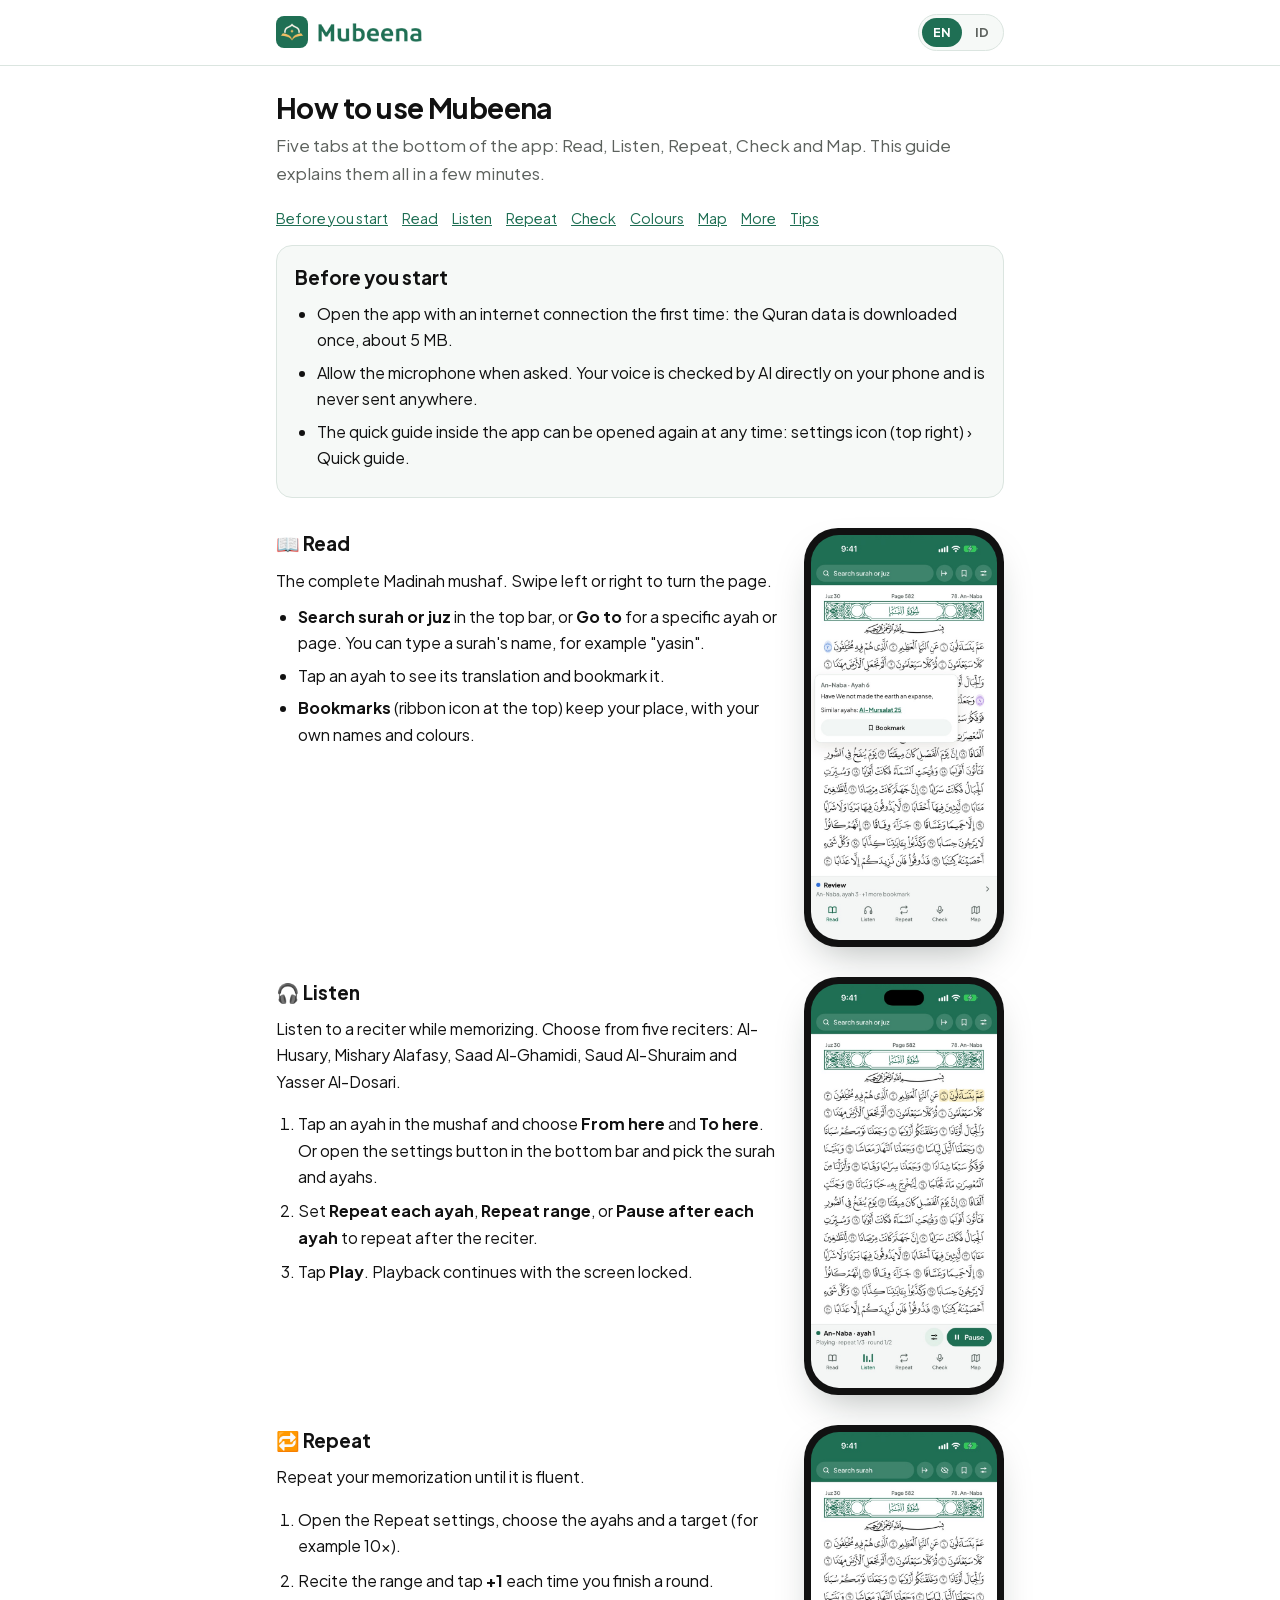
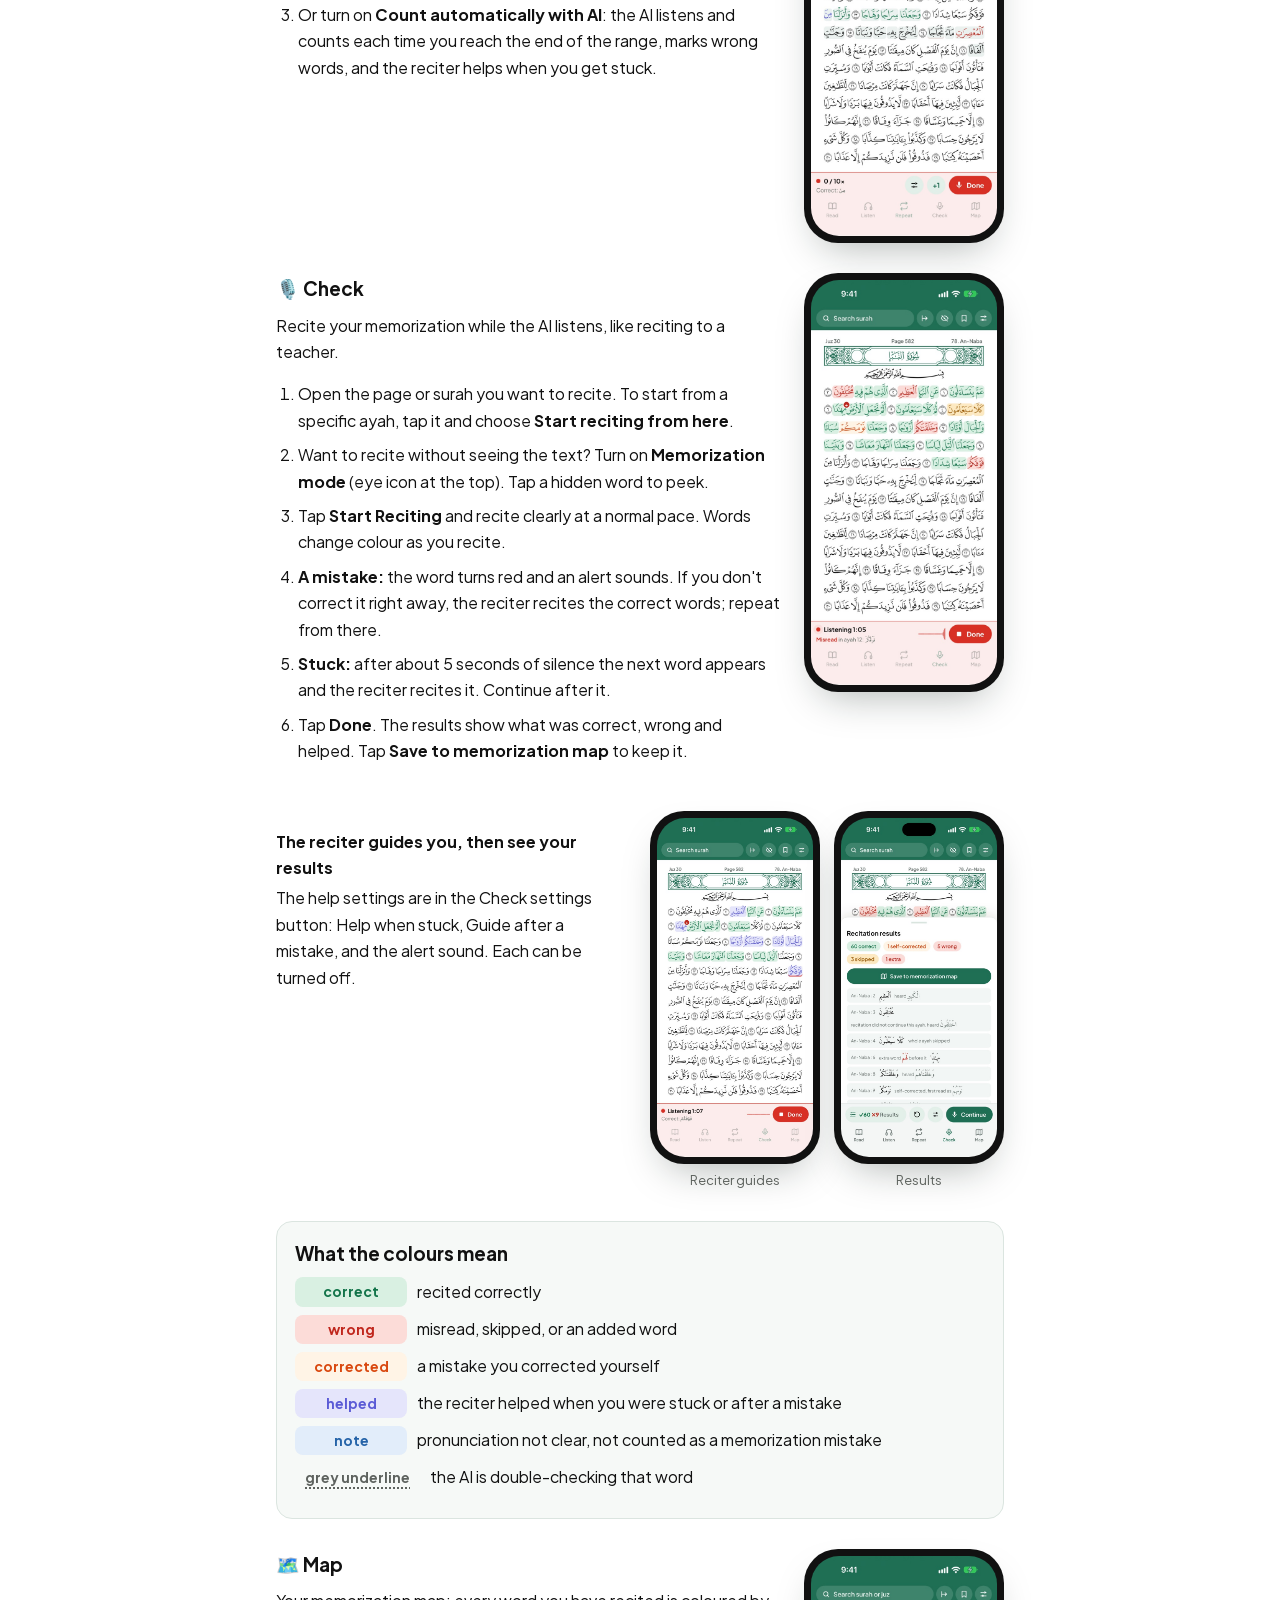
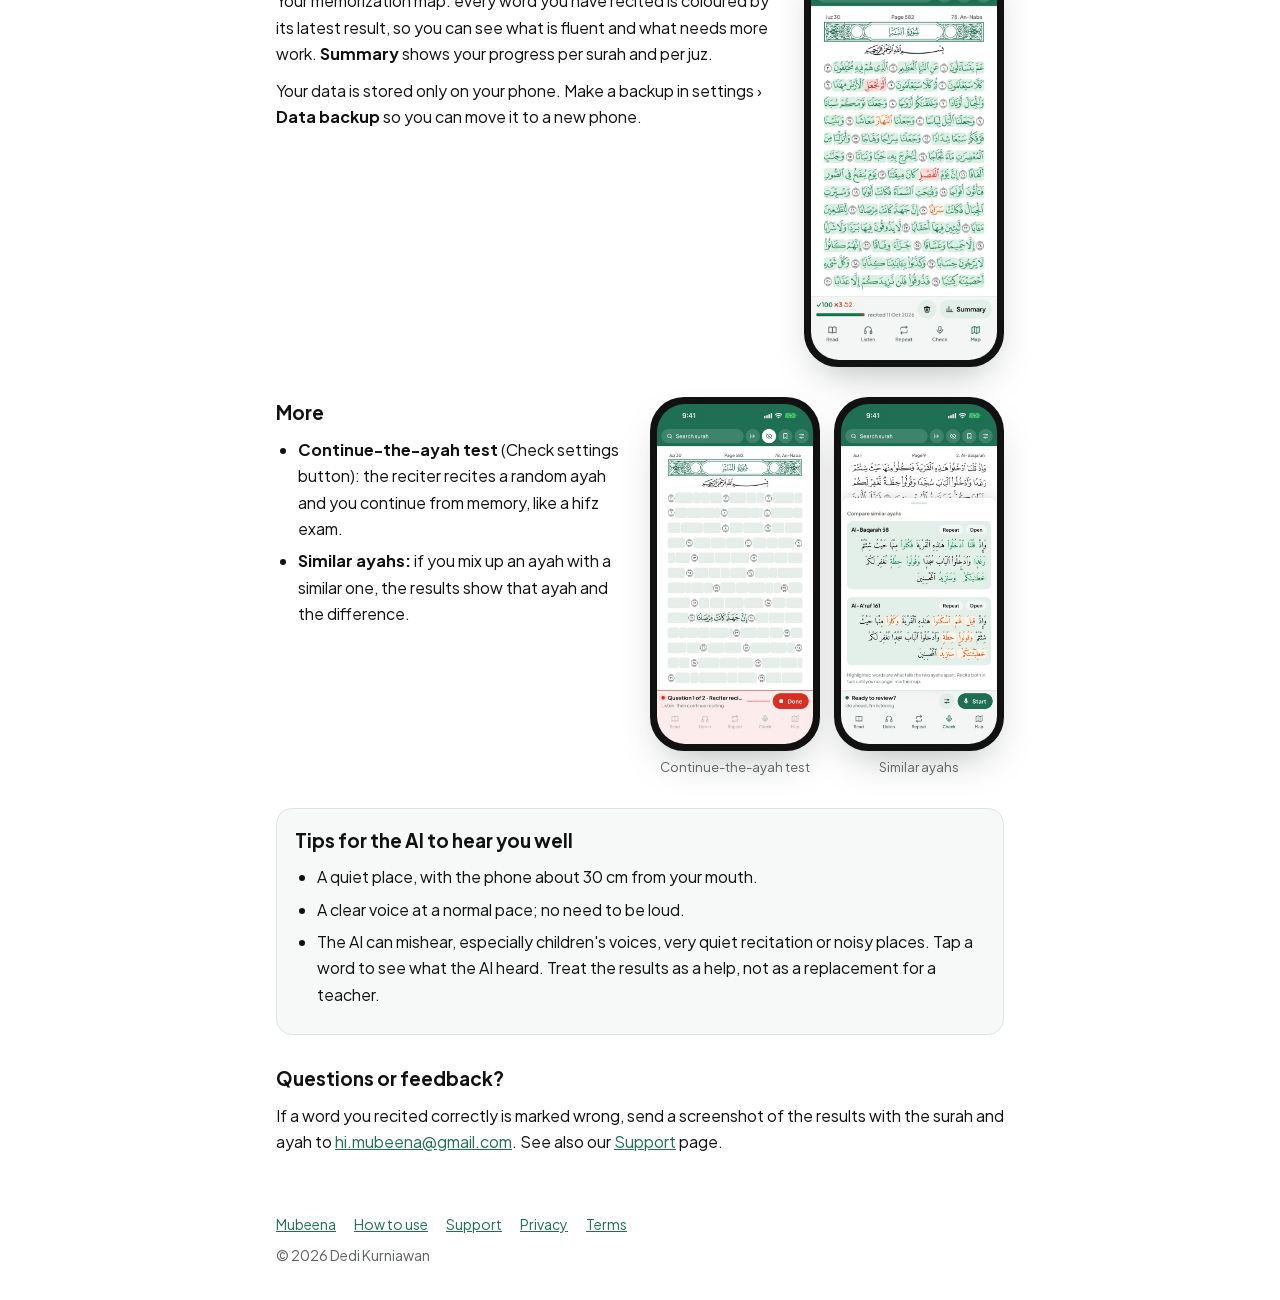
==== panduan.html @ fe64527f "Halaman panduan Cara memakai Mubeena (ID/EN)" ====
<!doctype html>
<html lang="en">
<head>
<meta charset="utf-8">
<meta name="viewport" content="width=device-width, initial-scale=1">
<title>How to use · Mubeena</title>
<meta name="judul-en" content="How to use · Mubeena">
<meta name="judul-id" content="Cara memakai · Mubeena">
<meta name="description" content="A short guide to Mubeena AI: Quran Memorization: read, listen, repeat, check your memorization with AI and see your progress.">
<link rel="icon" href="aset/icon-192.png">
<link rel="stylesheet" href="aset/gaya.css">
<script src="aset/bahasa.js"></script>
<style>
  /* Panduan memakai aplikasi (15 Okt 2026): teks + tangkapan layar aplikasi (aset/layar/<bahasa>/), warna tanda kata
     sama dengan aplikasi. */
  :root { --ok: #13744a; --ok-bg: #d9f0e2; --bad: #c0271d; --bad-bg: #fcdcd8; --fix: #d9480f; --fix-bg: #fff4e6;
    --hint: #5b5bd6; --hint-bg: #e5e5fb; --lafal: #2563a8; --lafal-bg: #e2edfa; }
  @media (prefers-color-scheme: dark) {
    :root { --ok: #6fd6a0; --ok-bg: #123524; --bad: #ff8a80; --bad-bg: #421b18; --fix: #ffa94d; --fix-bg: #3a2610;
      --hint: #a5a5ff; --hint-bg: #23234a; --lafal: #8fbcf0; --lafal-bg: #13283f; }
  }
  .isi { display: flex; flex-wrap: wrap; gap: 6px 14px; margin: 0 0 8px; padding: 0; list-style: none; font-size: 14.5px; }
  .isi li { margin: 0; }
  .bagian { display: flex; gap: 24px; align-items: flex-start; margin: 30px 0; }
  .bagian .teks { flex: 1; min-width: 0; }
  .bagian h2 { margin-top: 0; }
  .hp { flex: none; width: 200px; border-radius: 34px; padding: 7px; background: #111; box-shadow: 0 18px 40px -16px rgba(17, 32, 26, .35); }
  .hp img { display: block; width: 100%; height: auto; aspect-ratio: 598 / 1300; border-radius: 28px; background: #f2f6f4; }
  .ganda { display: flex; gap: 14px; flex: none; }
  .ganda .hp { width: 170px; }
  .ganda figure { margin: 0; }
  figcaption { font-size: 13px; color: var(--redup); text-align: center; margin-top: 6px; }
  ol.langkah { padding-left: 22px; }
  ol.langkah li { margin-bottom: 8px; }
  .warna { display: grid; gap: 8px; padding: 0; list-style: none; }
  .warna li { display: flex; align-items: center; gap: 10px; margin: 0; }
  .tanda { flex: none; min-width: 112px; text-align: center; font-weight: 700; font-size: 14px; padding: 3px 10px; border-radius: 8px; }
  .t-ok { color: var(--ok); background: var(--ok-bg); } .t-bad { color: var(--bad); background: var(--bad-bg); }
  .t-fix { color: var(--fix); background: var(--fix-bg); } .t-hint { color: var(--hint); background: var(--hint-bg); }
  .t-lafal { color: var(--lafal); background: var(--lafal-bg); }
  .t-cek { color: var(--redup); text-decoration: underline dotted 2px; text-underline-offset: 5px; }
  @media (max-width: 640px) {
    .bagian { flex-direction: column; align-items: center; }
    .bagian .teks { width: 100%; }
    .hp { width: min(230px, 64vw); }
    .ganda { width: 100%; justify-content: center; }
    .ganda .hp { width: min(160px, 42vw); }
  }
</style>
</head>
<body>
<header><div class="atas">
  <a class="merek" href="./" aria-label="Mubeena"><img class="ikon" src="aset/icon-192.png" alt=""><span class="tulisan" aria-hidden="true"></span></a>
  <div class="bhs" role="group" aria-label="Language"><button data-set="en">EN</button><button data-set="id">ID</button></div>
</div></header>

<main>
<!-- ===== Bahasa Indonesia ===== -->
<div data-lang="id">
  <h1>Cara memakai Mubeena</h1>
  <p class="lead">Lima menu di bagian bawah aplikasi: Baca, Dengar, Takrir, Setor, dan Peta. Panduan ini menjelaskan
    semuanya dalam beberapa menit.</p>
  <ul class="isi">
    <li><a href="#id-mulai">Sebelum mulai</a></li><li><a href="#id-baca">Baca</a></li><li><a href="#id-dengar">Dengar</a></li>
    <li><a href="#id-takrir">Takrir</a></li><li><a href="#id-setor">Setor</a></li><li><a href="#id-warna">Arti warna</a></li>
    <li><a href="#id-peta">Peta</a></li><li><a href="#id-lain">Fitur lain</a></li><li><a href="#id-tips">Tips</a></li>
  </ul>

  <div class="kartu" id="id-mulai">
    <h2>Sebelum mulai</h2>
    <ul>
      <li>Saat pertama dibuka, sambungkan ke internet: data Al-Qur'an diunduh sekali, sekitar 5 MB.</li>
      <li>Izinkan mikrofon saat diminta. Suara Anda diperiksa AI langsung di HP dan tidak dikirim ke mana pun.</li>
      <li>Panduan singkat di dalam aplikasi bisa dibuka lagi kapan saja: ikon pengaturan di kanan atas › Panduan singkat.</li>
    </ul>
  </div>

  <div class="bagian" id="id-baca">
    <div class="teks">
      <h2>📖 Baca</h2>
      <p>Mushaf Madinah lengkap. Geser ke kiri atau kanan untuk membalik halaman.</p>
      <ul>
        <li><b>Cari surah atau juz</b> di bilah atas, atau tombol <b>Pergi ke</b> untuk langsung ke ayat atau halaman tertentu.
          Nama surah bisa diketik, misalnya "yasin".</li>
        <li>Ketuk sebuah ayat untuk melihat terjemahannya dan menandainya.</li>
        <li><b>Penanda</b> (ikon pita di atas) menyimpan tempat terakhir Anda membaca, dengan nama dan warna sendiri.</li>
      </ul>
    </div>
    <div class="hp"><img src="aset/layar/id/baca.jpg" alt="Menu Baca" loading="lazy"></div>
  </div>

  <div class="bagian" id="id-dengar">
    <div class="teks">
      <h2>🎧 Dengar</h2>
      <p>Mendengarkan qari untuk menghafal. Pilih dari lima qari: Al-Husary, Mishary Alafasy, Saad Al-Ghamidi, Sa'ud
        Asy-Syuraim, dan Yasser Ad-Dossary.</p>
      <ol class="langkah">
        <li>Ketuk ayat di mushaf, lalu pilih <b>Dari sini</b> dan <b>Sampai sini</b>. Atau buka tombol pengaturan di baris bawah
          dan pilih surah serta ayatnya.</li>
        <li>Atur <b>Ulangi tiap ayat</b>, <b>Ulangi rentang</b>, atau <b>Berhenti sesudah tiap ayat</b> untuk menirukan qari.</li>
        <li>Tekan <b>Putar</b>. Suara tetap terdengar walau layar dikunci.</li>
      </ol>
    </div>
    <div class="hp"><img src="aset/layar/id/dengar.jpg" alt="Menu Dengar" loading="lazy"></div>
  </div>

  <div class="bagian" id="id-takrir">
    <div class="teks">
      <h2>🔁 Takrir</h2>
      <p>Mengulang-ulang hafalan sampai lancar.</p>
      <ol class="langkah">
        <li>Buka pengaturan Takrir, pilih rentang ayat dan target ulangan (misalnya 10×).</li>
        <li>Baca rentang itu, lalu tekan <b>+1</b> setiap selesai satu putaran.</li>
        <li>Atau nyalakan <b>Hitung otomatis dengan AI</b>: AI menyimak dan menambah hitungan sendiri setiap Anda sampai di akhir
          rentang, menandai kata yang salah, dan qari membantu saat Anda lupa.</li>
      </ol>
    </div>
    <div class="hp"><img src="aset/layar/id/takrir.jpg" alt="Menu Takrir" loading="lazy"></div>
  </div>

  <div class="bagian" id="id-setor">
    <div class="teks">
      <h2>🎙️ Setor</h2>
      <p>Setor hafalan, disimak AI seperti kepada seorang ustadz.</p>
      <ol class="langkah">
        <li>Buka halaman atau surah yang ingin disetor. Untuk mulai dari ayat tertentu, ketuk ayatnya lalu
          <b>Mulai baca dari sini</b>.</li>
        <li>Ingin setor tanpa melihat teks? Nyalakan <b>Mode hafalan</b> (ikon mata di atas). Ketuk kata yang tertutup untuk
          mengintip.</li>
        <li>Tekan <b>Mulai Membaca</b>, lalu baca dengan suara jelas dan tempo biasa. Warna kata berubah mengikuti bacaan Anda.</li>
        <li><b>Salah baca:</b> kata menjadi merah dan terdengar bunyi peringatan. Kalau tidak langsung dibetulkan, qari
          membacakan yang benar, lalu ulangi dari situ.</li>
        <li><b>Lupa:</b> diam sekitar 5 detik, kata berikutnya muncul dan dibacakan qari. Lanjutkan sesudahnya.</li>
        <li>Tekan <b>Selesai</b>. Lembar hasil menunjukkan yang benar, yang salah, dan yang dibantu. Tekan
          <b>Simpan ke peta hafalan</b> untuk mencatatnya.</li>
      </ol>
    </div>
    <div class="hp"><img src="aset/layar/id/setor.jpg" alt="Menu Setor" loading="lazy"></div>
  </div>

  <div class="bagian">
    <div class="teks">
      <h3>Qari menuntun, lalu lihat hasilnya</h3>
      <p>Pengaturan bantuan ada di tombol pengaturan Setor: Bantuan saat lupa, Tuntun sesudah salah, dan bunyi peringatan.
        Semuanya bisa dimatikan.</p>
    </div>
    <div class="ganda">
      <figure><div class="hp"><img src="aset/layar/id/tuntun.jpg" alt="Qari menuntun" loading="lazy"></div><figcaption>Qari menuntun</figcaption></figure>
      <figure><div class="hp"><img src="aset/layar/id/hasil.jpg" alt="Lembar hasil" loading="lazy"></div><figcaption>Lembar hasil</figcaption></figure>
    </div>
  </div>

  <div class="kartu" id="id-warna">
    <h2>Arti warna</h2>
    <ul class="warna">
      <li><span class="tanda t-ok">benar</span> dibaca dengan benar</li>
      <li><span class="tanda t-bad">salah</span> salah baca, terlewat, atau ada kata tambahan</li>
      <li><span class="tanda t-fix">dibetulkan</span> sempat salah, lalu dibetulkan sendiri</li>
      <li><span class="tanda t-hint">dibantu</span> dibantu qari saat lupa atau sesudah salah</li>
      <li><span class="tanda t-lafal">catatan</span> pelafalan kurang jelas, tidak dihitung salah hafalan</li>
      <li><span class="tanda t-cek">garis abu-abu</span> AI sedang memeriksa ulang kata itu</li>
    </ul>
  </div>

  <div class="bagian" id="id-peta">
    <div class="teks">
      <h2>🗺️ Peta</h2>
      <p>Peta hafalan: setiap kata yang pernah disetor diwarnai sesuai hasil terakhirnya, jadi Anda tahu bagian mana yang sudah
        lancar dan mana yang perlu diulang. Tombol <b>Ringkasan</b> menunjukkan kemajuan per surah dan per juz.</p>
      <p>Data hanya tersimpan di HP Anda. Buat cadangan lewat pengaturan › <b>Cadangan data</b>, supaya bisa dipindah ke HP baru.</p>
    </div>
    <div class="hp"><img src="aset/layar/id/peta.jpg" alt="Menu Peta" loading="lazy"></div>
  </div>

  <div class="bagian" id="id-lain">
    <div class="teks">
      <h2>Fitur lain</h2>
      <ul>
        <li><b>Tes sambung ayat</b> (tombol pengaturan Setor): qari membacakan satu ayat acak, Anda melanjutkan dari hafalan,
          seperti ujian tahfiz.</li>
        <li><b>Ayat mirip:</b> kalau bacaan Anda tertukar dengan ayat lain yang mirip, lembar hasil menunjukkan ayat itu dan
          perbedaannya.</li>
      </ul>
    </div>
    <div class="ganda">
      <figure><div class="hp"><img src="aset/layar/id/tes.jpg" alt="Tes sambung ayat" loading="lazy"></div><figcaption>Tes sambung ayat</figcaption></figure>
      <figure><div class="hp"><img src="aset/layar/id/mirip.jpg" alt="Ayat mirip" loading="lazy"></div><figcaption>Ayat mirip</figcaption></figure>
    </div>
  </div>

  <div class="kartu" id="id-tips">
    <h2>Tips agar AI mendengar dengan baik</h2>
    <ul>
      <li>Tempat yang tenang, HP sekitar 30 cm dari mulut.</li>
      <li>Suara jelas dengan tempo biasa, tidak perlu keras.</li>
      <li>AI bisa keliru, terutama pada suara anak-anak, bacaan yang sangat pelan, atau tempat yang ramai. Ketuk kata untuk
        melihat apa yang terdengar AI. Anggaplah hasilnya sebagai bantuan, bukan pengganti guru.</li>
    </ul>
  </div>

  <h2>Ada pertanyaan atau masukan?</h2>
  <p>Kalau ada bacaan benar yang ditandai salah, kirimkan tangkapan layar lembar hasil beserta nama surah dan ayatnya ke
    <a href="mailto:hi.mubeena@gmail.com">hi.mubeena@gmail.com</a>. Lihat juga halaman <a href="support.html">Bantuan</a>.</p>
</div>

<!-- ===== English ===== -->
<div data-lang="en">
  <h1>How to use Mubeena</h1>
  <p class="lead">Five tabs at the bottom of the app: Read, Listen, Repeat, Check and Map. This guide explains them all in a
    few minutes.</p>
  <ul class="isi">
    <li><a href="#en-mulai">Before you start</a></li><li><a href="#en-baca">Read</a></li><li><a href="#en-dengar">Listen</a></li>
    <li><a href="#en-takrir">Repeat</a></li><li><a href="#en-setor">Check</a></li><li><a href="#en-warna">Colours</a></li>
    <li><a href="#en-peta">Map</a></li><li><a href="#en-lain">More</a></li><li><a href="#en-tips">Tips</a></li>
  </ul>

  <div class="kartu" id="en-mulai">
    <h2>Before you start</h2>
    <ul>
      <li>Open the app with an internet connection the first time: the Quran data is downloaded once, about 5 MB.</li>
      <li>Allow the microphone when asked. Your voice is checked by AI directly on your phone and is never sent anywhere.</li>
      <li>The quick guide inside the app can be opened again at any time: settings icon (top right) › Quick guide.</li>
    </ul>
  </div>

  <div class="bagian" id="en-baca">
    <div class="teks">
      <h2>📖 Read</h2>
      <p>The complete Madinah mushaf. Swipe left or right to turn the page.</p>
      <ul>
        <li><b>Search surah or juz</b> in the top bar, or <b>Go to</b> for a specific ayah or page. You can type a surah's name,
          for example "yasin".</li>
        <li>Tap an ayah to see its translation and bookmark it.</li>
        <li><b>Bookmarks</b> (ribbon icon at the top) keep your place, with your own names and colours.</li>
      </ul>
    </div>
    <div class="hp"><img src="aset/layar/en/baca.jpg" alt="Read tab" loading="lazy"></div>
  </div>

  <div class="bagian" id="en-dengar">
    <div class="teks">
      <h2>🎧 Listen</h2>
      <p>Listen to a reciter while memorizing. Choose from five reciters: Al-Husary, Mishary Alafasy, Saad Al-Ghamidi, Saud
        Al-Shuraim and Yasser Al-Dosari.</p>
      <ol class="langkah">
        <li>Tap an ayah in the mushaf and choose <b>From here</b> and <b>To here</b>. Or open the settings button in the bottom
          bar and pick the surah and ayahs.</li>
        <li>Set <b>Repeat each ayah</b>, <b>Repeat range</b>, or <b>Pause after each ayah</b> to repeat after the reciter.</li>
        <li>Tap <b>Play</b>. Playback continues with the screen locked.</li>
      </ol>
    </div>
    <div class="hp"><img src="aset/layar/en/dengar.jpg" alt="Listen tab" loading="lazy"></div>
  </div>

  <div class="bagian" id="en-takrir">
    <div class="teks">
      <h2>🔁 Repeat</h2>
      <p>Repeat your memorization until it is fluent.</p>
      <ol class="langkah">
        <li>Open the Repeat settings, choose the ayahs and a target (for example 10×).</li>
        <li>Recite the range and tap <b>+1</b> each time you finish a round.</li>
        <li>Or turn on <b>Count automatically with AI</b>: the AI listens and counts each time you reach the end of the range,
          marks wrong words, and the reciter helps when you get stuck.</li>
      </ol>
    </div>
    <div class="hp"><img src="aset/layar/en/takrir.jpg" alt="Repeat tab" loading="lazy"></div>
  </div>

  <div class="bagian" id="en-setor">
    <div class="teks">
      <h2>🎙️ Check</h2>
      <p>Recite your memorization while the AI listens, like reciting to a teacher.</p>
      <ol class="langkah">
        <li>Open the page or surah you want to recite. To start from a specific ayah, tap it and choose
          <b>Start reciting from here</b>.</li>
        <li>Want to recite without seeing the text? Turn on <b>Memorization mode</b> (eye icon at the top). Tap a hidden word
          to peek.</li>
        <li>Tap <b>Start Reciting</b> and recite clearly at a normal pace. Words change colour as you recite.</li>
        <li><b>A mistake:</b> the word turns red and an alert sounds. If you don't correct it right away, the reciter recites the
          correct words; repeat from there.</li>
        <li><b>Stuck:</b> after about 5 seconds of silence the next word appears and the reciter recites it. Continue after it.</li>
        <li>Tap <b>Done</b>. The results show what was correct, wrong and helped. Tap <b>Save to memorization map</b> to keep it.</li>
      </ol>
    </div>
    <div class="hp"><img src="aset/layar/en/setor.jpg" alt="Check tab" loading="lazy"></div>
  </div>

  <div class="bagian">
    <div class="teks">
      <h3>The reciter guides you, then see your results</h3>
      <p>The help settings are in the Check settings button: Help when stuck, Guide after a mistake, and the alert sound. Each
        can be turned off.</p>
    </div>
    <div class="ganda">
      <figure><div class="hp"><img src="aset/layar/en/tuntun.jpg" alt="Reciter guiding" loading="lazy"></div><figcaption>Reciter guides</figcaption></figure>
      <figure><div class="hp"><img src="aset/layar/en/hasil.jpg" alt="Results" loading="lazy"></div><figcaption>Results</figcaption></figure>
    </div>
  </div>

  <div class="kartu" id="en-warna">
    <h2>What the colours mean</h2>
    <ul class="warna">
      <li><span class="tanda t-ok">correct</span> recited correctly</li>
      <li><span class="tanda t-bad">wrong</span> misread, skipped, or an added word</li>
      <li><span class="tanda t-fix">corrected</span> a mistake you corrected yourself</li>
      <li><span class="tanda t-hint">helped</span> the reciter helped when you were stuck or after a mistake</li>
      <li><span class="tanda t-lafal">note</span> pronunciation not clear, not counted as a memorization mistake</li>
      <li><span class="tanda t-cek">grey underline</span> the AI is double-checking that word</li>
    </ul>
  </div>

  <div class="bagian" id="en-peta">
    <div class="teks">
      <h2>🗺️ Map</h2>
      <p>Your memorization map: every word you have recited is coloured by its latest result, so you can see what is fluent
        and what needs more work. <b>Summary</b> shows your progress per surah and per juz.</p>
      <p>Your data is stored only on your phone. Make a backup in settings › <b>Data backup</b> so you can move it to a new phone.</p>
    </div>
    <div class="hp"><img src="aset/layar/en/peta.jpg" alt="Map tab" loading="lazy"></div>
  </div>

  <div class="bagian" id="en-lain">
    <div class="teks">
      <h2>More</h2>
      <ul>
        <li><b>Continue-the-ayah test</b> (Check settings button): the reciter recites a random ayah and you continue from
          memory, like a hifz exam.</li>
        <li><b>Similar ayahs:</b> if you mix up an ayah with a similar one, the results show that ayah and the difference.</li>
      </ul>
    </div>
    <div class="ganda">
      <figure><div class="hp"><img src="aset/layar/en/tes.jpg" alt="Continue-the-ayah test" loading="lazy"></div><figcaption>Continue-the-ayah test</figcaption></figure>
      <figure><div class="hp"><img src="aset/layar/en/mirip.jpg" alt="Similar ayahs" loading="lazy"></div><figcaption>Similar ayahs</figcaption></figure>
    </div>
  </div>

  <div class="kartu" id="en-tips">
    <h2>Tips for the AI to hear you well</h2>
    <ul>
      <li>A quiet place, with the phone about 30 cm from your mouth.</li>
      <li>A clear voice at a normal pace; no need to be loud.</li>
      <li>The AI can mishear, especially children's voices, very quiet recitation or noisy places. Tap a word to see what the
        AI heard. Treat the results as a help, not as a replacement for a teacher.</li>
    </ul>
  </div>

  <h2>Questions or feedback?</h2>
  <p>If a word you recited correctly is marked wrong, send a screenshot of the results with the surah and ayah to
    <a href="mailto:hi.mubeena@gmail.com">hi.mubeena@gmail.com</a>. See also our <a href="support.html">Support</a> page.</p>
</div>
</main>

<footer>
  <nav><a href="./">Mubeena</a><a href="panduan.html"><span data-lang="en">How to use</span><span data-lang="id">Cara memakai</span></a><a href="support.html"><span data-lang="en">Support</span><span data-lang="id">Bantuan</span></a><a href="privacy.html"><span data-lang="en">Privacy</span><span data-lang="id">Privasi</span></a><a href="terms.html"><span data-lang="en">Terms</span><span data-lang="id">Ketentuan</span></a></nav>
  © 2026 Dedi Kurniawan
</footer>
</body>
</html>
---- aset/gaya.css ----
/* Halaman web Mubeena (GitHub Pages): beranda, kebijakan privasi, dukungan. Warna sama dengan aplikasi. */
@font-face { font-family: 'Plus Jakarta Sans'; font-weight: 400 800; font-display: swap; src: url(jakarta-latin.woff2) format('woff2'); }
:root { --hijau: #1f6f54; --bg: #ffffff; --kartu: #f6f9f7; --tinta: #111111; --redup: #5d625e; --garis: #dbe5e0; --aksen: #1f6f54;
  --krem: #fffaee; color-scheme: light; }
@media (prefers-color-scheme: dark) {
  :root { --bg: #070b09; --kartu: #121815; --tinta: #eef2ef; --redup: #9aa39d; --garis: #26302b; --aksen: #6fd6a0; color-scheme: dark; }
}
* { box-sizing: border-box; }
html { -webkit-text-size-adjust: 100%; }
body { margin: 0; background: var(--bg); color: var(--tinta); font: 16px/1.65 'Plus Jakarta Sans', system-ui, -apple-system, 'Segoe UI', sans-serif; }
a { color: var(--aksen); }
/* Bilah atas terang, sama dengan beranda (desain 12 Okt 2026). */
header { background: var(--bg); border-bottom: 1px solid var(--garis); }
.atas { max-width: 760px; margin: 0 auto; padding: 14px 16px; display: flex; align-items: center; gap: 12px; }
.atas a.merek { display: flex; align-items: center; gap: 10px; text-decoration: none; }
.atas img.ikon { width: 32px; height: 32px; border-radius: 8px; }
/* Tulisan "Mubeena" (gambar merek berwarna krem) diwarnai hijau lewat mask. */
.atas .tulisan { display: block; width: 104px; height: 19px; background: var(--aksen);
  -webkit-mask: url(mubeena-tulisan.png) left center / contain no-repeat; mask: url(mubeena-tulisan.png) left center / contain no-repeat; }
.bhs { margin-left: auto; display: flex; gap: 2px; background: var(--kartu); border: 1px solid var(--garis); border-radius: 999px; padding: 3px; }
.bhs button { border: 0; background: none; color: var(--redup); font: inherit; font-size: 12.5px; font-weight: 700; padding: 4px 11px;
  border-radius: 999px; cursor: pointer; }
.bhs button[aria-pressed="true"] { background: var(--hijau); color: #fff; }
main { max-width: 760px; margin: 0 auto; padding: 24px 16px 48px; }
h1 { font-size: 28px; line-height: 1.25; margin: 0 0 6px; letter-spacing: -0.02em; }
h2 { font-size: 19px; margin: 28px 0 8px; }
h3 { font-size: 16px; margin: 18px 0 4px; }
p, ul { margin: 0 0 10px; } ul { padding-left: 22px; } li { margin-bottom: 6px; }
.lead { color: var(--redup); font-size: 17px; margin-bottom: 20px; }
.kecil { color: var(--redup); font-size: 14px; }
.kartu { background: var(--kartu); border: 1px solid var(--garis); border-radius: 16px; padding: 16px 18px; margin: 14px 0; }
.kartu h2:first-child, .kartu h3:first-child { margin-top: 0; }
.fitur { display: grid; gap: 10px; padding: 0; list-style: none; }
.fitur li { background: var(--kartu); border: 1px solid var(--garis); border-radius: 14px; padding: 12px 14px; margin: 0; }
.fitur b { color: var(--aksen); }
.tombol { display: inline-block; background: var(--hijau); color: #fff; text-decoration: none; font-weight: 700;
  padding: 11px 18px; border-radius: 12px; }
footer { max-width: 760px; margin: 0 auto; padding: 0 16px 32px; color: var(--redup); font-size: 14px; }
footer nav { display: flex; flex-wrap: wrap; gap: 6px 18px; margin-bottom: 8px; }
[data-lang] { display: none; }
html[lang="en"] [data-lang="en"], html[lang="id"] [data-lang="id"] { display: revert; }
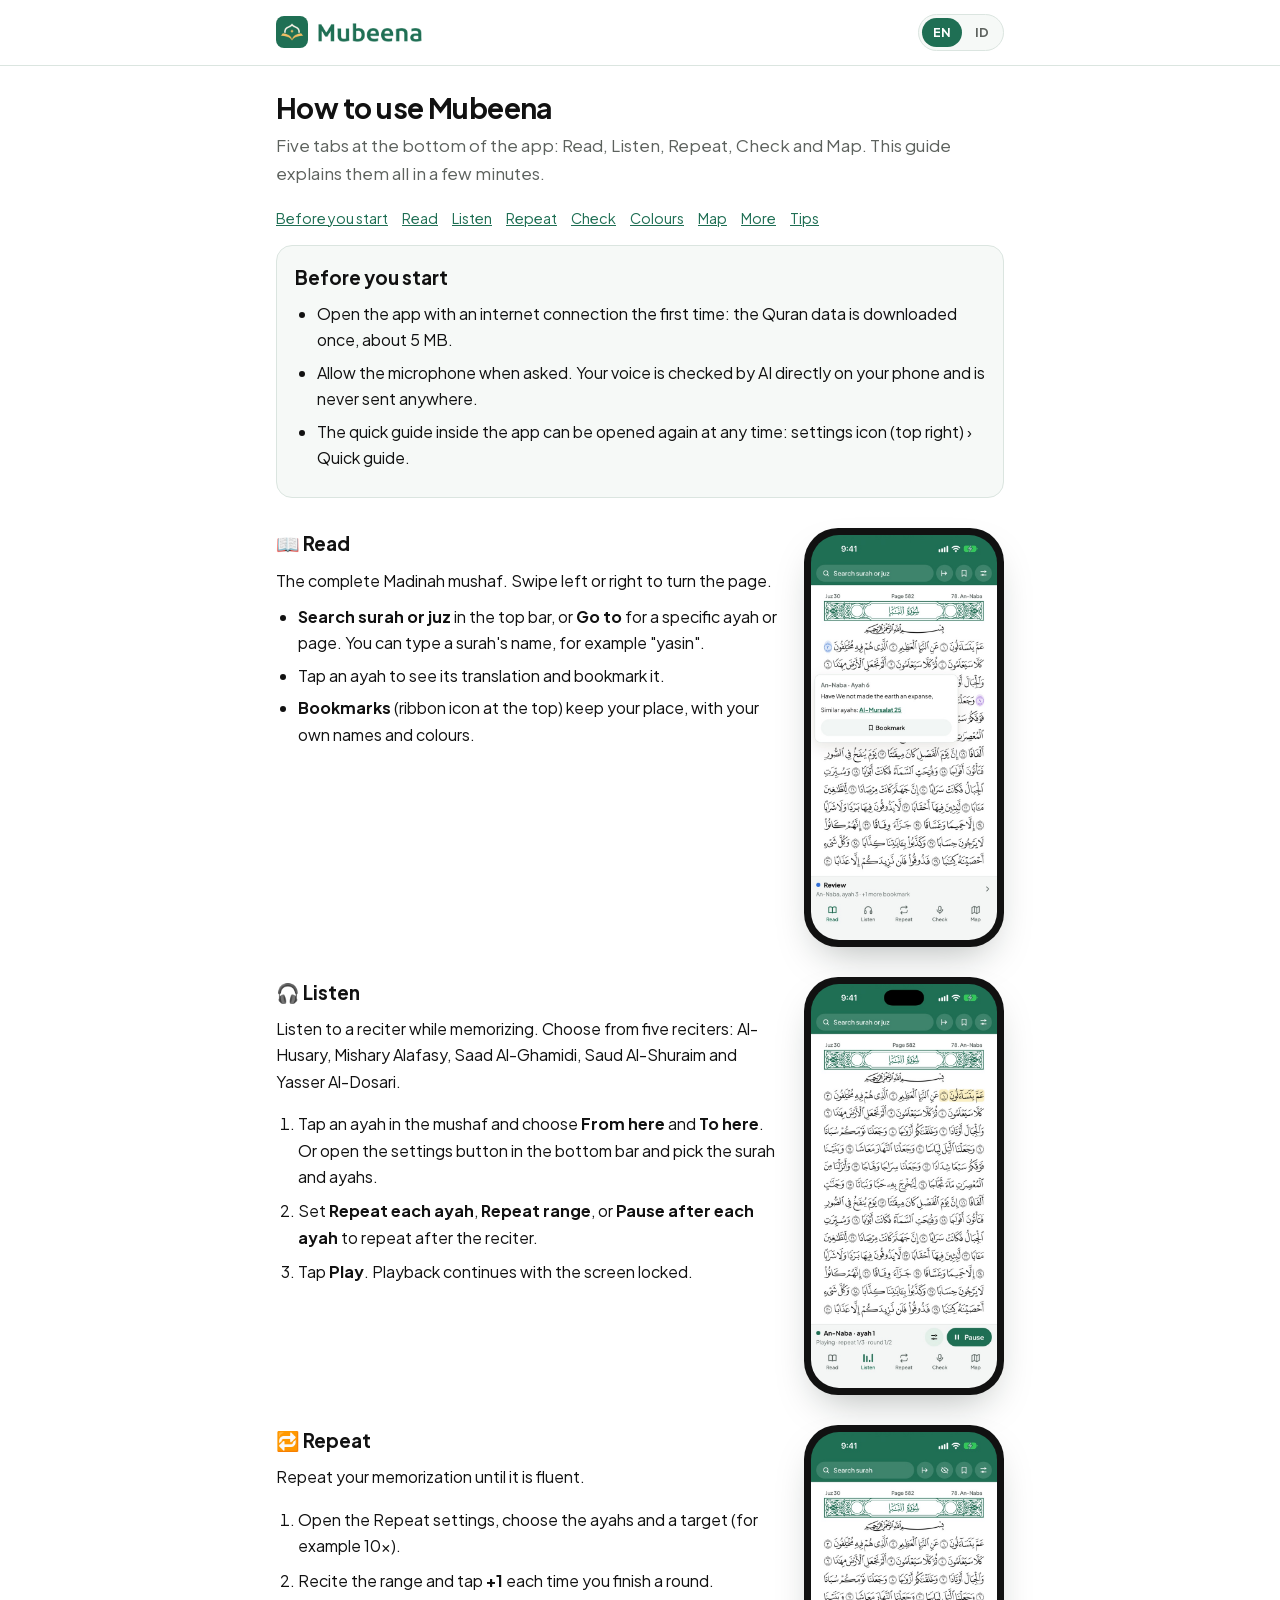
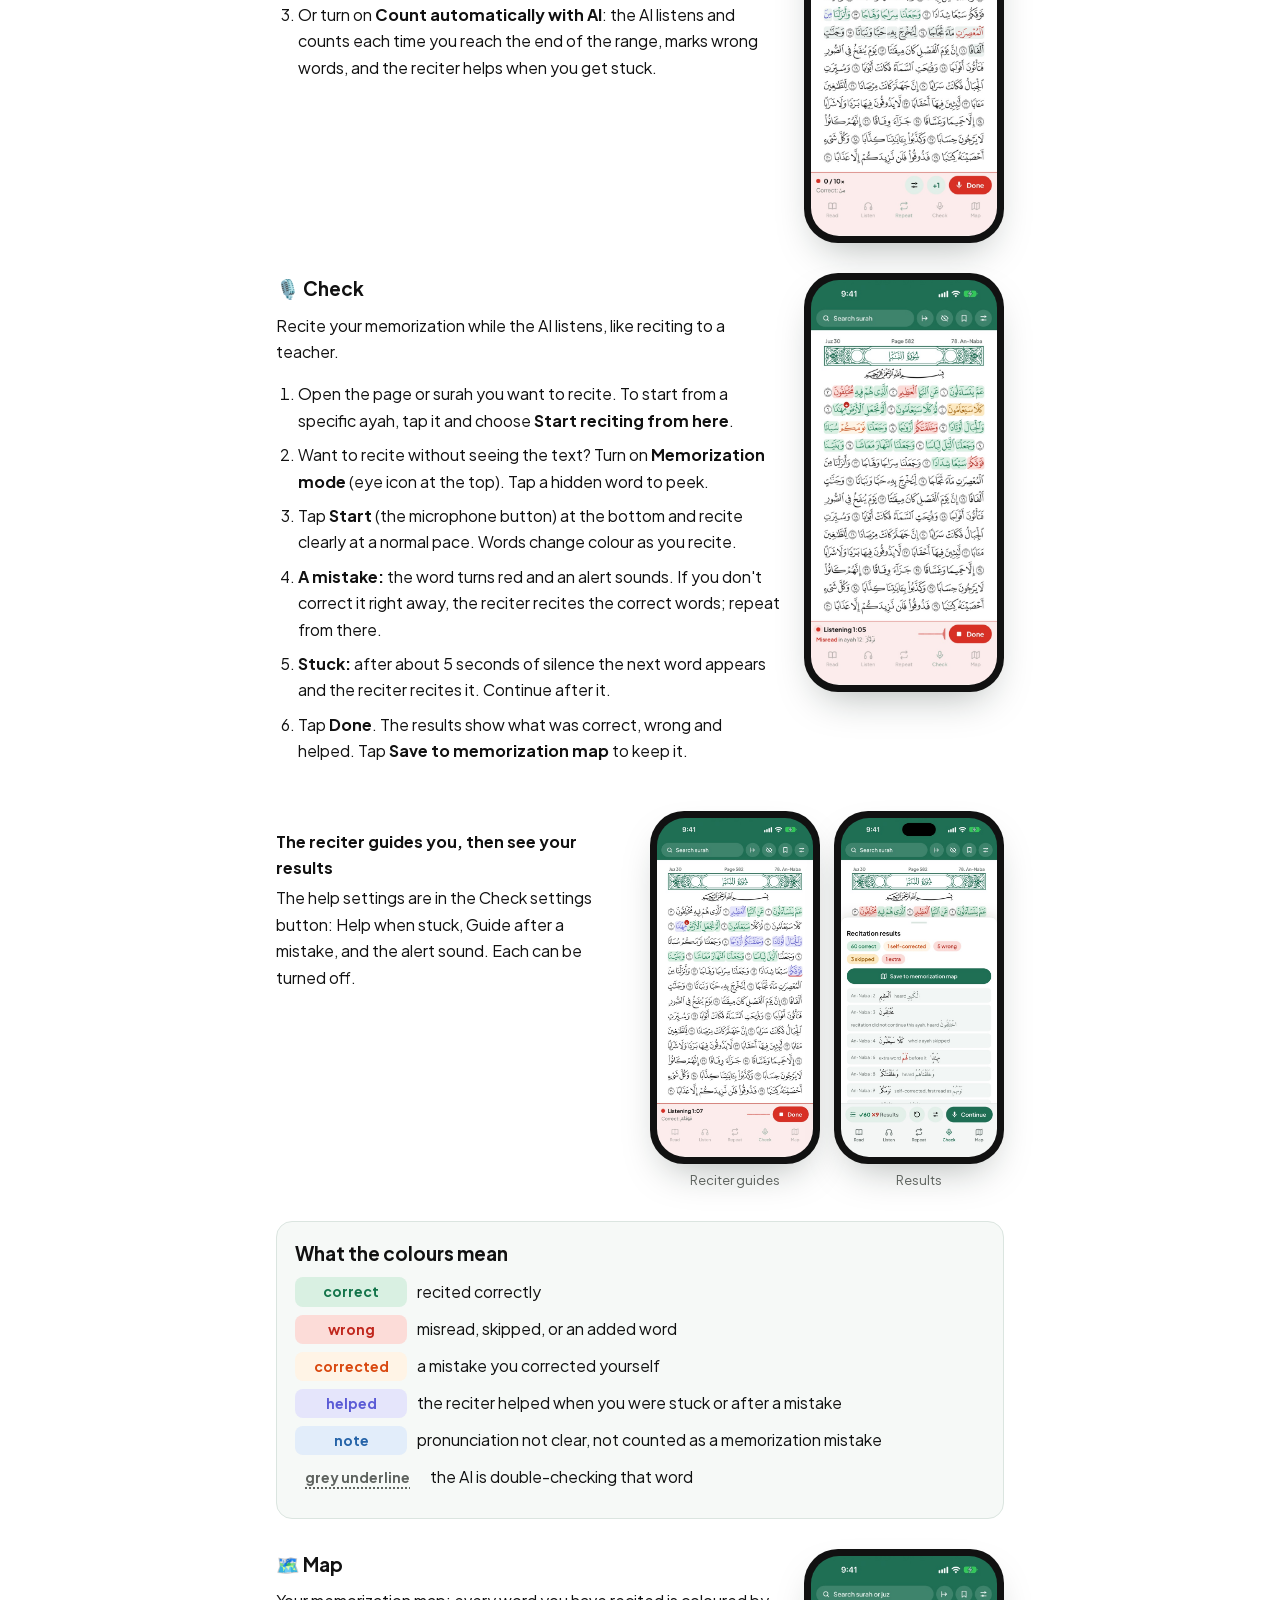
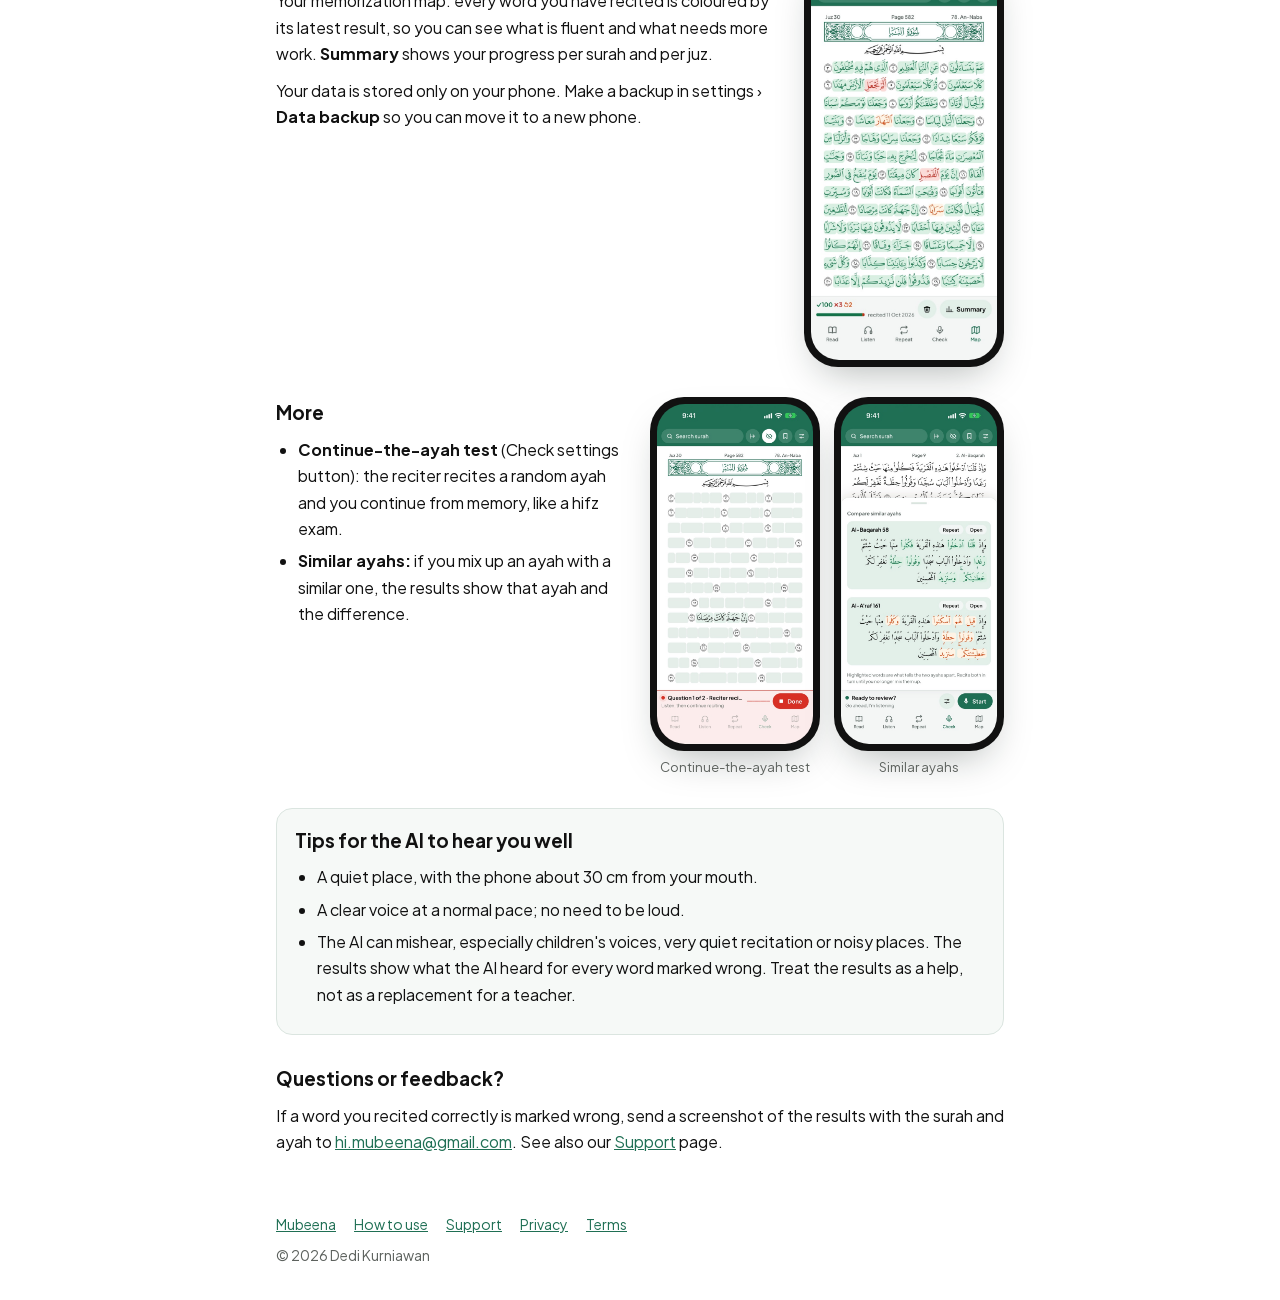
==== commit 04279c47: "Panduan: nama tombol Mulai, catatan apa yang terdengar AI" ====
--- a/panduan.html
+++ b/panduan.html
@@ -127,7 +127,7 @@
           <b>Mulai baca dari sini</b>.</li>
         <li>Ingin setor tanpa melihat teks? Nyalakan <b>Mode hafalan</b> (ikon mata di atas). Ketuk kata yang tertutup untuk
           mengintip.</li>
-        <li>Tekan <b>Mulai Membaca</b>, lalu baca dengan suara jelas dan tempo biasa. Warna kata berubah mengikuti bacaan Anda.</li>
+        <li>Tekan tombol <b>Mulai</b> (ikon mikrofon) di bawah, lalu baca dengan suara jelas dan tempo biasa. Warna kata berubah mengikuti bacaan Anda.</li>
         <li><b>Salah baca:</b> kata menjadi merah dan terdengar bunyi peringatan. Kalau tidak langsung dibetulkan, qari
           membacakan yang benar, lalu ulangi dari situ.</li>
         <li><b>Lupa:</b> diam sekitar 5 detik, kata berikutnya muncul dan dibacakan qari. Lanjutkan sesudahnya.</li>
@@ -193,8 +193,8 @@
     <ul>
       <li>Tempat yang tenang, HP sekitar 30 cm dari mulut.</li>
       <li>Suara jelas dengan tempo biasa, tidak perlu keras.</li>
-      <li>AI bisa keliru, terutama pada suara anak-anak, bacaan yang sangat pelan, atau tempat yang ramai. Ketuk kata untuk
-        melihat apa yang terdengar AI. Anggaplah hasilnya sebagai bantuan, bukan pengganti guru.</li>
+      <li>AI bisa keliru, terutama pada suara anak-anak, bacaan yang sangat pelan, atau tempat yang ramai. Lembar hasil
+        menunjukkan apa yang terdengar AI pada setiap kata yang salah. Anggaplah hasilnya sebagai bantuan, bukan pengganti guru.</li>
     </ul>
   </div>
 
@@ -275,7 +275,7 @@
           <b>Start reciting from here</b>.</li>
         <li>Want to recite without seeing the text? Turn on <b>Memorization mode</b> (eye icon at the top). Tap a hidden word
           to peek.</li>
-        <li>Tap <b>Start Reciting</b> and recite clearly at a normal pace. Words change colour as you recite.</li>
+        <li>Tap <b>Start</b> (the microphone button) at the bottom and recite clearly at a normal pace. Words change colour as you recite.</li>
         <li><b>A mistake:</b> the word turns red and an alert sounds. If you don't correct it right away, the reciter recites the
           correct words; repeat from there.</li>
         <li><b>Stuck:</b> after about 5 seconds of silence the next word appears and the reciter recites it. Continue after it.</li>
@@ -339,8 +339,8 @@
     <ul>
       <li>A quiet place, with the phone about 30 cm from your mouth.</li>
       <li>A clear voice at a normal pace; no need to be loud.</li>
-      <li>The AI can mishear, especially children's voices, very quiet recitation or noisy places. Tap a word to see what the
-        AI heard. Treat the results as a help, not as a replacement for a teacher.</li>
+      <li>The AI can mishear, especially children's voices, very quiet recitation or noisy places. The results show what the
+        AI heard for every word marked wrong. Treat the results as a help, not as a replacement for a teacher.</li>
     </ul>
   </div>
 
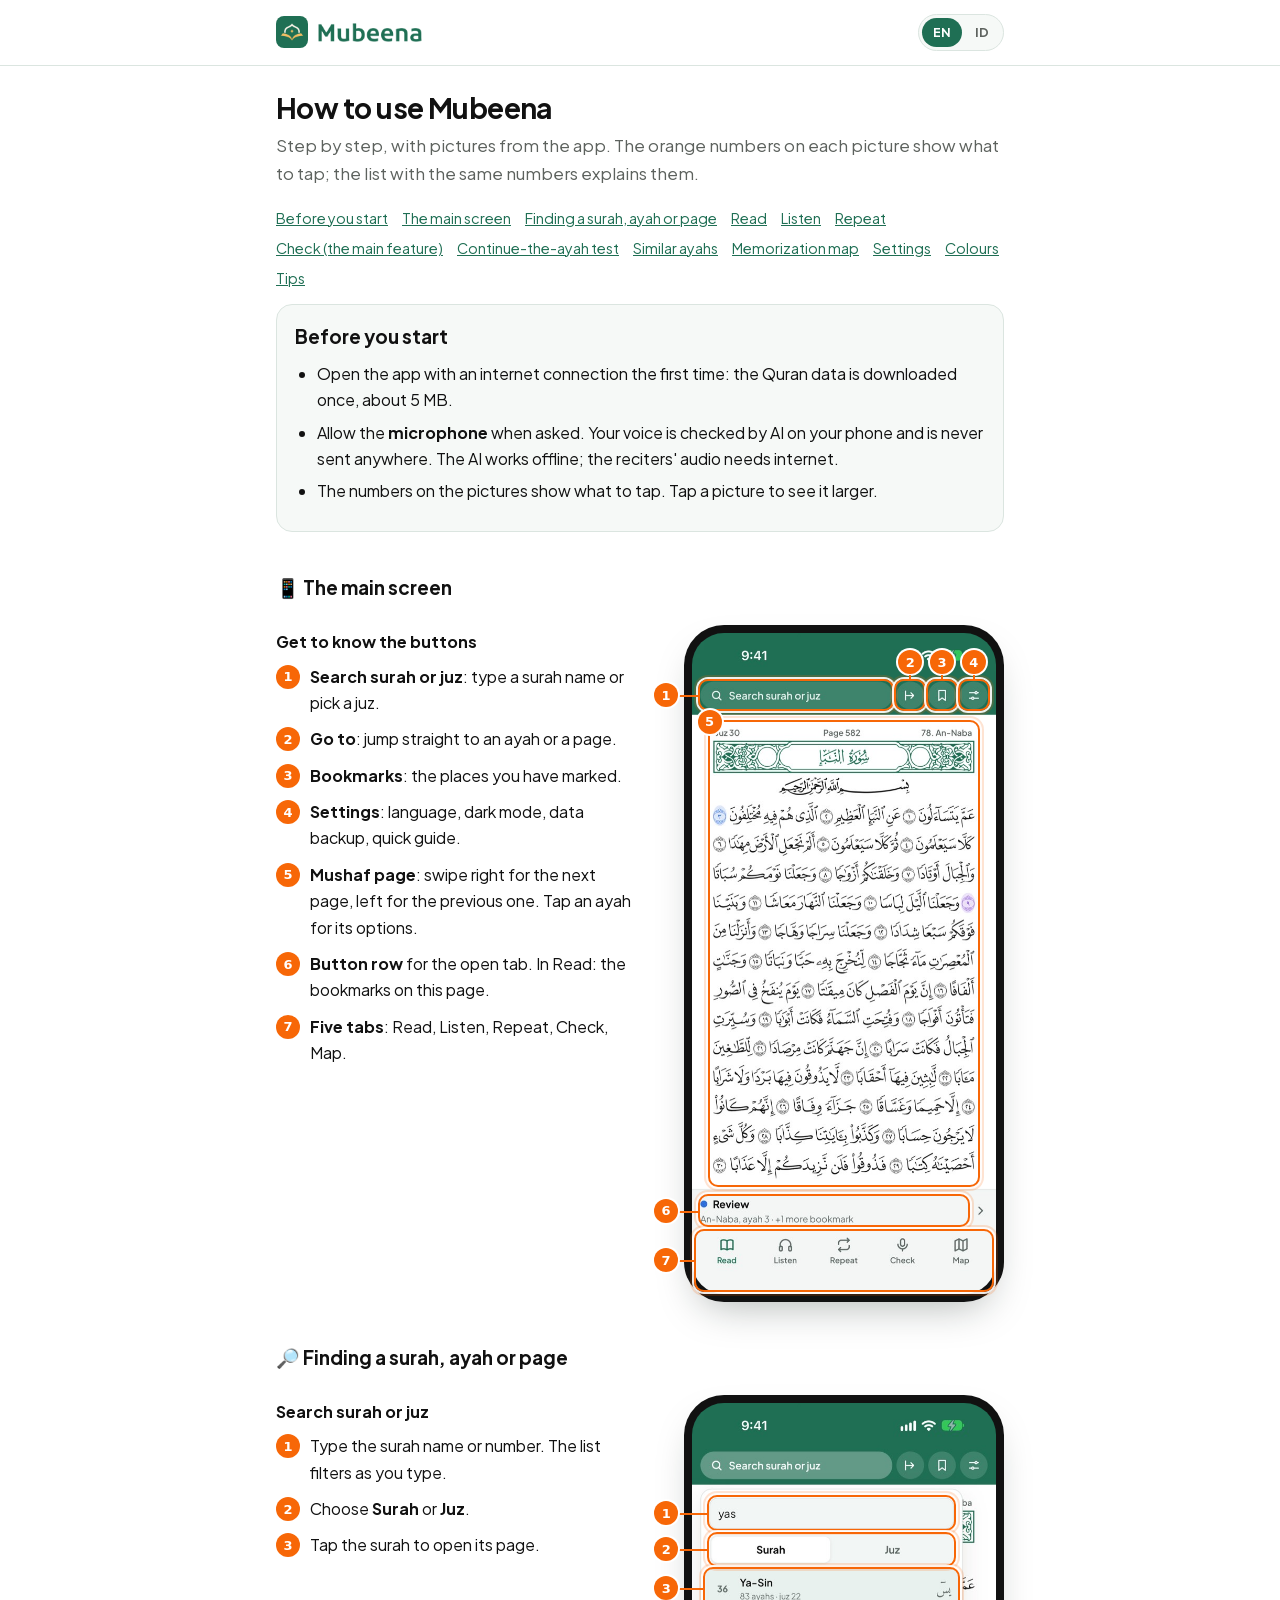
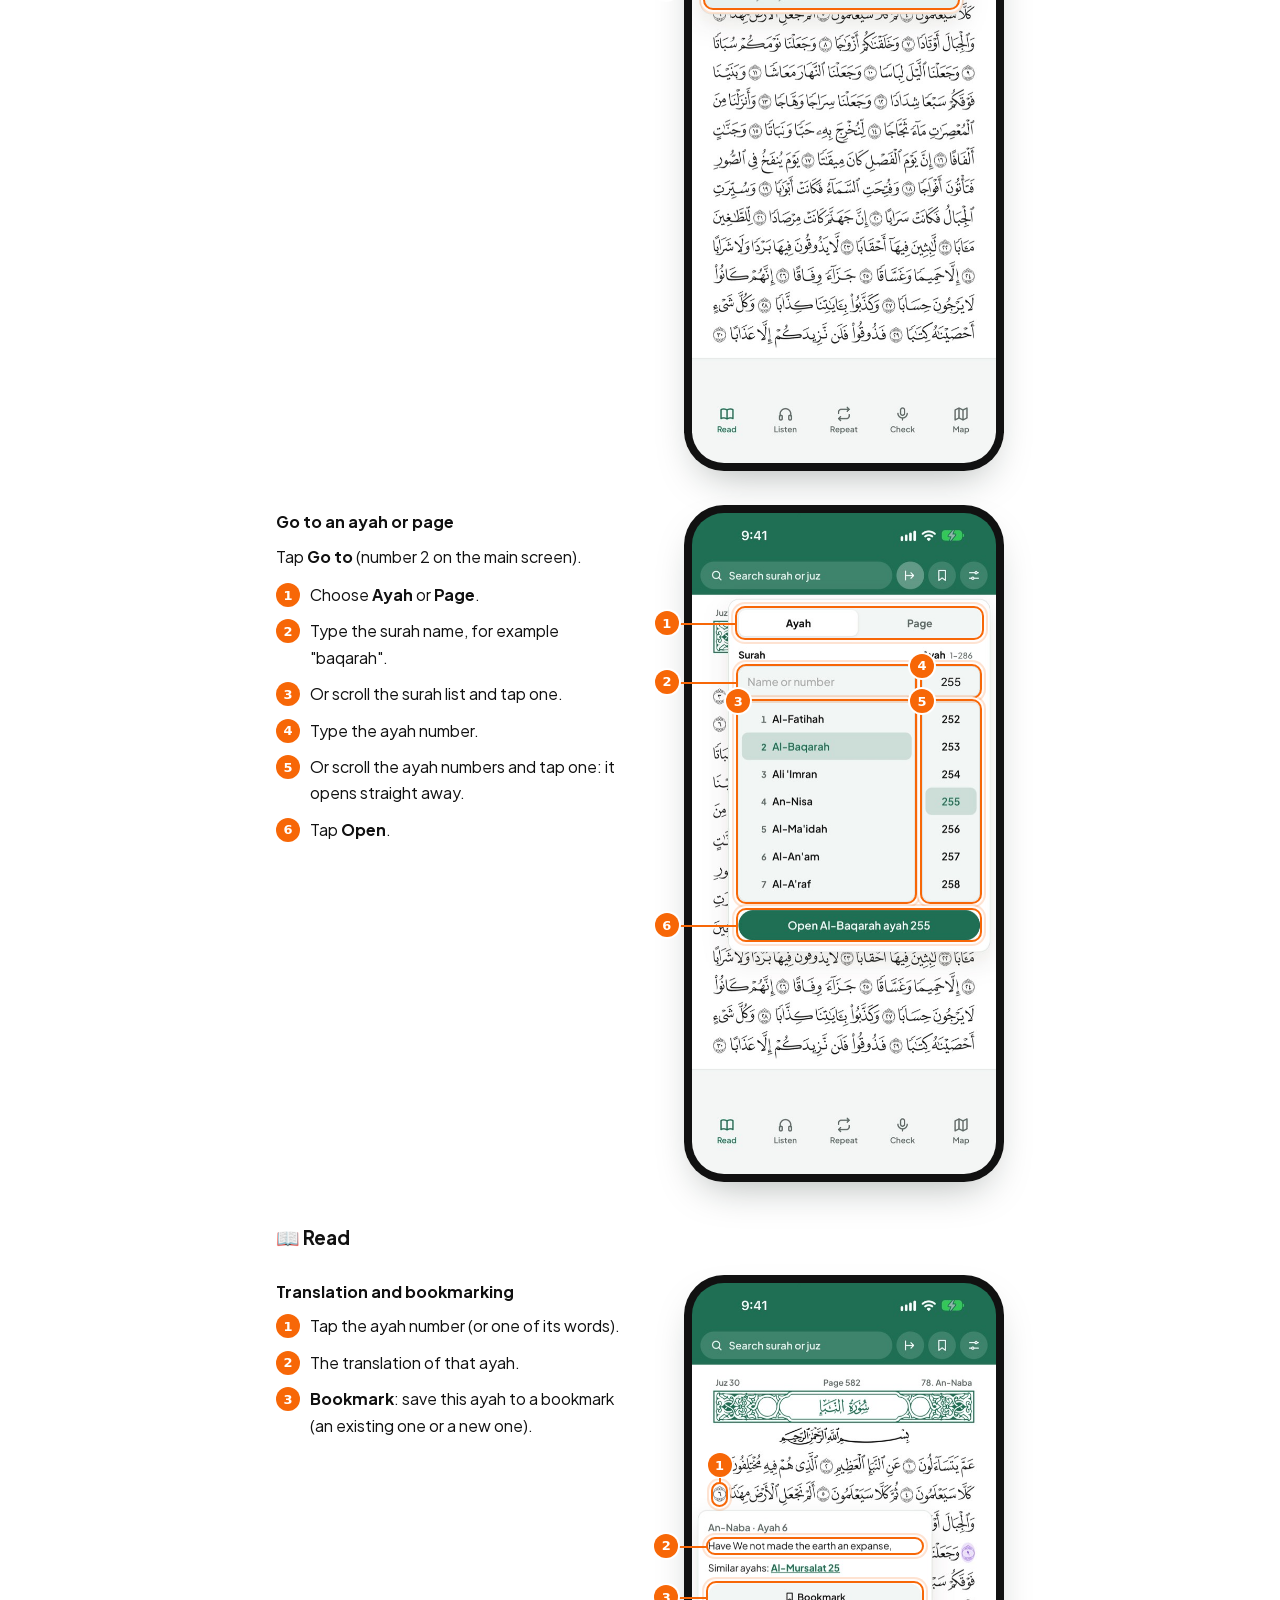
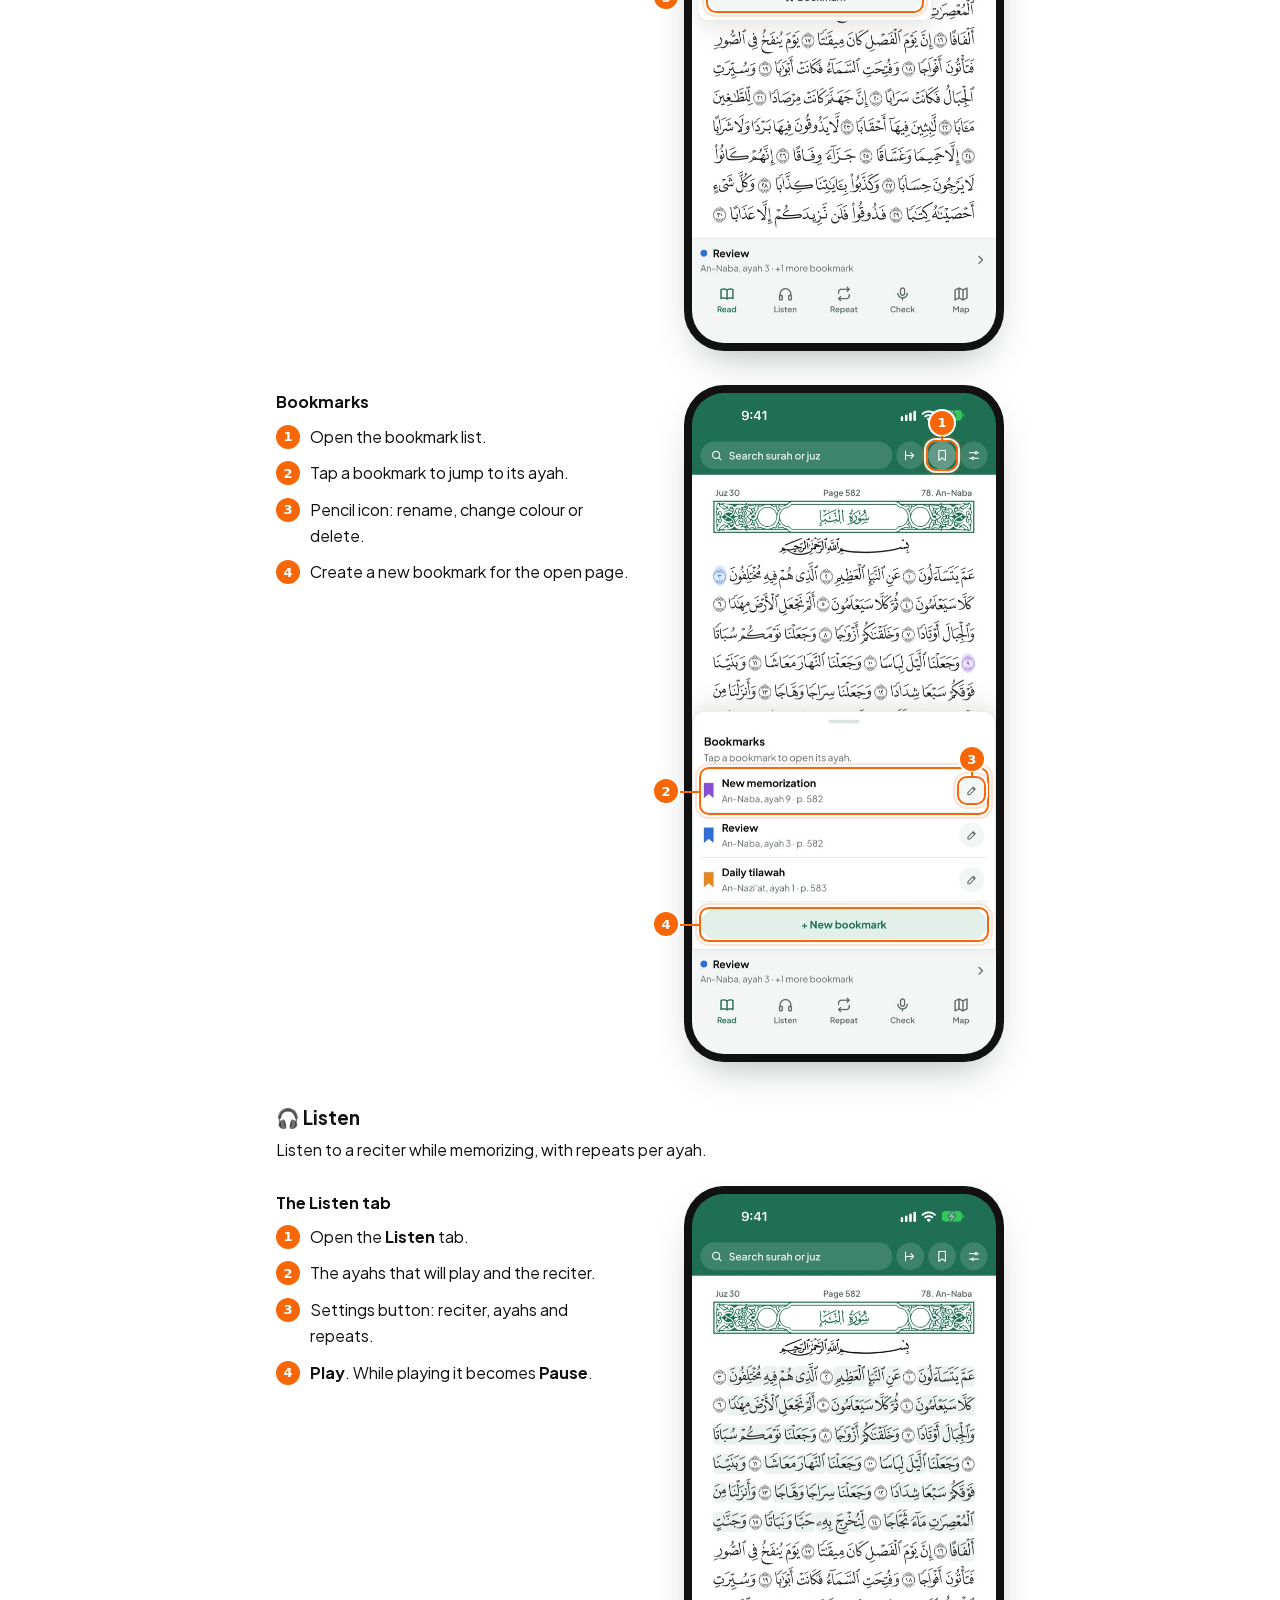
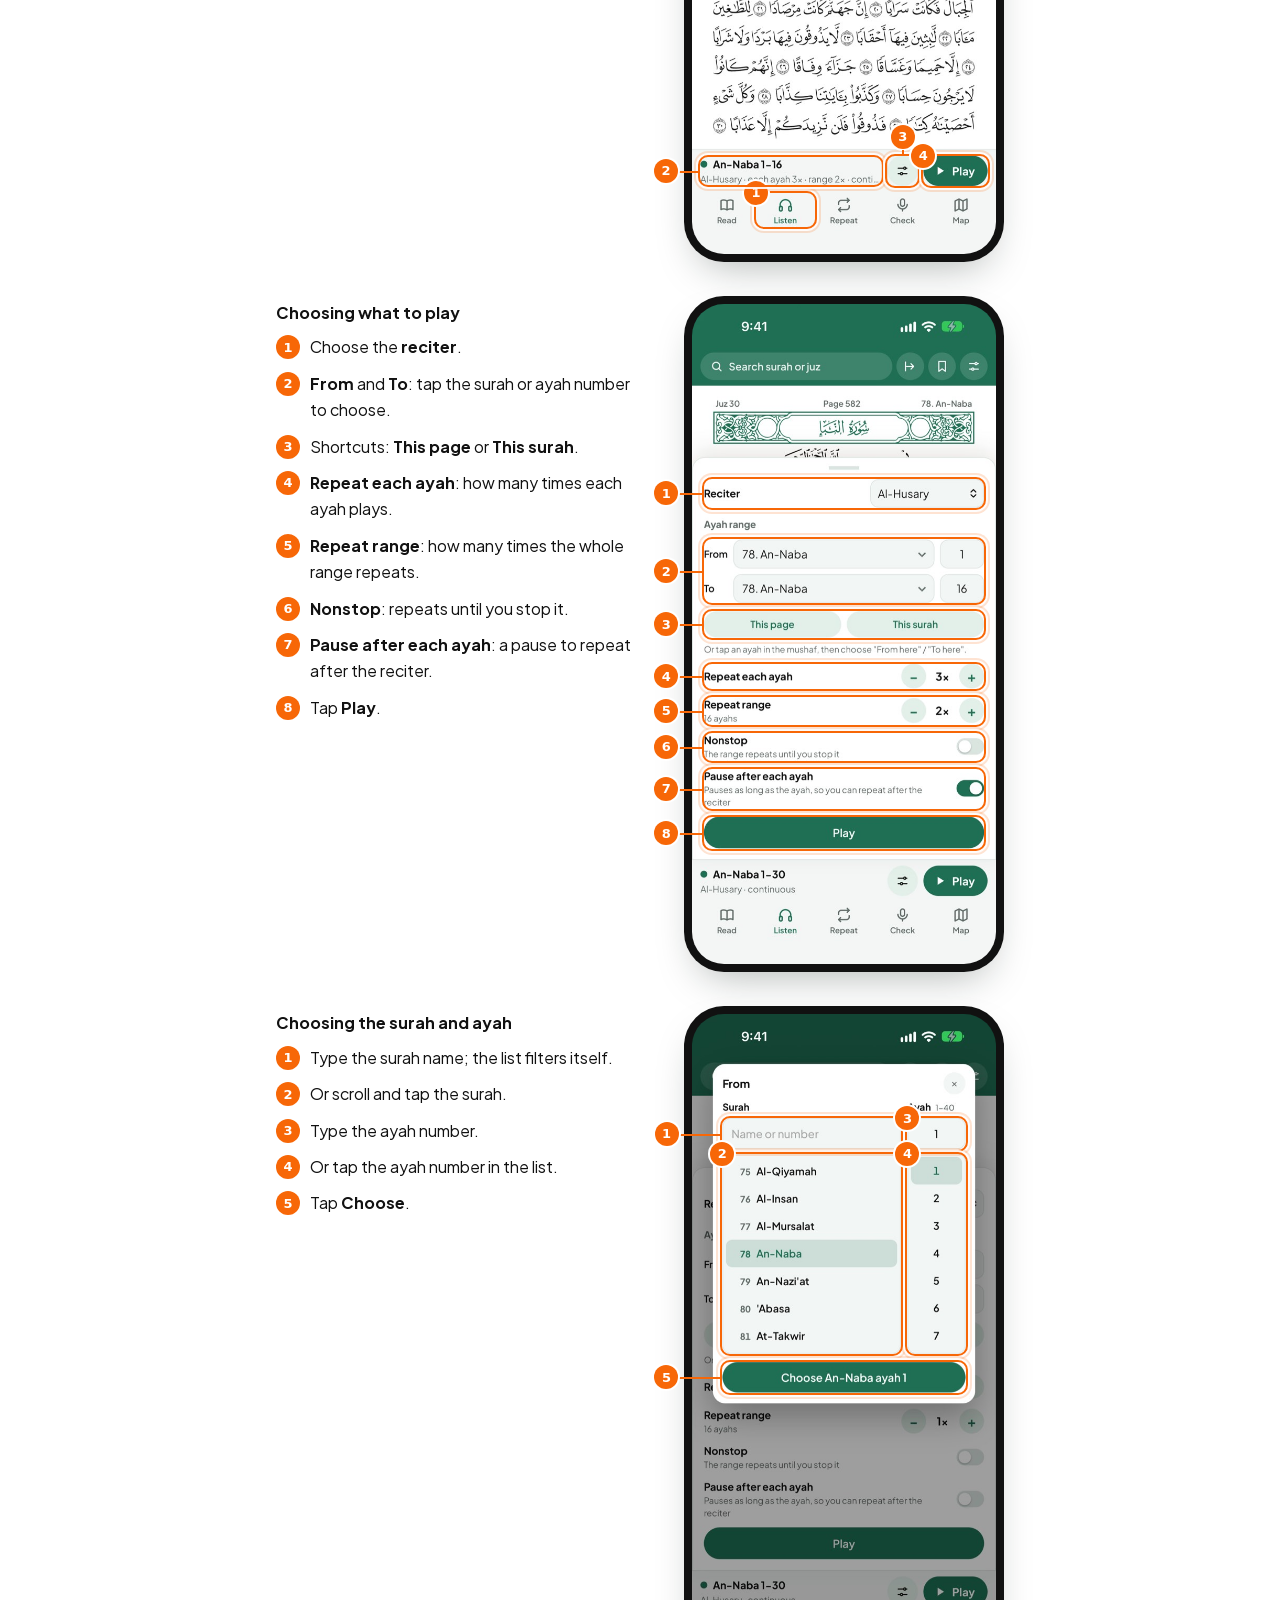
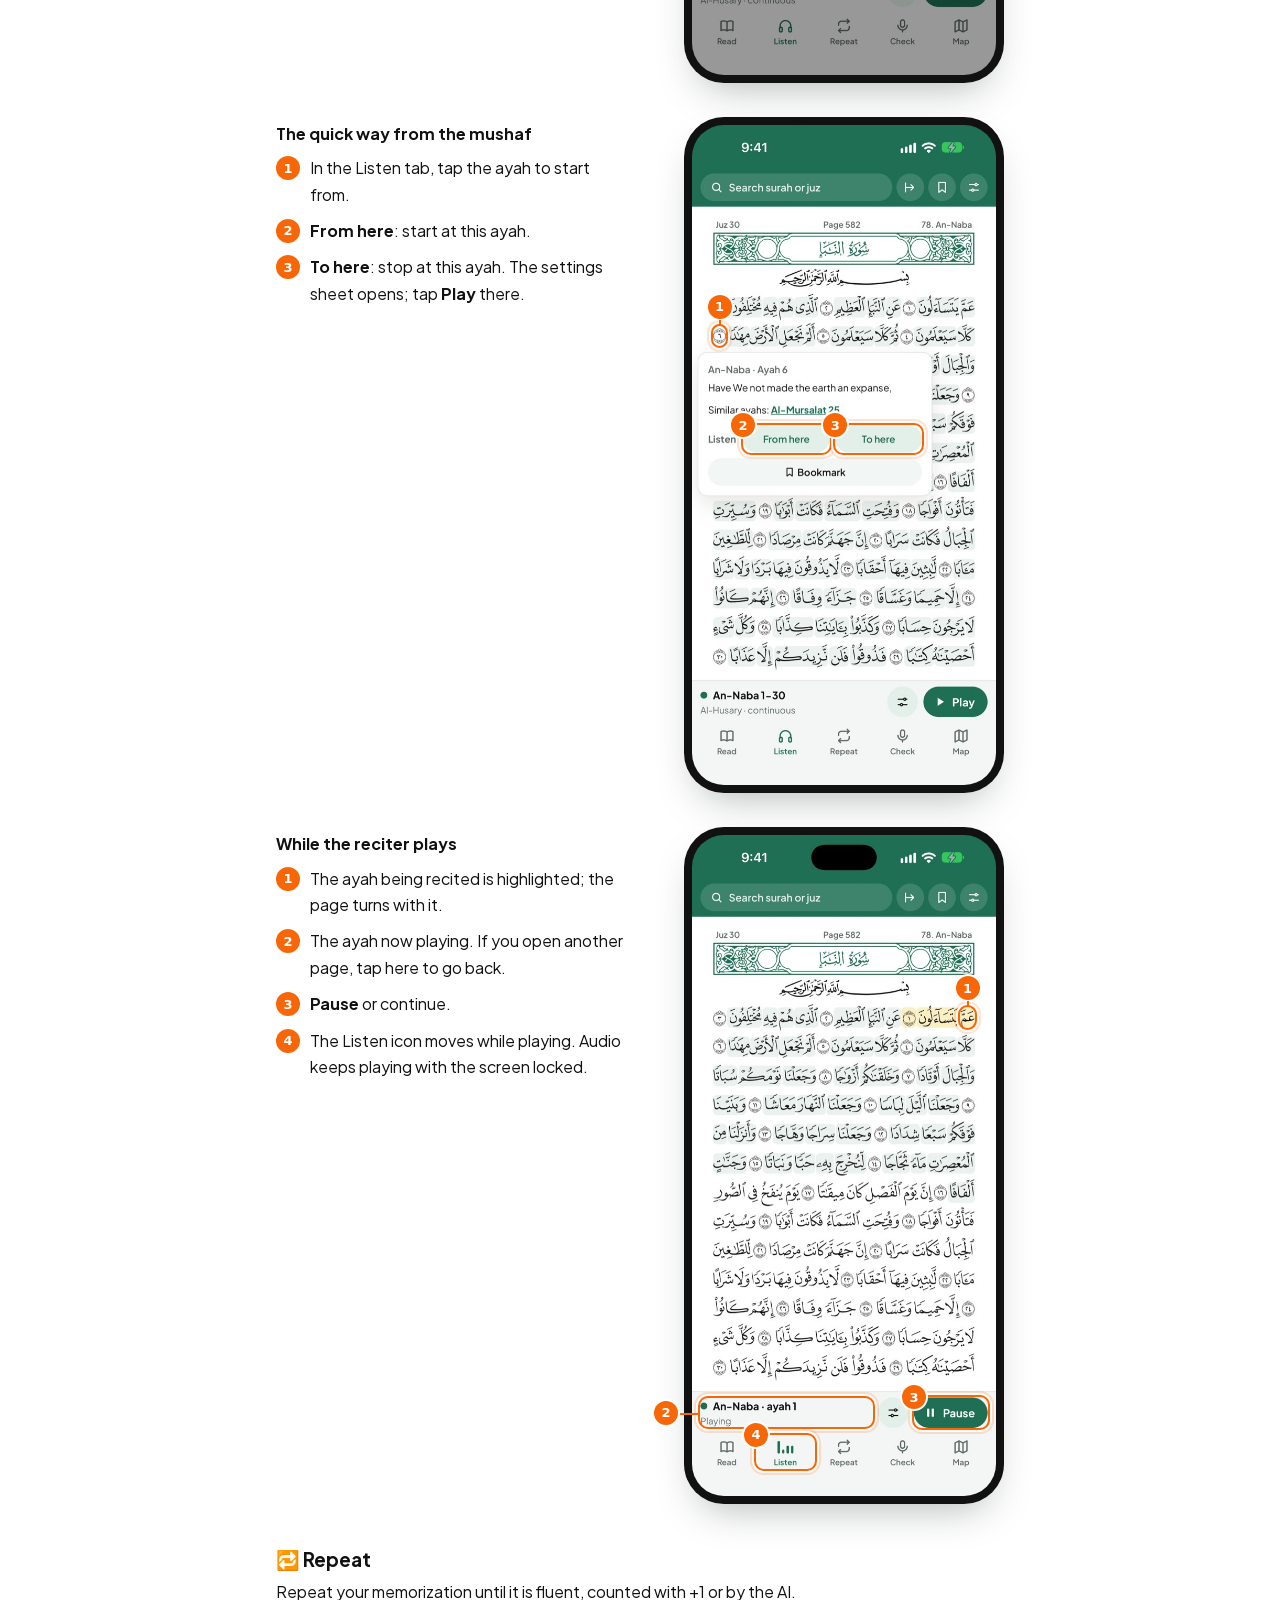
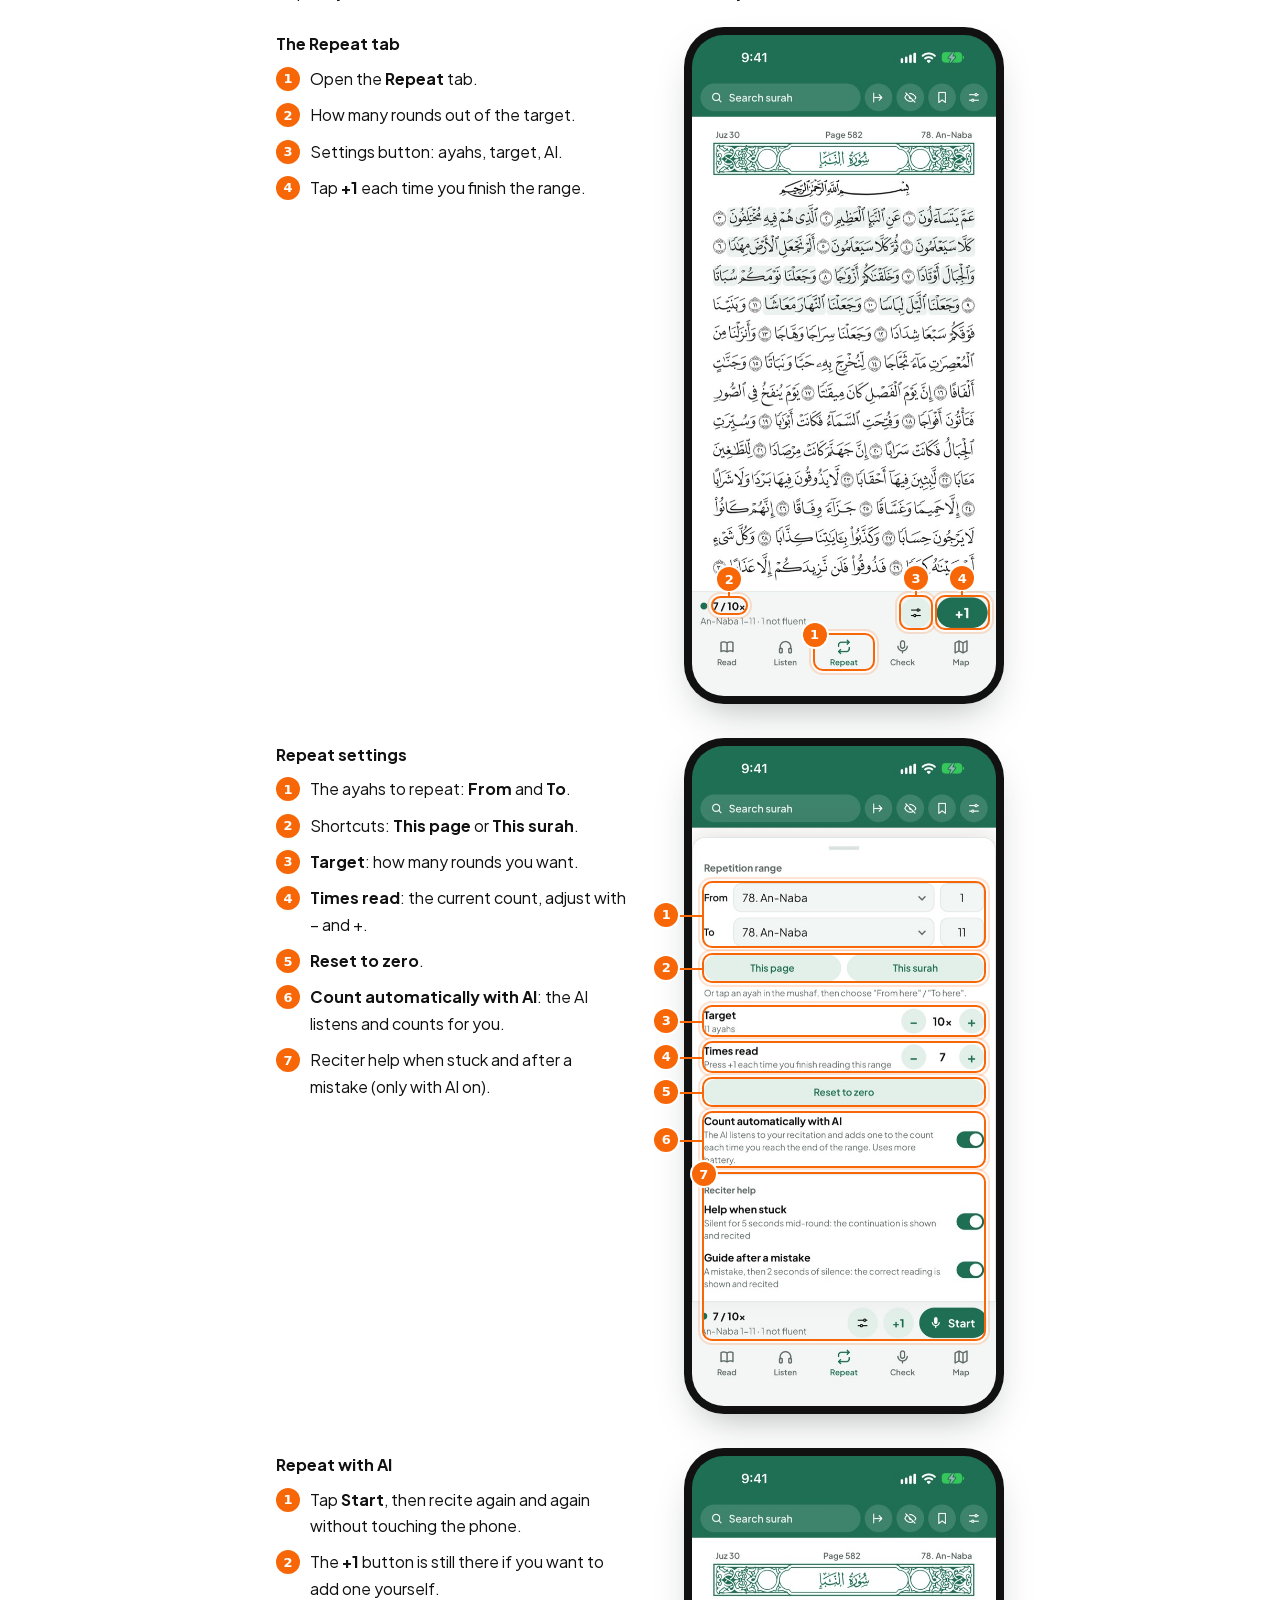
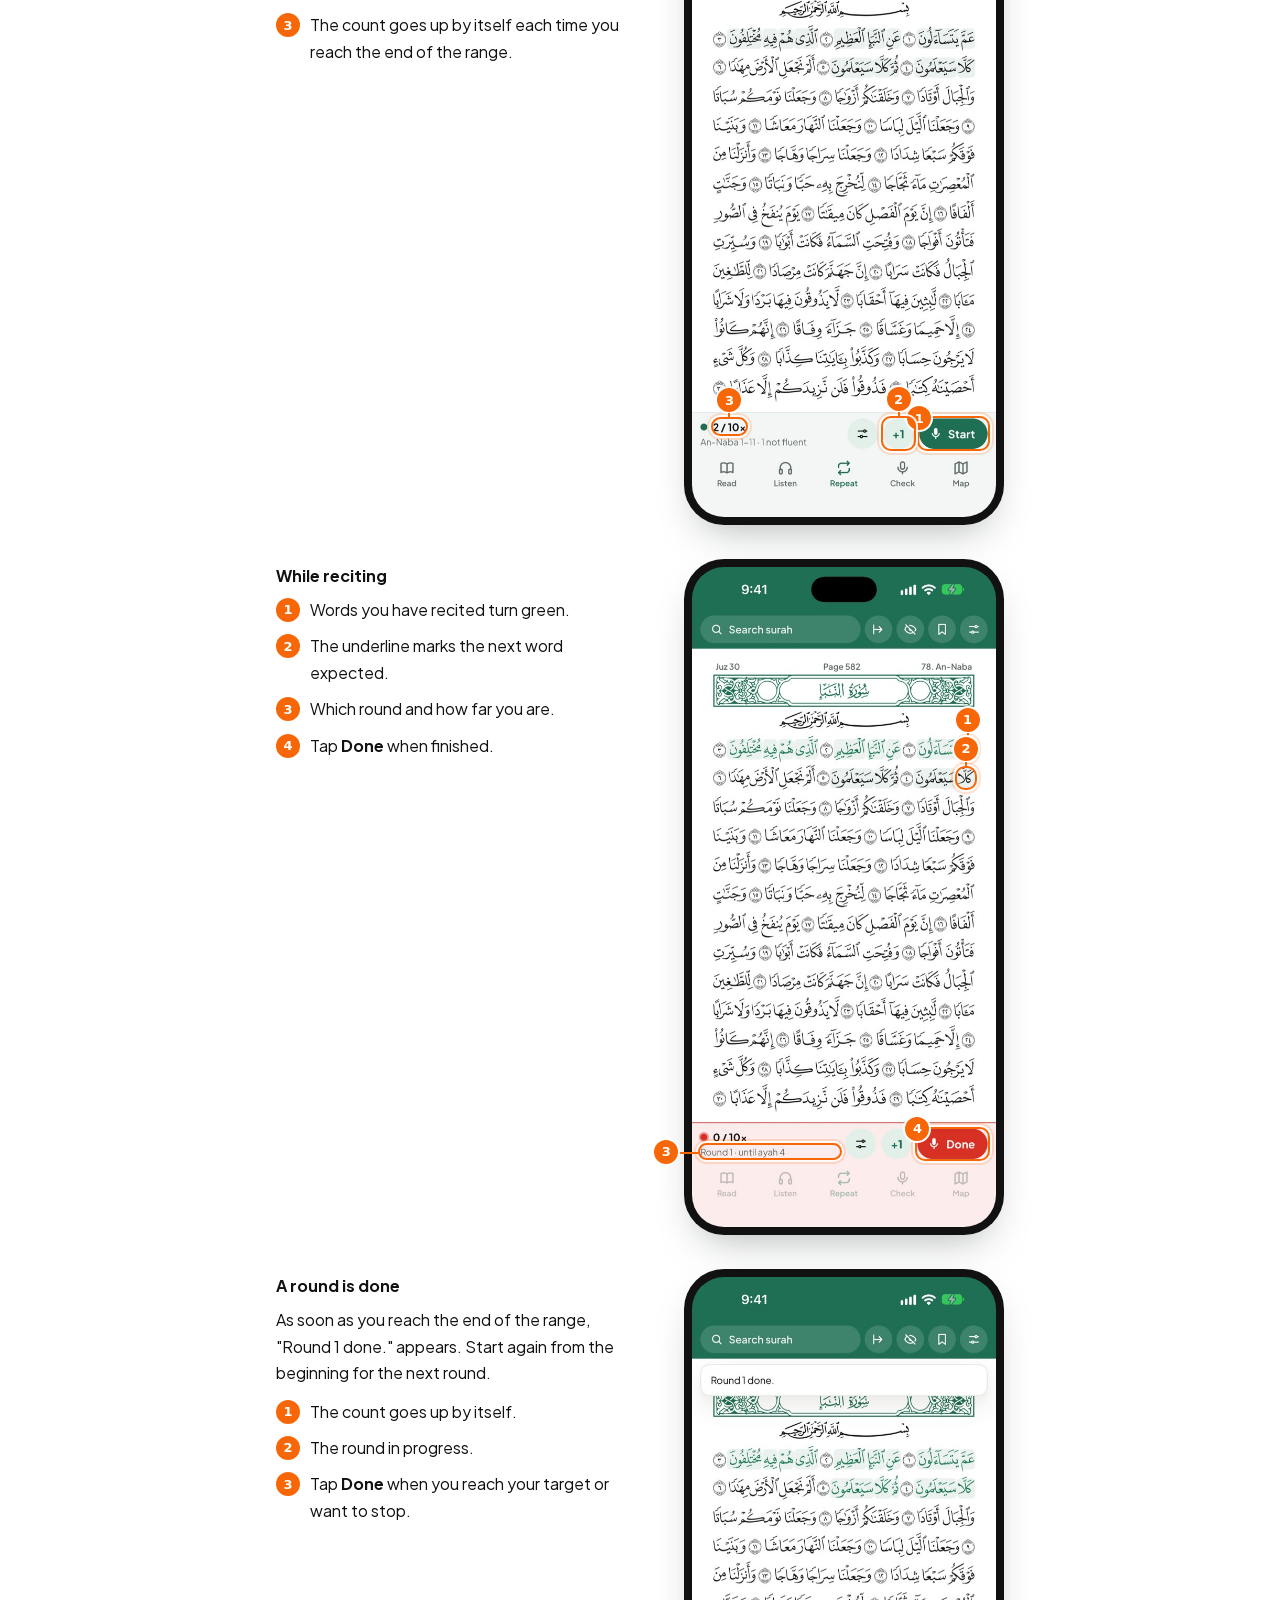
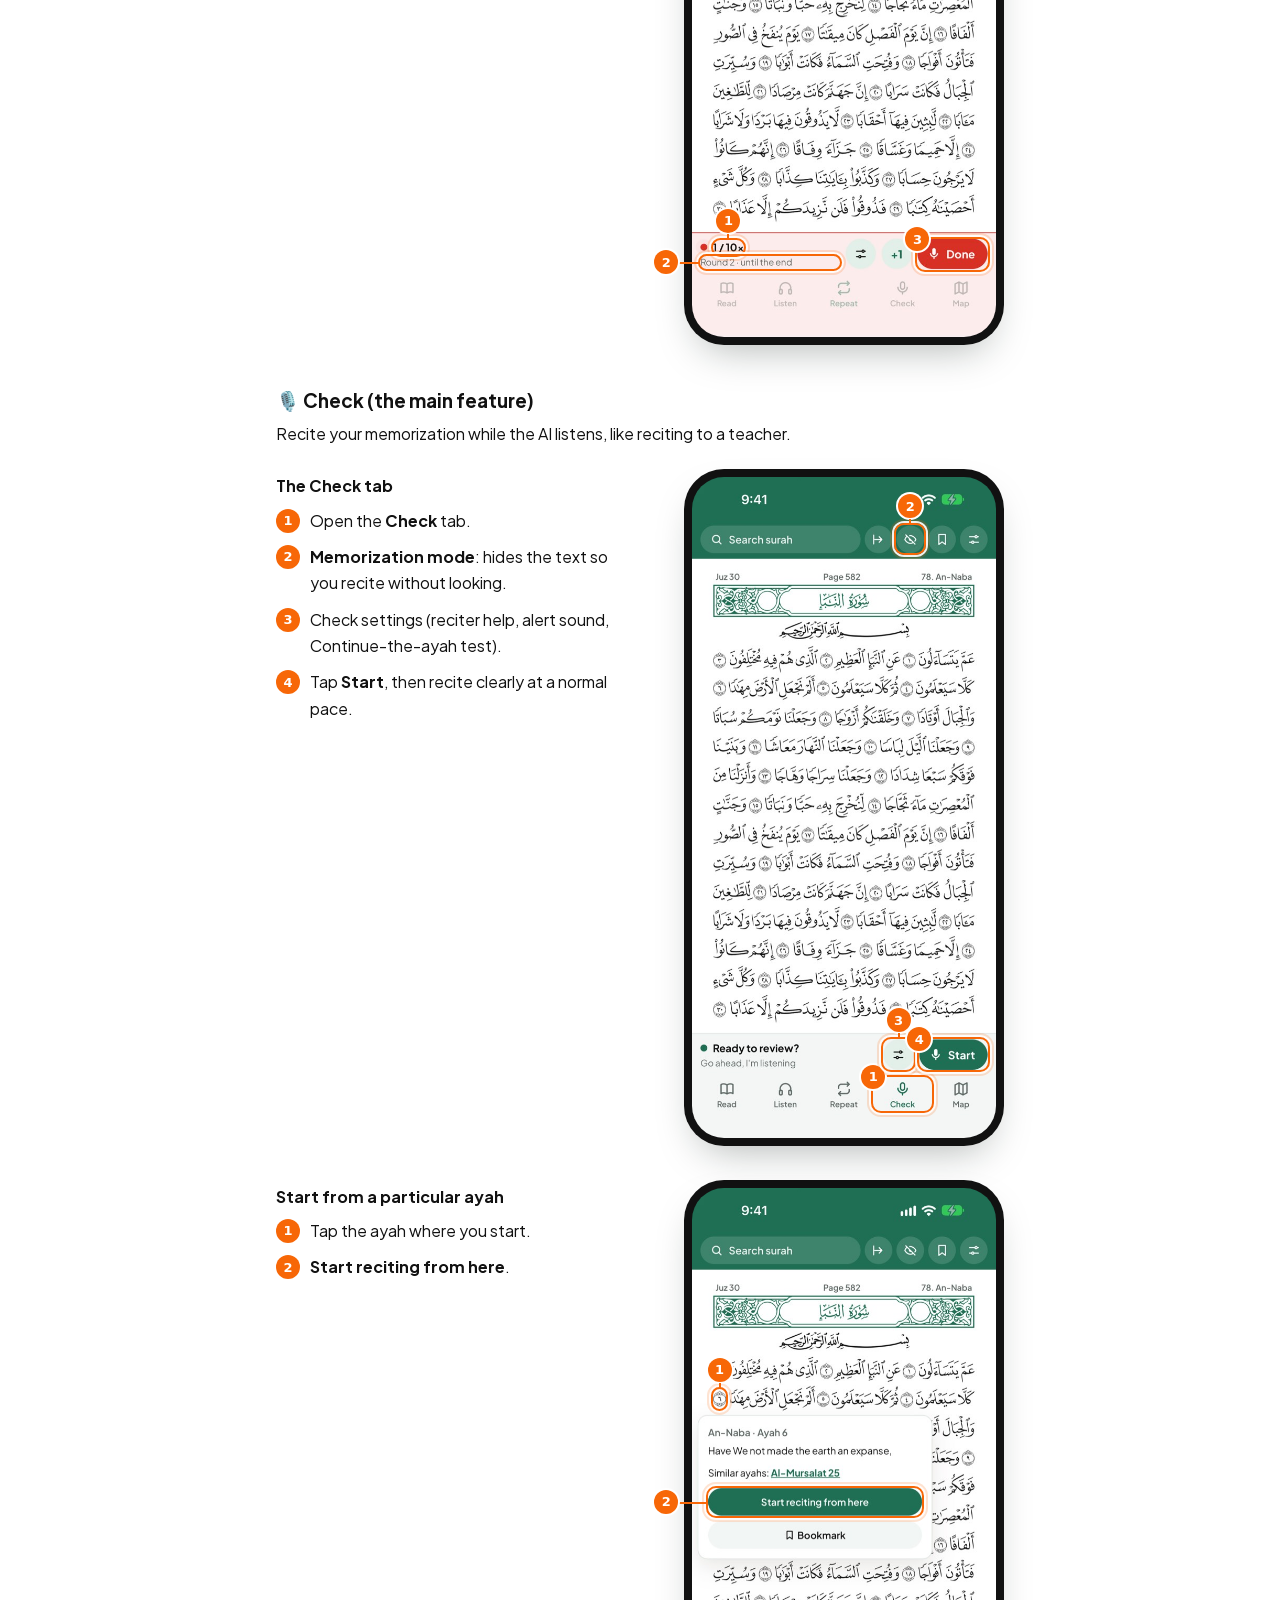
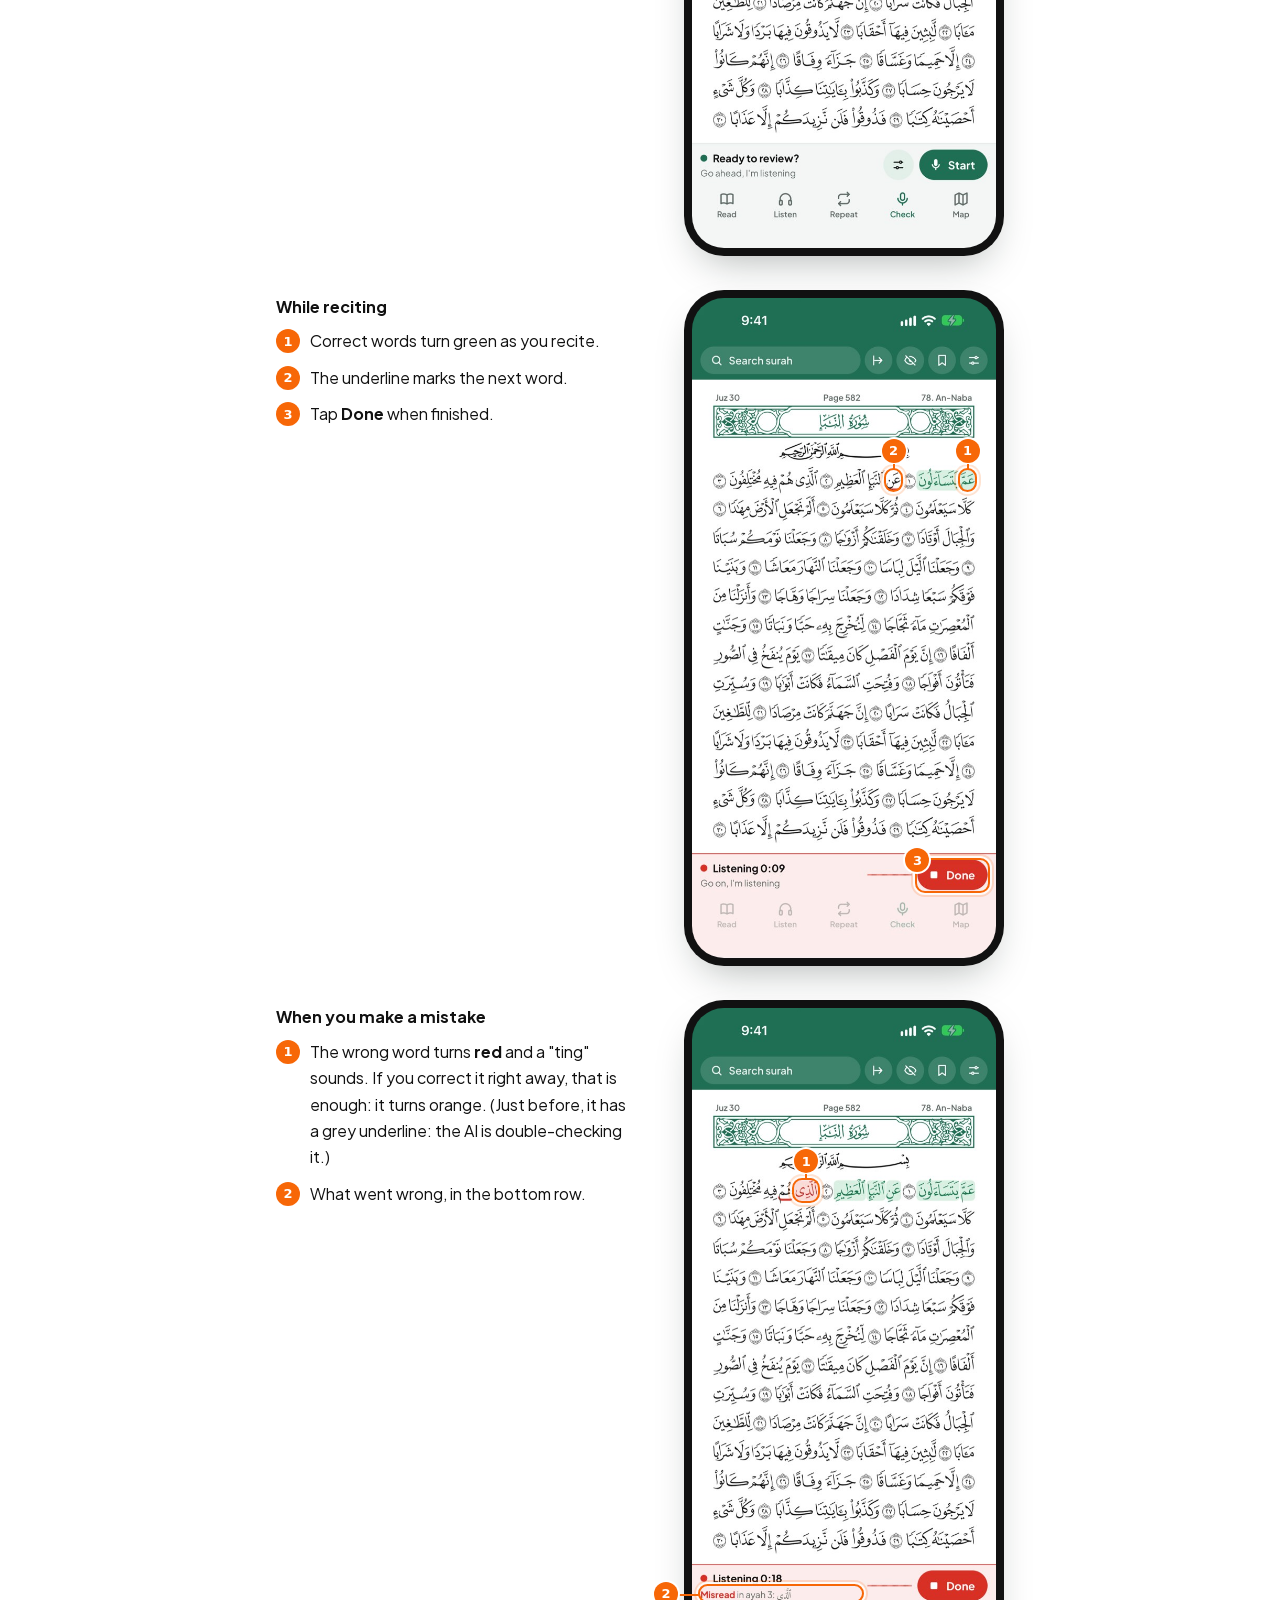
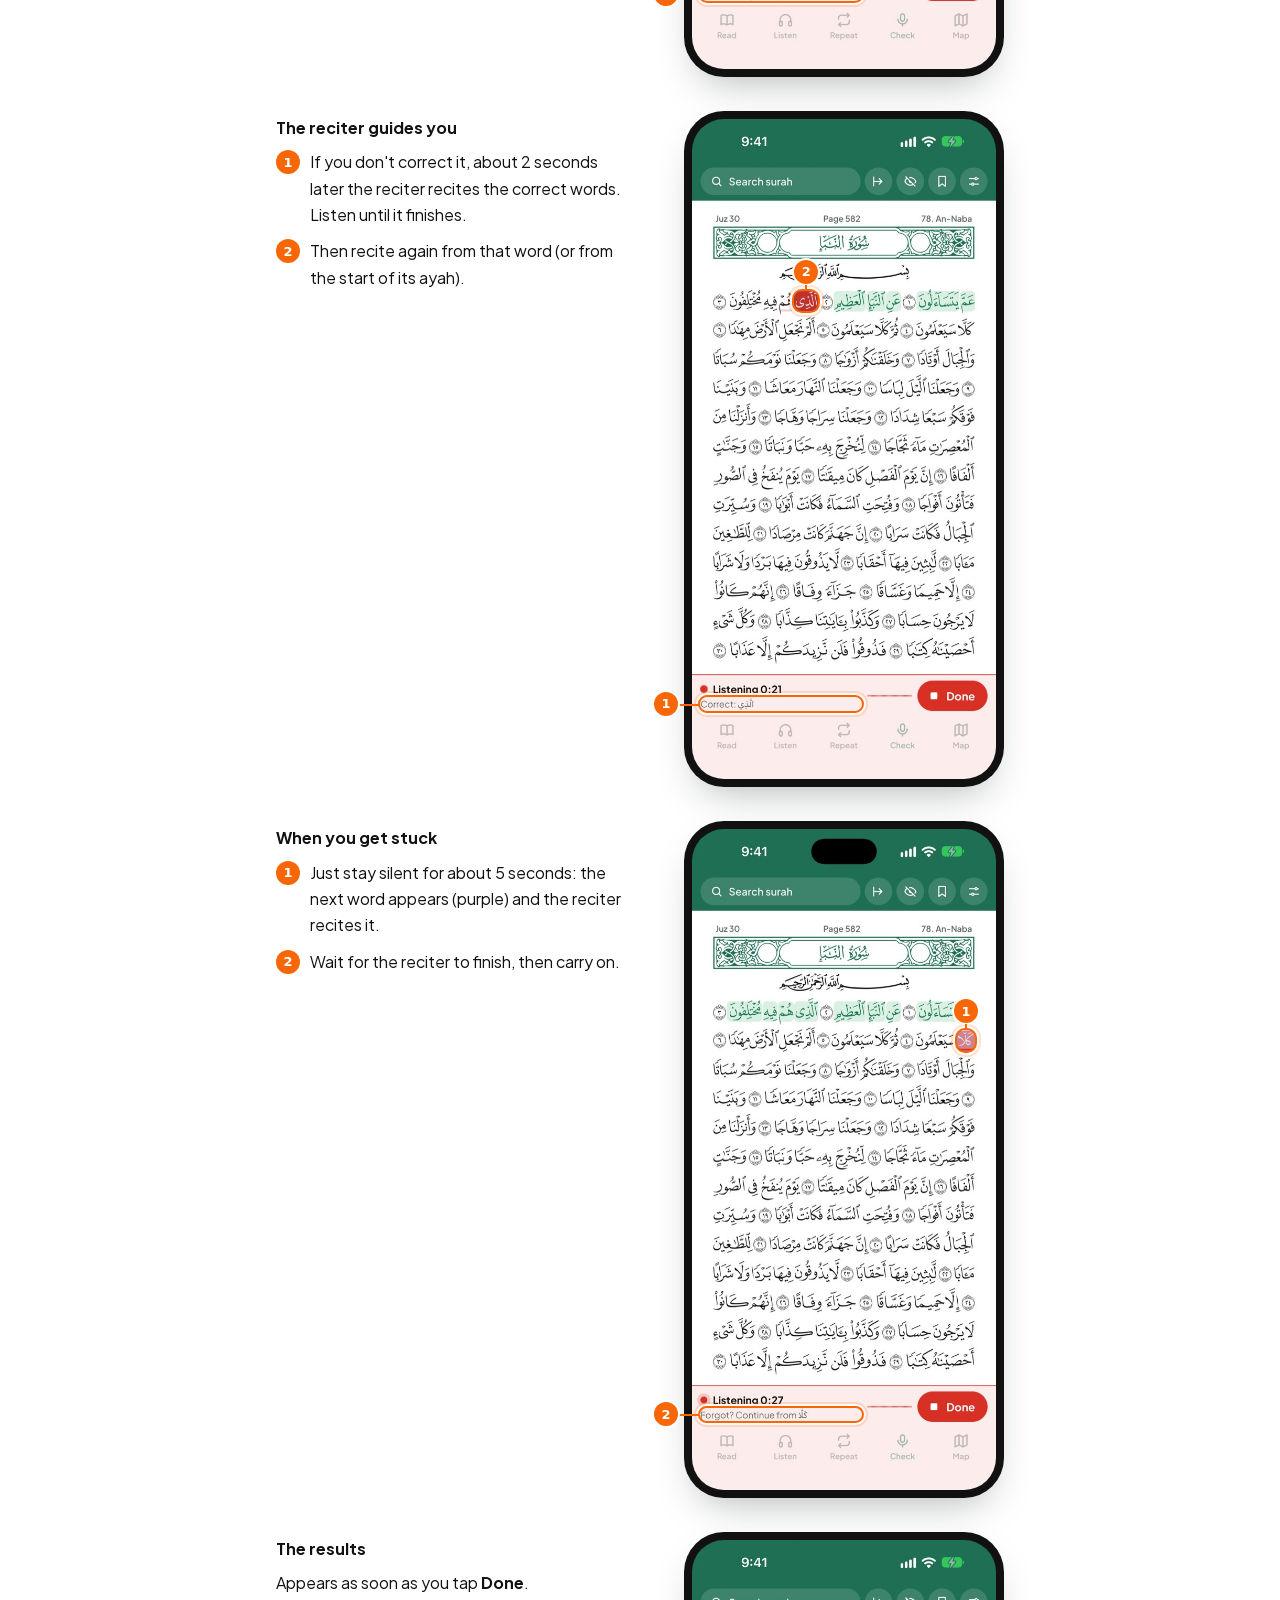
==== commit be4661fd: "Panduan langkah demi langkah dengan gambar" ====
--- a/panduan.html
+++ b/panduan.html
@@ -6,32 +6,49 @@
 <title>How to use · Mubeena</title>
 <meta name="judul-en" content="How to use · Mubeena">
 <meta name="judul-id" content="Cara memakai · Mubeena">
-<meta name="description" content="A short guide to Mubeena AI: Quran Memorization: read, listen, repeat, check your memorization with AI and see your progress.">
+<meta name="description" content="Step-by-step guide to Mubeena AI: Quran Memorization, with pictures from the app showing what to tap.">
 <link rel="icon" href="aset/icon-192.png">
 <link rel="stylesheet" href="aset/gaya.css">
 <script src="aset/bahasa.js"></script>
 <style>
-  /* Panduan memakai aplikasi (15 Okt 2026): teks + tangkapan layar aplikasi (aset/layar/<bahasa>/), warna tanda kata
-     sama dengan aplikasi. */
+  /* Panduan langkah demi langkah (15 Okt 2026). Dibuat oleh ios/alat/panduan_buat.mjs: jangan diubah dengan tangan,
+     ubah isinya di sana lalu jalankan lagi. Gambar: aset/panduan/<bahasa>/; kotak + angka oranye = tombol yang diketuk. */
   :root { --ok: #13744a; --ok-bg: #d9f0e2; --bad: #c0271d; --bad-bg: #fcdcd8; --fix: #d9480f; --fix-bg: #fff4e6;
-    --hint: #5b5bd6; --hint-bg: #e5e5fb; --lafal: #2563a8; --lafal-bg: #e2edfa; }
+    --hint: #5b5bd6; --hint-bg: #e5e5fb; --lafal: #2563a8; --lafal-bg: #e2edfa; --tk: #f76707; }
   @media (prefers-color-scheme: dark) {
     :root { --ok: #6fd6a0; --ok-bg: #123524; --bad: #ff8a80; --bad-bg: #421b18; --fix: #ffa94d; --fix-bg: #3a2610;
-      --hint: #a5a5ff; --hint-bg: #23234a; --lafal: #8fbcf0; --lafal-bg: #13283f; }
+      --hint: #a5a5ff; --hint-bg: #23234a; --lafal: #8fbcf0; --lafal-bg: #13283f; --tk: #ff922b; }
   }
   .isi { display: flex; flex-wrap: wrap; gap: 6px 14px; margin: 0 0 8px; padding: 0; list-style: none; font-size: 14.5px; }
   .isi li { margin: 0; }
-  .bagian { display: flex; gap: 24px; align-items: flex-start; margin: 30px 0; }
-  .bagian .teks { flex: 1; min-width: 0; }
-  .bagian h2 { margin-top: 0; }
-  .hp { flex: none; width: 200px; border-radius: 34px; padding: 7px; background: #111; box-shadow: 0 18px 40px -16px rgba(17, 32, 26, .35); }
-  .hp img { display: block; width: 100%; height: auto; aspect-ratio: 598 / 1300; border-radius: 28px; background: #f2f6f4; }
-  .ganda { display: flex; gap: 14px; flex: none; }
-  .ganda .hp { width: 170px; }
-  .ganda figure { margin: 0; }
-  figcaption { font-size: 13px; color: var(--redup); text-align: center; margin-top: 6px; }
-  ol.langkah { padding-left: 22px; }
-  ol.langkah li { margin-bottom: 8px; }
+  .bagian { margin: 40px 0 10px; scroll-margin-top: 12px; }
+  .bagian > h2 { margin-bottom: 4px; }
+  /* Layar lebar: judul + daftar bernomor di kiri, gambar di kanan. HP: judul, gambar, lalu daftar. */
+  .langkah { display: grid; grid-template-columns: minmax(0, 1fr) 320px; grid-template-areas: "kepala hp" "nomor hp";
+    grid-template-rows: auto 1fr; column-gap: 52px; margin: 22px 0 34px; }
+  .langkah .kepala { grid-area: kepala; }
+  .langkah .hp { grid-area: hp; }
+  .langkah ol.nomor { grid-area: nomor; align-self: start; }
+  .langkah h3 { margin: 4px 0 8px; }
+  .langkah .kepala p { margin: 0 0 12px; }
+  .hp { width: 320px; margin: 0; border-radius: 40px; padding: 8px; background: #111; box-shadow: 0 18px 40px -16px rgba(17, 32, 26, .35); }
+  .layar { position: relative; display: block; }
+  .layar img { display: block; width: 100%; height: auto; border-radius: 32px; background: #f2f6f4; }
+  .tk { position: absolute; border: 2.5px solid var(--tk); border-radius: 10px; box-shadow: 0 0 0 2px rgba(255, 255, 255, .9), 0 0 0 4px rgba(247, 103, 7, .18); pointer-events: none; }
+  .tk b, .nomor .no { display: inline-grid; place-items: center; width: 24px; height: 24px; border-radius: 50%; background: var(--tk); color: #fff;
+    font: 800 13px/1 system-ui, sans-serif; box-shadow: 0 0 0 2px #fff; }
+  .tk b { position: absolute; left: -12px; top: -12px; }
+  .tk.kiri b { left: 3px; }
+  .tk.atas b { top: 3px; }
+  .tk.kecil b { left: 50%; top: -31px; transform: translateX(-50%); }
+  .tk.kecil b::after { content: ''; position: absolute; left: 11px; top: 25px; width: 2px; height: 5px; background: var(--tk); }
+  .tk.kecil.bawah b { top: auto; bottom: -31px; }
+  .tk.kecil.bawah b::after { top: -6px; }
+  .tk.luar b { left: calc(-1 * var(--kl) - 40px); top: 50%; transform: translateY(-50%); }
+  .tk.luar::before { content: ''; position: absolute; right: 100%; top: 50%; width: calc(var(--kl) + 16px); border-top: 2px solid var(--tk); }
+  ol.nomor { list-style: none; padding: 0; margin: 0; display: grid; gap: 10px; }
+  ol.nomor li { display: flex; gap: 10px; align-items: flex-start; margin: 0; }
+  ol.nomor .no { flex: none; margin-top: 1px; }
   .warna { display: grid; gap: 8px; padding: 0; list-style: none; }
   .warna li { display: flex; align-items: center; gap: 10px; margin: 0; }
   .tanda { flex: none; min-width: 112px; text-align: center; font-weight: 700; font-size: 14px; padding: 3px 10px; border-radius: 8px; }
@@ -39,12 +56,9 @@
   .t-fix { color: var(--fix); background: var(--fix-bg); } .t-hint { color: var(--hint); background: var(--hint-bg); }
   .t-lafal { color: var(--lafal); background: var(--lafal-bg); }
   .t-cek { color: var(--redup); text-decoration: underline dotted 2px; text-underline-offset: 5px; }
-  @media (max-width: 640px) {
-    .bagian { flex-direction: column; align-items: center; }
-    .bagian .teks { width: 100%; }
-    .hp { width: min(230px, 64vw); }
-    .ganda { width: 100%; justify-content: center; }
-    .ganda .hp { width: min(160px, 42vw); }
+  @media (max-width: 700px) {
+    .langkah { grid-template-columns: minmax(0, 1fr); grid-template-areas: "kepala" "hp" "nomor"; grid-template-rows: none; row-gap: 14px; }
+    .langkah .hp { justify-self: center; width: min(280px, 72vw); }
   }
 </style>
 </head>
@@ -58,97 +72,379 @@
 <!-- ===== Bahasa Indonesia ===== -->
 <div data-lang="id">
   <h1>Cara memakai Mubeena</h1>
-  <p class="lead">Lima menu di bagian bawah aplikasi: Baca, Dengar, Takrir, Setor, dan Peta. Panduan ini menjelaskan
-    semuanya dalam beberapa menit.</p>
-  <ul class="isi">
-    <li><a href="#id-mulai">Sebelum mulai</a></li><li><a href="#id-baca">Baca</a></li><li><a href="#id-dengar">Dengar</a></li>
-    <li><a href="#id-takrir">Takrir</a></li><li><a href="#id-setor">Setor</a></li><li><a href="#id-warna">Arti warna</a></li>
-    <li><a href="#id-peta">Peta</a></li><li><a href="#id-lain">Fitur lain</a></li><li><a href="#id-tips">Tips</a></li>
-  </ul>
+  <p class="lead">Langkah demi langkah dengan gambar dari aplikasi. Angka oranye di gambar = tombol yang diketuk; penjelasannya ada di daftar bernomor yang sama.</p>
+  <ul class="isi"><li><a href="#id-mulai">Sebelum mulai</a></li><li><a href="#id-layar">Layar utama</a></li><li><a href="#id-cari">Mencari surah, ayat, atau halaman</a></li><li><a href="#id-baca">Baca</a></li><li><a href="#id-dengar">Dengar</a></li><li><a href="#id-takrir">Takrir (mengulang)</a></li><li><a href="#id-setor">Setor (fitur utama)</a></li><li><a href="#id-tes">Tes sambung ayat</a></li><li><a href="#id-mirip">Ayat mirip</a></li><li><a href="#id-peta">Peta hafalan</a></li><li><a href="#id-atur">Pengaturan</a></li><li><a href="#id-warna">Arti warna</a></li><li><a href="#id-tips">Tips</a></li></ul>
 
   <div class="kartu" id="id-mulai">
     <h2>Sebelum mulai</h2>
     <ul>
       <li>Saat pertama dibuka, sambungkan ke internet: data Al-Qur'an diunduh sekali, sekitar 5 MB.</li>
-      <li>Izinkan mikrofon saat diminta. Suara Anda diperiksa AI langsung di HP dan tidak dikirim ke mana pun.</li>
-      <li>Panduan singkat di dalam aplikasi bisa dibuka lagi kapan saja: ikon pengaturan di kanan atas › Panduan singkat.</li>
+      <li>Izinkan <b>mikrofon</b> saat diminta. Suara Anda diperiksa AI langsung di HP dan tidak dikirim ke mana pun. AI-nya bekerja tanpa internet; suara qari perlu internet.</li>
+      <li>Angka di gambar menunjukkan tombol yang diketuk. Ketuk gambar untuk melihatnya lebih besar.</li>
     </ul>
   </div>
 
-  <div class="bagian" id="id-baca">
-    <div class="teks">
-      <h2>📖 Baca</h2>
-      <p>Mushaf Madinah lengkap. Geser ke kiri atau kanan untuk membalik halaman.</p>
-      <ul>
-        <li><b>Cari surah atau juz</b> di bilah atas, atau tombol <b>Pergi ke</b> untuk langsung ke ayat atau halaman tertentu.
-          Nama surah bisa diketik, misalnya "yasin".</li>
-        <li>Ketuk sebuah ayat untuk melihat terjemahannya dan menandainya.</li>
-        <li><b>Penanda</b> (ikon pita di atas) menyimpan tempat terakhir Anda membaca, dengan nama dan warna sendiri.</li>
-      </ul>
-    </div>
-    <div class="hp"><img src="aset/layar/id/baca.jpg" alt="Menu Baca" loading="lazy"></div>
-  </div>
-
-  <div class="bagian" id="id-dengar">
-    <div class="teks">
-      <h2>🎧 Dengar</h2>
-      <p>Mendengarkan qari untuk menghafal. Pilih dari lima qari: Al-Husary, Mishary Alafasy, Saad Al-Ghamidi, Sa'ud
-        Asy-Syuraim, dan Yasser Ad-Dossary.</p>
-      <ol class="langkah">
-        <li>Ketuk ayat di mushaf, lalu pilih <b>Dari sini</b> dan <b>Sampai sini</b>. Atau buka tombol pengaturan di baris bawah
-          dan pilih surah serta ayatnya.</li>
-        <li>Atur <b>Ulangi tiap ayat</b>, <b>Ulangi rentang</b>, atau <b>Berhenti sesudah tiap ayat</b> untuk menirukan qari.</li>
-        <li>Tekan <b>Putar</b>. Suara tetap terdengar walau layar dikunci.</li>
-      </ol>
-    </div>
-    <div class="hp"><img src="aset/layar/id/dengar.jpg" alt="Menu Dengar" loading="lazy"></div>
-  </div>
-
-  <div class="bagian" id="id-takrir">
-    <div class="teks">
-      <h2>🔁 Takrir</h2>
-      <p>Mengulang-ulang hafalan sampai lancar.</p>
-      <ol class="langkah">
-        <li>Buka pengaturan Takrir, pilih rentang ayat dan target ulangan (misalnya 10×).</li>
-        <li>Baca rentang itu, lalu tekan <b>+1</b> setiap selesai satu putaran.</li>
-        <li>Atau nyalakan <b>Hitung otomatis dengan AI</b>: AI menyimak dan menambah hitungan sendiri setiap Anda sampai di akhir
-          rentang, menandai kata yang salah, dan qari membantu saat Anda lupa.</li>
-      </ol>
-    </div>
-    <div class="hp"><img src="aset/layar/id/takrir.jpg" alt="Menu Takrir" loading="lazy"></div>
-  </div>
-
-  <div class="bagian" id="id-setor">
-    <div class="teks">
-      <h2>🎙️ Setor</h2>
-      <p>Setor hafalan, disimak AI seperti kepada seorang ustadz.</p>
-      <ol class="langkah">
-        <li>Buka halaman atau surah yang ingin disetor. Untuk mulai dari ayat tertentu, ketuk ayatnya lalu
-          <b>Mulai baca dari sini</b>.</li>
-        <li>Ingin setor tanpa melihat teks? Nyalakan <b>Mode hafalan</b> (ikon mata di atas). Ketuk kata yang tertutup untuk
-          mengintip.</li>
-        <li>Tekan tombol <b>Mulai</b> (ikon mikrofon) di bawah, lalu baca dengan suara jelas dan tempo biasa. Warna kata berubah mengikuti bacaan Anda.</li>
-        <li><b>Salah baca:</b> kata menjadi merah dan terdengar bunyi peringatan. Kalau tidak langsung dibetulkan, qari
-          membacakan yang benar, lalu ulangi dari situ.</li>
-        <li><b>Lupa:</b> diam sekitar 5 detik, kata berikutnya muncul dan dibacakan qari. Lanjutkan sesudahnya.</li>
-        <li>Tekan <b>Selesai</b>. Lembar hasil menunjukkan yang benar, yang salah, dan yang dibantu. Tekan
-          <b>Simpan ke peta hafalan</b> untuk mencatatnya.</li>
-      </ol>
-    </div>
-    <div class="hp"><img src="aset/layar/id/setor.jpg" alt="Menu Setor" loading="lazy"></div>
-  </div>
-
-  <div class="bagian">
-    <div class="teks">
-      <h3>Qari menuntun, lalu lihat hasilnya</h3>
-      <p>Pengaturan bantuan ada di tombol pengaturan Setor: Bantuan saat lupa, Tuntun sesudah salah, dan bunyi peringatan.
-        Semuanya bisa dimatikan.</p>
-    </div>
-    <div class="ganda">
-      <figure><div class="hp"><img src="aset/layar/id/tuntun.jpg" alt="Qari menuntun" loading="lazy"></div><figcaption>Qari menuntun</figcaption></figure>
-      <figure><div class="hp"><img src="aset/layar/id/hasil.jpg" alt="Lembar hasil" loading="lazy"></div><figcaption>Lembar hasil</figcaption></figure>
-    </div>
-  </div>
+  <section class="bagian" id="id-layar">
+    <h2>📱 Layar utama</h2>
+    <div class="langkah">
+      <div class="kepala"><h3>Kenali tombol-tombolnya</h3></div>
+      <figure class="hp"><a class="layar" href="aset/panduan/id/utama.jpg" target="_blank" rel="noopener"><img src="aset/panduan/id/utama.jpg" alt="Kenali tombol-tombolnya" loading="lazy" width="580" height="1260"><span class="tk luar" style="left:2.05%;top:7.01%;width:64.54%;height:4.81%;--kl:3.17%"><b>1</b></span><span class="tk kecil" style="left:66.59%;top:7.01%;width:10.45%;height:4.81%"><b>2</b></span><span class="tk kecil" style="left:77.05%;top:7.01%;width:10.45%;height:4.81%"><b>3</b></span><span class="tk kecil" style="left:87.5%;top:7.01%;width:10.45%;height:4.81%"><b>4</b></span><span class="tk" style="left:5.12%;top:13.08%;width:89.77%;height:70.79%"><b>5</b></span><span class="tk luar" style="left:2.05%;top:84.94%;width:89.54%;height:4.98%;--kl:2.29%"><b>6</b></span><span class="tk luar" style="left:0.5%;top:90.25%;width:99%;height:9.45%;--kl:0.51%"><b>7</b></span></a></figure>
+      <ol class="nomor">
+        <li><b class="no">1</b><span><b>Cari surah atau juz</b>: ketik nama surah atau pilih juz.</span></li>
+        <li><b class="no">2</b><span><b>Pergi ke</b>: langsung ke ayat atau halaman tertentu.</span></li>
+        <li><b class="no">3</b><span><b>Penanda</b>: daftar tempat yang Anda tandai.</span></li>
+        <li><b class="no">4</b><span><b>Pengaturan</b>: bahasa, mode malam, cadangan data, panduan singkat.</span></li>
+        <li><b class="no">5</b><span><b>Halaman mushaf</b>: geser ke kanan untuk halaman berikutnya, ke kiri untuk halaman sebelumnya. Ketuk sebuah ayat untuk pilihan ayat itu.</span></li>
+        <li><b class="no">6</b><span><b>Baris tombol</b> untuk menu yang sedang dibuka. Di Baca: penanda yang ada di halaman ini.</span></li>
+        <li><b class="no">7</b><span><b>Lima menu</b>: Baca, Dengar, Takrir, Setor, Peta.</span></li>
+      </ol>
+    </div>
+  </section>
+
+  <section class="bagian" id="id-cari">
+    <h2>🔎 Mencari surah, ayat, atau halaman</h2>
+    <div class="langkah">
+      <div class="kepala"><h3>Cari surah atau juz</h3></div>
+      <figure class="hp"><a class="layar" href="aset/panduan/id/cari.jpg" target="_blank" rel="noopener"><img src="aset/panduan/id/cari.jpg" alt="Cari surah atau juz" loading="lazy" width="580" height="1260"><span class="tk luar" style="left:5%;top:14.02%;width:81.81%;height:5.36%;--kl:6.11%"><b>1</b></span><span class="tk luar" style="left:5%;top:19.58%;width:81.81%;height:5.21%;--kl:6.11%"><b>2</b></span><span class="tk luar" style="left:3.64%;top:24.79%;width:84.54%;height:6.61%;--kl:4.3%"><b>3</b></span></a></figure>
+      <ol class="nomor">
+        <li><b class="no">1</b><span>Ketik nama surah atau nomornya. Daftarnya langsung menyaring.</span></li>
+        <li><b class="no">2</b><span>Pilih <b>Surah</b> atau <b>Juz</b>.</span></li>
+        <li><b class="no">3</b><span>Ketuk surahnya untuk membuka halamannya.</span></li>
+      </ol>
+    </div>
+    <div class="langkah">
+      <div class="kepala"><h3>Pergi ke ayat atau halaman</h3><p>Tekan tombol <b>Pergi ke</b> (nomor 2 di layar utama).</p></div>
+      <figure class="hp"><a class="layar" href="aset/panduan/id/pergi.jpg" target="_blank" rel="noopener"><img src="aset/panduan/id/pergi.jpg" alt="Pergi ke ayat atau halaman" loading="lazy" width="580" height="1260"><span class="tk luar" style="left:14.09%;top:14.02%;width:81.81%;height:5.21%;--kl:17.22%"><b>1</b></span><span class="tk luar" style="left:14.55%;top:22.81%;width:59.54%;height:5.36%;--kl:24.43%"><b>2</b></span><span class="tk" style="left:14.55%;top:28.17%;width:59.54%;height:30.96%"><b>3</b></span><span class="tk" style="left:75%;top:22.81%;width:20.45%;height:5.36%"><b>4</b></span><span class="tk" style="left:75%;top:28.17%;width:20.45%;height:30.96%"><b>5</b></span><span class="tk luar" style="left:14.55%;top:59.76%;width:80.91%;height:5.23%;--kl:17.98%"><b>6</b></span></a></figure>
+      <ol class="nomor">
+        <li><b class="no">1</b><span>Pilih <b>Ayat</b> atau <b>Halaman</b>.</span></li>
+        <li><b class="no">2</b><span>Ketik nama surah, misalnya "baqarah".</span></li>
+        <li><b class="no">3</b><span>Atau geser daftar surah dan ketuk salah satunya.</span></li>
+        <li><b class="no">4</b><span>Ketik nomor ayat.</span></li>
+        <li><b class="no">5</b><span>Atau geser daftar nomor ayat dan ketuk nomornya: ayat itu langsung terbuka.</span></li>
+        <li><b class="no">6</b><span>Tekan <b>Buka</b>.</span></li>
+      </ol>
+    </div>
+  </section>
+
+  <section class="bagian" id="id-baca">
+    <h2>📖 Baca</h2>
+    <div class="langkah">
+      <div class="kepala"><h3>Terjemahan dan menandai ayat</h3></div>
+      <figure class="hp"><a class="layar" href="aset/panduan/id/baca-ayat.jpg" target="_blank" rel="noopener"><img src="aset/panduan/id/baca-ayat.jpg" alt="Terjemahan dan menandai ayat" loading="lazy" width="580" height="1260"><span class="tk kecil" style="left:6.17%;top:30.15%;width:5.81%;height:3.72%"><b>1</b></span><span class="tk luar" style="left:4.55%;top:38.4%;width:71.81%;height:4.88%;--kl:6.33%"><b>2</b></span><span class="tk luar" style="left:4.55%;top:47.28%;width:71.81%;height:4.81%;--kl:6.33%"><b>3</b></span></a></figure>
+      <ol class="nomor">
+        <li><b class="no">1</b><span>Ketuk nomor ayat (atau salah satu katanya).</span></li>
+        <li><b class="no">2</b><span>Terjemahan ayat itu.</span></li>
+        <li><b class="no">3</b><span><b>Tandai</b>: simpan ayat ini ke penanda (pilih penanda yang ada atau buat baru).</span></li>
+      </ol>
+    </div>
+    <div class="langkah">
+      <div class="kepala"><h3>Penanda</h3></div>
+      <figure class="hp"><a class="layar" href="aset/panduan/id/penanda.jpg" target="_blank" rel="noopener"><img src="aset/panduan/id/penanda.jpg" alt="Penanda" loading="lazy" width="580" height="1260"><span class="tk kecil" style="left:77.05%;top:7.01%;width:10.45%;height:4.81%"><b>1</b></span><span class="tk luar" style="left:2.27%;top:56.52%;width:95.45%;height:7.38%;--kl:2.38%"><b>2</b></span><span class="tk kecil" style="left:87.27%;top:57.96%;width:9.54%;height:4.4%"><b>3</b></span><span class="tk luar" style="left:2.27%;top:77.8%;width:95.45%;height:5.23%;--kl:2.38%"><b>4</b></span></a></figure>
+      <ol class="nomor">
+        <li><b class="no">1</b><span>Buka daftar penanda.</span></li>
+        <li><b class="no">2</b><span>Ketuk penanda untuk langsung ke ayatnya.</span></li>
+        <li><b class="no">3</b><span>Ikon pensil: ganti nama, ganti warna, atau hapus.</span></li>
+        <li><b class="no">4</b><span>Buat penanda baru untuk halaman yang sedang dibuka.</span></li>
+      </ol>
+    </div>
+  </section>
+
+  <section class="bagian" id="id-dengar">
+    <h2>🎧 Dengar</h2>
+    <p>Mendengarkan qari untuk menghafal, bisa diulang-ulang per ayat.</p>
+    <div class="langkah">
+      <div class="kepala"><h3>Menu Dengar</h3></div>
+      <figure class="hp"><a class="layar" href="aset/panduan/id/dengar.jpg" target="_blank" rel="noopener"><img src="aset/panduan/id/dengar.jpg" alt="Menu Dengar" loading="lazy" width="580" height="1260"><span class="tk" style="left:20.41%;top:90.46%;width:20.63%;height:5.83%"><b>1</b></span><span class="tk luar" style="left:2.05%;top:84.94%;width:59.16%;height:4.98%;--kl:3.46%"><b>2</b></span><span class="tk kecil" style="left:61.66%;top:84.81%;width:11.36%;height:5.23%"><b>3</b></span><span class="tk" style="left:73.48%;top:84.81%;width:24.47%;height:5.23%"><b>4</b></span></a></figure>
+      <ol class="nomor">
+        <li><b class="no">1</b><span>Buka menu <b>Dengar</b>.</span></li>
+        <li><b class="no">2</b><span>Ayat yang akan diputar dan qarinya.</span></li>
+        <li><b class="no">3</b><span>Tombol pengaturan: qari, ayat, dan pengulangan.</span></li>
+        <li><b class="no">4</b><span><b>Putar</b>. Saat diputar tombolnya menjadi <b>Jeda</b>.</span></li>
+      </ol>
+    </div>
+    <div class="langkah">
+      <div class="kepala"><h3>Mengatur yang diputar</h3></div>
+      <figure class="hp"><a class="layar" href="aset/panduan/id/dengar-atur.jpg" target="_blank" rel="noopener"><img src="aset/panduan/id/dengar-atur.jpg" alt="Mengatur yang diputar" loading="lazy" width="580" height="1260"><span class="tk luar" style="left:3.18%;top:28.11%;width:93.63%;height:4.92%;--kl:3.39%"><b>1</b></span><span class="tk luar" style="left:3.18%;top:37.24%;width:93.63%;height:10.25%;--kl:3.39%"><b>2</b></span><span class="tk luar" style="left:3.18%;top:48.12%;width:93.63%;height:4.6%;--kl:3.39%"><b>3</b></span><span class="tk luar" style="left:3.18%;top:56.09%;width:93.63%;height:4.4%;--kl:3.39%"><b>4</b></span><span class="tk luar" style="left:3.18%;top:61.11%;width:93.63%;height:4.8%;--kl:3.39%"><b>5</b></span><span class="tk luar" style="left:3.18%;top:66.53%;width:93.63%;height:4.8%;--kl:3.39%"><b>6</b></span><span class="tk luar" style="left:3.18%;top:71.96%;width:93.63%;height:4.8%;--kl:3.39%"><b>7</b></span><span class="tk luar" style="left:3.18%;top:77.39%;width:93.63%;height:5.44%;--kl:3.39%"><b>8</b></span></a></figure>
+      <ol class="nomor">
+        <li><b class="no">1</b><span>Pilih <b>qari</b>.</span></li>
+        <li><b class="no">2</b><span><b>Dari</b> dan <b>Sampai</b>: ketuk nama surah atau nomor ayat untuk memilihnya.</span></li>
+        <li><b class="no">3</b><span>Pilihan cepat: <b>Halaman ini</b> atau <b>Surah ini</b>.</span></li>
+        <li><b class="no">4</b><span><b>Ulangi tiap ayat</b>: berapa kali setiap ayat dibaca.</span></li>
+        <li><b class="no">5</b><span><b>Ulangi rentang</b>: berapa kali seluruh rentang diulang.</span></li>
+        <li><b class="no">6</b><span><b>Terus-menerus</b>: diulang tanpa henti sampai Anda hentikan.</span></li>
+        <li><b class="no">7</b><span><b>Berhenti sesudah tiap ayat</b>: ada jeda untuk menirukan qari.</span></li>
+        <li><b class="no">8</b><span>Tekan <b>Putar</b>.</span></li>
+      </ol>
+    </div>
+    <div class="langkah">
+      <div class="kepala"><h3>Memilih surah dan ayat</h3></div>
+      <figure class="hp"><a class="layar" href="aset/panduan/id/pilih.jpg" target="_blank" rel="noopener"><img src="aset/panduan/id/pilih.jpg" alt="Memilih surah dan ayat" loading="lazy" width="580" height="1260"><span class="tk luar" style="left:9.32%;top:15.41%;width:60%;height:5.36%;--kl:15.53%"><b>1</b></span><span class="tk" style="left:9.32%;top:20.77%;width:60%;height:30.96%"><b>2</b></span><span class="tk" style="left:70.23%;top:15.41%;width:20.45%;height:5.36%"><b>3</b></span><span class="tk" style="left:70.23%;top:20.77%;width:20.45%;height:30.96%"><b>4</b></span><span class="tk luar" style="left:9.32%;top:52.36%;width:81.36%;height:5.23%;--kl:11.45%"><b>5</b></span></a></figure>
+      <ol class="nomor">
+        <li><b class="no">1</b><span>Ketik nama surah; daftarnya menyaring sendiri.</span></li>
+        <li><b class="no">2</b><span>Atau geser dan ketuk surahnya.</span></li>
+        <li><b class="no">3</b><span>Ketik nomor ayat.</span></li>
+        <li><b class="no">4</b><span>Atau ketuk nomor ayat di daftar.</span></li>
+        <li><b class="no">5</b><span>Tekan <b>Pilih</b>.</span></li>
+      </ol>
+    </div>
+    <div class="langkah">
+      <div class="kepala"><h3>Cara cepat dari mushaf</h3></div>
+      <figure class="hp"><a class="layar" href="aset/panduan/id/dengar-ayat.jpg" target="_blank" rel="noopener"><img src="aset/panduan/id/dengar-ayat.jpg" alt="Cara cepat dari mushaf" loading="lazy" width="580" height="1260"><span class="tk kecil" style="left:6.17%;top:30.15%;width:5.81%;height:3.72%"><b>1</b></span><span class="tk" style="left:18.12%;top:47.28%;width:28.9%;height:4.81%"><b>2</b></span><span class="tk" style="left:47.47%;top:47.28%;width:28.9%;height:4.81%"><b>3</b></span></a></figure>
+      <ol class="nomor">
+        <li><b class="no">1</b><span>Di menu Dengar, ketuk nomor ayat tempat mulai.</span></li>
+        <li><b class="no">2</b><span><b>Dari sini</b>: mulai dari ayat ini.</span></li>
+        <li><b class="no">3</b><span><b>Sampai sini</b>: berhenti di ayat ini. Lembar pengaturan terbuka; tekan <b>Putar</b> di sana.</span></li>
+      </ol>
+    </div>
+    <div class="langkah">
+      <div class="kepala"><h3>Saat qari membaca</h3></div>
+      <figure class="hp"><a class="layar" href="aset/panduan/id/dengar-putar.jpg" target="_blank" rel="noopener"><img src="aset/panduan/id/dengar-putar.jpg" alt="Saat qari membaca" loading="lazy" width="580" height="1260"><span class="tk kecil" style="left:87.51%;top:25.74%;width:6.32%;height:3.72%"><b>1</b></span><span class="tk luar" style="left:2.05%;top:84.94%;width:60.43%;height:4.98%;--kl:3.39%"><b>2</b></span><span class="tk" style="left:74.75%;top:84.81%;width:23.2%;height:5.23%"><b>3</b></span><span class="tk" style="left:20.41%;top:90.46%;width:20.63%;height:5.83%"><b>4</b></span></a></figure>
+      <ol class="nomor">
+        <li><b class="no">1</b><span>Ayat yang sedang dibaca diberi warna; halaman ikut berganti.</span></li>
+        <li><b class="no">2</b><span>Ayat yang sedang diputar. Kalau Anda membuka halaman lain, ketuk di sini untuk kembali.</span></li>
+        <li><b class="no">3</b><span><b>Jeda</b> atau lanjutkan.</span></li>
+        <li><b class="no">4</b><span>Ikon Dengar bergerak selama qari membaca. Suara tetap jalan walau layar dikunci.</span></li>
+      </ol>
+    </div>
+  </section>
+
+  <section class="bagian" id="id-takrir">
+    <h2>🔁 Takrir (mengulang)</h2>
+    <p>Mengulang-ulang hafalan sampai lancar, dihitung dengan tombol +1 atau oleh AI.</p>
+    <div class="langkah">
+      <div class="kepala"><h3>Menu Takrir</h3></div>
+      <figure class="hp"><a class="layar" href="aset/panduan/id/takrir.jpg" target="_blank" rel="noopener"><img src="aset/panduan/id/takrir.jpg" alt="Menu Takrir" loading="lazy" width="580" height="1260"><span class="tk" style="left:39.68%;top:90.46%;width:20.63%;height:5.83%"><b>1</b></span><span class="tk kecil" style="left:6.14%;top:84.94%;width:12.24%;height:2.91%"><b>2</b></span><span class="tk kecil" style="left:68%;top:84.81%;width:11.36%;height:5.23%"><b>3</b></span><span class="tk kecil" style="left:79.81%;top:84.81%;width:18.14%;height:5.23%"><b>4</b></span></a></figure>
+      <ol class="nomor">
+        <li><b class="no">1</b><span>Buka menu <b>Takrir</b>.</span></li>
+        <li><b class="no">2</b><span>Sudah berapa kali dari target.</span></li>
+        <li><b class="no">3</b><span>Tombol pengaturan: ayat, target, AI.</span></li>
+        <li><b class="no">4</b><span>Tekan <b>+1</b> setiap selesai membaca rentangnya.</span></li>
+      </ol>
+    </div>
+    <div class="langkah">
+      <div class="kepala"><h3>Pengaturan Takrir</h3></div>
+      <figure class="hp"><a class="layar" href="aset/panduan/id/takrir-atur.jpg" target="_blank" rel="noopener"><img src="aset/panduan/id/takrir-atur.jpg" alt="Pengaturan Takrir" loading="lazy" width="580" height="1260"><span class="tk luar" style="left:3.18%;top:20.43%;width:93.63%;height:10.25%;--kl:3.39%"><b>1</b></span><span class="tk luar" style="left:3.18%;top:31.31%;width:93.63%;height:4.6%;--kl:3.39%"><b>2</b></span><span class="tk luar" style="left:3.18%;top:39.27%;width:93.63%;height:4.8%;--kl:3.39%"><b>3</b></span><span class="tk luar" style="left:3.18%;top:44.7%;width:93.63%;height:4.8%;--kl:3.39%"><b>4</b></span><span class="tk luar" style="left:3.18%;top:50.13%;width:93.63%;height:4.6%;--kl:3.39%"><b>5</b></span><span class="tk luar" style="left:3.18%;top:55.36%;width:93.63%;height:6.7%;--kl:3.39%"><b>6</b></span><span class="tk" style="left:3.18%;top:62.68%;width:93.63%;height:25.51%"><b>7</b></span></a></figure>
+      <ol class="nomor">
+        <li><b class="no">1</b><span>Ayat yang diulang: <b>Dari</b> dan <b>Sampai</b>.</span></li>
+        <li><b class="no">2</b><span>Pilihan cepat: <b>Halaman ini</b> atau <b>Surah ini</b>.</span></li>
+        <li><b class="no">3</b><span><b>Target</b>: berapa kali ingin diulang.</span></li>
+        <li><b class="no">4</b><span><b>Sudah dibaca</b>: hitungan sekarang, bisa dibetulkan dengan − dan +.</span></li>
+        <li><b class="no">5</b><span><b>Mulai dari nol</b>.</span></li>
+        <li><b class="no">6</b><span><b>Hitung otomatis dengan AI</b>: AI menyimak dan menghitung sendiri.</span></li>
+        <li><b class="no">7</b><span>Bantuan qari saat lupa dan sesudah salah (hanya bila AI menyala).</span></li>
+      </ol>
+    </div>
+    <div class="langkah">
+      <div class="kepala"><h3>Takrir dengan AI</h3></div>
+      <figure class="hp"><a class="layar" href="aset/panduan/id/takrir-ai.jpg" target="_blank" rel="noopener"><img src="aset/panduan/id/takrir-ai.jpg" alt="Takrir dengan AI" loading="lazy" width="580" height="1260"><span class="tk" style="left:73.61%;top:84.81%;width:24.34%;height:5.23%"><b>1</b></span><span class="tk kecil" style="left:61.79%;top:84.81%;width:11.36%;height:5.23%"><b>2</b></span><span class="tk kecil" style="left:6.14%;top:84.94%;width:12.37%;height:2.91%"><b>3</b></span></a></figure>
+      <ol class="nomor">
+        <li><b class="no">1</b><span>Tekan <b>Mulai</b>, lalu baca berulang-ulang tanpa menyentuh HP.</span></li>
+        <li><b class="no">2</b><span>Tombol <b>+1</b> tetap ada kalau ingin menambah sendiri.</span></li>
+        <li><b class="no">3</b><span>Hitungan naik sendiri setiap Anda sampai di akhir rentang.</span></li>
+      </ol>
+    </div>
+    <div class="langkah">
+      <div class="kepala"><h3>Saat membaca</h3></div>
+      <figure class="hp"><a class="layar" href="aset/panduan/id/takrir-baca.jpg" target="_blank" rel="noopener"><img src="aset/panduan/id/takrir-baca.jpg" alt="Saat membaca" loading="lazy" width="580" height="1260"><span class="tk kecil" style="left:87.51%;top:25.74%;width:6.32%;height:3.72%"><b>1</b></span><span class="tk kecil" style="left:86.53%;top:30.15%;width:7.29%;height:3.72%"><b>2</b></span><span class="tk kiri" style="left:2.05%;top:87.32%;width:44.2%;height:2.6%"><b>3</b></span><span class="tk" style="left:70.34%;top:84.81%;width:27.61%;height:5.23%"><b>4</b></span></a></figure>
+      <ol class="nomor">
+        <li><b class="no">1</b><span>Kata yang sudah Anda baca berwarna hijau.</span></li>
+        <li><b class="no">2</b><span>Garis di bawah kata = kata berikutnya yang ditunggu.</span></li>
+        <li><b class="no">3</b><span>Putaran ke berapa dan sampai ayat mana.</span></li>
+        <li><b class="no">4</b><span>Tekan <b>Selesai</b> kalau sudah.</span></li>
+      </ol>
+    </div>
+    <div class="langkah">
+      <div class="kepala"><h3>Satu putaran selesai</h3><p>Begitu Anda sampai di akhir rentang, muncul tulisan "Putaran ke-1 selesai." Langsung baca lagi dari awal untuk putaran berikutnya.</p></div>
+      <figure class="hp"><a class="layar" href="aset/panduan/id/takrir-hitung.jpg" target="_blank" rel="noopener"><img src="aset/panduan/id/takrir-hitung.jpg" alt="Satu putaran selesai" loading="lazy" width="580" height="1260"><span class="tk kecil" style="left:6.14%;top:84.94%;width:11.7%;height:2.91%"><b>1</b></span><span class="tk kiri" style="left:2.05%;top:87.32%;width:44.2%;height:2.6%"><b>2</b></span><span class="tk" style="left:70.34%;top:84.81%;width:27.61%;height:5.23%"><b>3</b></span></a></figure>
+      <ol class="nomor">
+        <li><b class="no">1</b><span>Hitungannya bertambah sendiri.</span></li>
+        <li><b class="no">2</b><span>Putaran yang sedang berjalan.</span></li>
+        <li><b class="no">3</b><span>Tekan <b>Selesai</b> kalau target sudah tercapai atau ingin berhenti.</span></li>
+      </ol>
+    </div>
+  </section>
+
+  <section class="bagian" id="id-setor">
+    <h2>🎙️ Setor (fitur utama)</h2>
+    <p>Setor hafalan, disimak AI seperti kepada seorang ustadz.</p>
+    <div class="langkah">
+      <div class="kepala"><h3>Menu Setor</h3></div>
+      <figure class="hp"><a class="layar" href="aset/panduan/id/setor.jpg" target="_blank" rel="noopener"><img src="aset/panduan/id/setor.jpg" alt="Menu Setor" loading="lazy" width="580" height="1260"><span class="tk" style="left:58.95%;top:90.46%;width:20.63%;height:5.83%"><b>1</b></span><span class="tk kecil" style="left:66.59%;top:7.01%;width:10.45%;height:4.81%"><b>2</b></span><span class="tk kecil" style="left:61.79%;top:84.81%;width:11.36%;height:5.23%"><b>3</b></span><span class="tk" style="left:73.61%;top:84.81%;width:24.34%;height:5.23%"><b>4</b></span></a></figure>
+      <ol class="nomor">
+        <li><b class="no">1</b><span>Buka menu <b>Setor</b>.</span></li>
+        <li><b class="no">2</b><span><b>Mode hafalan</b>: teks ditutup, untuk setor tanpa melihat.</span></li>
+        <li><b class="no">3</b><span>Pengaturan setoran (bantuan qari, bunyi, Tes sambung ayat).</span></li>
+        <li><b class="no">4</b><span>Tekan <b>Mulai</b>, lalu baca dengan suara jelas dan tempo biasa.</span></li>
+      </ol>
+    </div>
+    <div class="langkah">
+      <div class="kepala"><h3>Mulai dari ayat tertentu</h3></div>
+      <figure class="hp"><a class="layar" href="aset/panduan/id/setor-ayat.jpg" target="_blank" rel="noopener"><img src="aset/panduan/id/setor-ayat.jpg" alt="Mulai dari ayat tertentu" loading="lazy" width="580" height="1260"><span class="tk kecil" style="left:6.17%;top:30.15%;width:5.81%;height:3.72%"><b>1</b></span><span class="tk luar" style="left:4.55%;top:47.28%;width:71.81%;height:4.81%;--kl:6.33%"><b>2</b></span></a></figure>
+      <ol class="nomor">
+        <li><b class="no">1</b><span>Ketuk ayat tempat Anda mulai.</span></li>
+        <li><b class="no">2</b><span><b>Mulai baca dari sini</b>.</span></li>
+      </ol>
+    </div>
+    <div class="langkah">
+      <div class="kepala"><h3>Saat membaca</h3></div>
+      <figure class="hp"><a class="layar" href="aset/panduan/id/setor-baca.jpg" target="_blank" rel="noopener"><img src="aset/panduan/id/setor-baca.jpg" alt="Saat membaca" loading="lazy" width="580" height="1260"><span class="tk kecil" style="left:87.51%;top:25.74%;width:6.32%;height:3.72%"><b>1</b></span><span class="tk kecil" style="left:63.19%;top:25.74%;width:6.25%;height:3.72%"><b>2</b></span><span class="tk" style="left:70.34%;top:84.81%;width:27.61%;height:5.23%"><b>3</b></span></a></figure>
+      <ol class="nomor">
+        <li><b class="no">1</b><span>Kata yang benar menjadi hijau, mengikuti bacaan Anda.</span></li>
+        <li><b class="no">2</b><span>Garis di bawah kata = kata berikutnya.</span></li>
+        <li><b class="no">3</b><span>Tekan <b>Selesai</b> kalau sudah.</span></li>
+      </ol>
+    </div>
+    <div class="langkah">
+      <div class="kepala"><h3>Kalau salah baca</h3></div>
+      <figure class="hp"><a class="layar" href="aset/panduan/id/setor-salah.jpg" target="_blank" rel="noopener"><img src="aset/panduan/id/setor-salah.jpg" alt="Kalau salah baca" loading="lazy" width="580" height="1260"><span class="tk kecil" style="left:32.91%;top:25.74%;width:9.33%;height:3.72%"><b>1</b></span><span class="tk luar" style="left:2.05%;top:87.21%;width:51.47%;height:2.81%;--kl:3.98%"><b>2</b></span></a></figure>
+      <ol class="nomor">
+        <li><b class="no">1</b><span>Kata yang salah menjadi <b>merah</b> dan terdengar bunyi "ting". Kalau langsung Anda betulkan, cukup: kata itu menjadi oranye. (Sesaat sebelumnya kata itu bergaris abu-abu: AI sedang memeriksa ulang.)</span></li>
+        <li><b class="no">2</b><span>Keterangan kesalahannya di baris bawah.</span></li>
+      </ol>
+    </div>
+    <div class="langkah">
+      <div class="kepala"><h3>Qari menuntun</h3></div>
+      <figure class="hp"><a class="layar" href="aset/panduan/id/setor-tuntun.jpg" target="_blank" rel="noopener"><img src="aset/panduan/id/setor-tuntun.jpg" alt="Qari menuntun" loading="lazy" width="580" height="1260"><span class="tk luar" style="left:2.05%;top:87.32%;width:51.47%;height:2.6%;--kl:3.98%"><b>1</b></span><span class="tk kecil" style="left:32.91%;top:25.74%;width:9.33%;height:3.72%"><b>2</b></span></a></figure>
+      <ol class="nomor">
+        <li><b class="no">1</b><span>Kalau tidak dibetulkan, sekitar 2 detik kemudian qari membacakan yang benar. Dengarkan sampai selesai.</span></li>
+        <li><b class="no">2</b><span>Lalu ulangi dari kata itu (atau dari awal ayatnya).</span></li>
+      </ol>
+    </div>
+    <div class="langkah">
+      <div class="kepala"><h3>Kalau lupa</h3></div>
+      <figure class="hp"><a class="layar" href="aset/panduan/id/setor-lupa.jpg" target="_blank" rel="noopener"><img src="aset/panduan/id/setor-lupa.jpg" alt="Kalau lupa" loading="lazy" width="580" height="1260"><span class="tk kecil" style="left:86.53%;top:30.15%;width:7.29%;height:3.72%"><b>1</b></span><span class="tk luar" style="left:2.05%;top:87.32%;width:51.47%;height:2.6%;--kl:3.98%"><b>2</b></span></a></figure>
+      <ol class="nomor">
+        <li><b class="no">1</b><span>Diam saja sekitar 5 detik: kata berikutnya muncul (ungu) dan dibacakan qari.</span></li>
+        <li><b class="no">2</b><span>Tunggu qari selesai, lalu lanjutkan bacaan Anda.</span></li>
+      </ol>
+    </div>
+    <div class="langkah">
+      <div class="kepala"><h3>Lembar hasil</h3><p>Muncul begitu Anda menekan <b>Selesai</b>.</p></div>
+      <figure class="hp"><a class="layar" href="aset/panduan/id/setor-hasil.jpg" target="_blank" rel="noopener"><img src="aset/panduan/id/setor-hasil.jpg" alt="Lembar hasil" loading="lazy" width="580" height="1260"><span class="tk luar" style="left:2.96%;top:61.9%;width:94.09%;height:3.59%;--kl:3.14%"><b>1</b></span><span class="tk luar" style="left:2.96%;top:66.11%;width:94.09%;height:5.23%;--kl:3.14%"><b>2</b></span><span class="tk luar" style="left:2.96%;top:71.97%;width:94.09%;height:7.48%;--kl:3.14%"><b>3</b></span><span class="tk" style="left:5.68%;top:76.32%;width:44.95%;height:2.61%"><b>4</b></span></a></figure>
+      <ol class="nomor">
+        <li><b class="no">1</b><span>Jumlah kata benar, salah, dan yang dibantu qari.</span></li>
+        <li><b class="no">2</b><span><b>Simpan ke peta hafalan</b> untuk mencatat hasil ini.</span></li>
+        <li><b class="no">3</b><span>Daftar kesalahan beserta apa yang terdengar oleh AI. Ketuk satu baris untuk melihat katanya di halaman.</span></li>
+        <li><b class="no">4</b><span>"Dituntun qari": kesalahan yang dibacakan qari, dan apakah sudah Anda ulang dengan benar.</span></li>
+      </ol>
+    </div>
+    <div class="langkah">
+      <div class="kepala"><h3>Mode hafalan</h3></div>
+      <figure class="hp"><a class="layar" href="aset/panduan/id/hafalan.jpg" target="_blank" rel="noopener"><img src="aset/panduan/id/hafalan.jpg" alt="Mode hafalan" loading="lazy" width="580" height="1260"><span class="tk kecil" style="left:66.59%;top:7.01%;width:10.45%;height:4.81%"><b>1</b></span><span class="tk kecil" style="left:86.53%;top:30.15%;width:7.29%;height:3.72%"><b>2</b></span><span class="tk kecil" style="left:63.19%;top:25.74%;width:6.25%;height:3.72%"><b>3</b></span></a></figure>
+      <ol class="nomor">
+        <li><b class="no">1</b><span>Nyalakan atau matikan <b>Mode hafalan</b>.</span></li>
+        <li><b class="no">2</b><span>Teks tertutup; kata-kata terbuka sendiri saat Anda membacanya.</span></li>
+        <li><b class="no">3</b><span>Ketuk kata yang tertutup untuk mengintip.</span></li>
+      </ol>
+    </div>
+    <div class="langkah">
+      <div class="kepala"><h3>Pengaturan setoran</h3></div>
+      <figure class="hp"><a class="layar" href="aset/panduan/id/setor-atur.jpg" target="_blank" rel="noopener"><img src="aset/panduan/id/setor-atur.jpg" alt="Pengaturan setoran" loading="lazy" width="580" height="1260"><span class="tk luar" style="left:3.18%;top:40.11%;width:93.63%;height:4.43%;--kl:3.39%"><b>1</b></span><span class="tk luar" style="left:3.18%;top:50%;width:93.63%;height:6.7%;--kl:3.39%"><b>2</b></span><span class="tk luar" style="left:3.18%;top:61.49%;width:93.63%;height:6.7%;--kl:3.39%"><b>3</b></span><span class="tk luar" style="left:3.18%;top:68.81%;width:93.63%;height:6.7%;--kl:3.39%"><b>4</b></span><span class="tk luar" style="left:3.18%;top:76.13%;width:93.63%;height:6.7%;--kl:3.39%"><b>5</b></span></a></figure>
+      <ol class="nomor">
+        <li><b class="no">1</b><span><b>Tes sambung ayat</b> (lihat di bawah).</span></li>
+        <li><b class="no">2</b><span><b>Bunyi peringatan salah baca</b>.</span></li>
+        <li><b class="no">3</b><span><b>Bantuan saat lupa</b>: qari membantu sesudah 5 detik diam.</span></li>
+        <li><b class="no">4</b><span><b>Tuntun sesudah salah</b>: qari membacakan yang benar.</span></li>
+        <li><b class="no">5</b><span><b>Dibacakan qari</b>: suara Mishary Alafasy (butuh internet); tanpa ini hanya bunyi isyarat.</span></li>
+      </ol>
+    </div>
+  </section>
+
+  <section class="bagian" id="id-tes">
+    <h2>🧩 Tes sambung ayat</h2>
+    <p>Seperti ujian tahfiz: qari membacakan satu ayat acak, Anda melanjutkan dari hafalan.</p>
+    <div class="langkah">
+      <div class="kepala"><h3>Menyiapkan tes</h3><p>Buka dari pengaturan Setor › <b>Tes sambung ayat</b>.</p></div>
+      <figure class="hp"><a class="layar" href="aset/panduan/id/tes-atur.jpg" target="_blank" rel="noopener"><img src="aset/panduan/id/tes-atur.jpg" alt="Menyiapkan tes" loading="lazy" width="580" height="1260"><span class="tk luar" style="left:3.18%;top:52.07%;width:93.63%;height:12.35%;--kl:3.39%"><b>1</b></span><span class="tk luar" style="left:3.18%;top:65.04%;width:93.63%;height:4.4%;--kl:3.39%"><b>2</b></span><span class="tk luar" style="left:3.18%;top:70.06%;width:93.63%;height:6.7%;--kl:3.39%"><b>3</b></span><span class="tk luar" style="left:3.18%;top:77.39%;width:93.63%;height:5.44%;--kl:3.39%"><b>4</b></span></a></figure>
+      <ol class="nomor">
+        <li><b class="no">1</b><span>Ayat diambil dari: <b>Halaman ini</b>, <b>Surah ini</b>, <b>Juz ini</b>, atau <b>Hafalan di peta</b>.</span></li>
+        <li><b class="no">2</b><span><b>Jumlah soal</b>.</span></li>
+        <li><b class="no">3</b><span><b>Sambungan halaman</b>: soal dari ayat terakhir halaman, untuk melatih menyambung ke halaman berikutnya.</span></li>
+        <li><b class="no">4</b><span>Tekan <b>Mulai tes</b>.</span></li>
+      </ol>
+    </div>
+    <div class="langkah">
+      <div class="kepala"><h3>Menjawab soal</h3></div>
+      <figure class="hp"><a class="layar" href="aset/panduan/id/tes-soal.jpg" target="_blank" rel="noopener"><img src="aset/panduan/id/tes-soal.jpg" alt="Menjawab soal" loading="lazy" width="580" height="1260"><span class="tk kecil" style="left:81.31%;top:34.57%;width:12.52%;height:3.72%"><b>1</b></span><span class="tk luar" style="left:2.05%;top:87.32%;width:51.47%;height:2.6%;--kl:3.98%"><b>2</b></span><span class="tk" style="left:70.34%;top:84.81%;width:27.61%;height:5.23%"><b>3</b></span></a></figure>
+      <ol class="nomor">
+        <li><b class="no">1</b><span>Ayat soal ditandai dan dibacakan qari. Teks lainnya ditutup.</span></li>
+        <li><b class="no">2</b><span>Berapa ayat yang perlu Anda sambung. Mulailah membaca begitu qari selesai.</span></li>
+        <li><b class="no">3</b><span>Aplikasi berhenti sendiri sesudah ayat terakhir terbaca; hasilnya <b>Lancar</b> atau <b>Belum lancar</b>, lalu <b>Soal berikutnya</b>.</span></li>
+      </ol>
+    </div>
+  </section>
+
+  <section class="bagian" id="id-mirip">
+    <h2>🔀 Ayat mirip</h2>
+    <div class="langkah">
+      <div class="kepala"><h3>Kalau bacaan tertukar dengan ayat lain</h3><p>Lembar hasil menulis "tertukar dengan …". Ketuk tulisan itu.</p></div>
+      <figure class="hp"><a class="layar" href="aset/panduan/id/banding.jpg" target="_blank" rel="noopener"><img src="aset/panduan/id/banding.jpg" alt="Kalau bacaan tertukar dengan ayat lain" loading="lazy" width="580" height="1260"><span class="tk" style="left:3.18%;top:34.18%;width:93.63%;height:20.65%"><b>1</b></span><span class="tk" style="left:3.18%;top:56.5%;width:93.63%;height:20.65%"><b>2</b></span><span class="tk kecil" style="left:79.96%;top:39.77%;width:7.55%;height:3.25%"><b>3</b></span><span class="tk kecil" style="left:65.66%;top:35.22%;width:14.45%;height:3.44%"><b>4</b></span></a></figure>
+      <ol class="nomor">
+        <li><b class="no">1</b><span>Ayat yang seharusnya Anda baca.</span></li>
+        <li><b class="no">2</b><span>Ayat lain yang mirip.</span></li>
+        <li><b class="no">3</b><span>Kata yang berbeda diberi warna.</span></li>
+        <li><b class="no">4</b><span><b>Buka</b> halaman ayat itu.</span></li>
+      </ol>
+    </div>
+  </section>
+
+  <section class="bagian" id="id-peta">
+    <h2>🗺️ Peta hafalan</h2>
+    <div class="langkah">
+      <div class="kepala"><h3>Melihat hafalan Anda</h3></div>
+      <figure class="hp"><a class="layar" href="aset/panduan/id/peta.jpg" target="_blank" rel="noopener"><img src="aset/panduan/id/peta.jpg" alt="Melihat hafalan Anda" loading="lazy" width="580" height="1260"><span class="tk" style="left:78.23%;top:90.46%;width:20.63%;height:5.83%"><b>1</b></span><span class="tk kecil" style="left:36.37%;top:30.15%;width:4.92%;height:3.72%"><b>2</b></span><span class="tk luar" style="left:2.05%;top:84.84%;width:52.95%;height:2.83%;--kl:3.87%"><b>3</b></span><span class="tk kecil" style="left:55.46%;top:84.81%;width:11.36%;height:5.23%"><b>4</b></span><span class="tk" style="left:67.27%;top:84.81%;width:30.68%;height:5.23%"><b>5</b></span></a></figure>
+      <ol class="nomor">
+        <li><b class="no">1</b><span>Buka menu <b>Peta</b>.</span></li>
+        <li><b class="no">2</b><span>Setiap kata yang pernah disetor dan disimpan diwarnai sesuai hasil terakhirnya.</span></li>
+        <li><b class="no">3</b><span>Arti warna dan kemajuan halaman ini.</span></li>
+        <li><b class="no">4</b><span>Hapus peta (bisa dibatalkan beberapa detik).</span></li>
+        <li><b class="no">5</b><span><b>Ringkasan</b> per surah dan per juz.</span></li>
+      </ol>
+    </div>
+    <div class="langkah">
+      <div class="kepala"><h3>Detail satu kata</h3></div>
+      <figure class="hp"><a class="layar" href="aset/panduan/id/peta-kata.jpg" target="_blank" rel="noopener"><img src="aset/panduan/id/peta-kata.jpg" alt="Detail satu kata" loading="lazy" width="580" height="1260"><span class="tk kecil" style="left:36.37%;top:30.15%;width:4.92%;height:3.72%"><b>1</b></span><span class="tk luar" style="left:4.55%;top:37.99%;width:71.81%;height:7%;--kl:6.33%"><b>2</b></span><span class="tk luar" style="left:4.55%;top:54.29%;width:71.81%;height:4.81%;--kl:6.33%"><b>3</b></span></a></figure>
+      <ol class="nomor">
+        <li><b class="no">1</b><span>Ketuk sebuah kata.</span></li>
+        <li><b class="no">2</b><span>Hasil terakhir, apa yang terdengar, dan berapa kali lancar atau salah.</span></li>
+        <li><b class="no">3</b><span><b>Setor dari sini</b>: langsung setor ulang dari ayat ini.</span></li>
+      </ol>
+    </div>
+    <div class="langkah">
+      <div class="kepala"><h3>Ringkasan</h3></div>
+      <figure class="hp"><a class="layar" href="aset/panduan/id/ringkasan.jpg" target="_blank" rel="noopener"><img src="aset/panduan/id/ringkasan.jpg" alt="Ringkasan" loading="lazy" width="580" height="1260"><span class="tk luar" style="left:2.27%;top:22.44%;width:95.45%;height:5.21%;--kl:2.38%"><b>1</b></span><span class="tk luar" style="left:2.27%;top:52.94%;width:95.45%;height:6.17%;--kl:2.38%"><b>2</b></span><span class="tk kecil" style="left:87.73%;top:53.88%;width:9.09%;height:4.19%"><b>3</b></span></a></figure>
+      <ol class="nomor">
+        <li><b class="no">1</b><span>Per <b>Surah</b>, per <b>Juz</b>, atau <b>Ayat mirip</b> yang pernah tertukar.</span></li>
+        <li><b class="no">2</b><span>Ketuk satu baris untuk membuka halamannya. Garis hijau = bagian yang sudah lancar.</span></li>
+        <li><b class="no">3</b><span>Hapus peta hafalan surah itu saja.</span></li>
+      </ol>
+    </div>
+  </section>
+
+  <section class="bagian" id="id-atur">
+    <h2>⚙️ Pengaturan</h2>
+    <div class="langkah">
+      <div class="kepala"><h3>Pengaturan umum</h3></div>
+      <figure class="hp"><a class="layar" href="aset/panduan/id/opsi.jpg" target="_blank" rel="noopener"><img src="aset/panduan/id/opsi.jpg" alt="Pengaturan umum" loading="lazy" width="580" height="1260"><span class="tk kecil" style="left:87.5%;top:7.01%;width:10.45%;height:4.81%"><b>1</b></span><span class="tk" style="left:41.82%;top:14.23%;width:53.63%;height:6.89%"><b>2</b></span><span class="tk" style="left:41.82%;top:21.75%;width:53.63%;height:9.82%"><b>3</b></span><span class="tk" style="left:41.82%;top:32.2%;width:53.63%;height:4.4%"><b>4</b></span><span class="tk" style="left:41.82%;top:37.22%;width:53.63%;height:3.14%"><b>5</b></span><span class="tk" style="left:41.82%;top:40.98%;width:53.63%;height:6.03%"><b>6</b></span><span class="tk" style="left:41.82%;top:47.64%;width:53.63%;height:4.06%"><b>7</b></span></a></figure>
+      <ol class="nomor">
+        <li><b class="no">1</b><span>Buka pengaturan.</span></li>
+        <li><b class="no">2</b><span><b>Mubeena Pro</b>: berlangganan untuk semua surah.</span></li>
+        <li><b class="no">3</b><span><b>Mushaf tanpa internet</b>: unduh semua halaman sekali.</span></li>
+        <li><b class="no">4</b><span><b>Bahasa</b>: Indonesia atau English.</span></li>
+        <li><b class="no">5</b><span><b>Mode malam</b>.</span></li>
+        <li><b class="no">6</b><span><b>Cadangan data</b> (lihat di bawah).</span></li>
+        <li><b class="no">7</b><span><b>Panduan singkat</b>: tur pengenalan aplikasi.</span></li>
+      </ol>
+    </div>
+    <div class="langkah">
+      <div class="kepala"><h3>Cadangan data</h3><p>Peta hafalan dan penanda hanya ada di HP ini. Simpan cadangannya supaya tidak hilang dan bisa dipindah ke HP baru, iPhone maupun Android.</p></div>
+      <figure class="hp"><a class="layar" href="aset/panduan/id/cadangan.jpg" target="_blank" rel="noopener"><img src="aset/panduan/id/cadangan.jpg" alt="Cadangan data" loading="lazy" width="580" height="1260"><span class="tk luar" style="left:3.18%;top:68.59%;width:93.63%;height:5.44%;--kl:3.39%"><b>1</b></span><span class="tk luar" style="left:3.18%;top:74.65%;width:93.63%;height:5.44%;--kl:3.39%"><b>2</b></span></a></figure>
+      <ol class="nomor">
+        <li><b class="no">1</b><span><b>Cadangkan sekarang</b>: simpan berkasnya ke Files, Drive, atau kirim lewat WhatsApp.</span></li>
+        <li><b class="no">2</b><span><b>Pulihkan dari berkas</b>: di HP baru, pilih berkas cadangan itu.</span></li>
+      </ol>
+    </div>
+  </section>
 
   <div class="kartu" id="id-warna">
     <h2>Arti warna</h2>
@@ -162,39 +458,13 @@
     </ul>
   </div>
 
-  <div class="bagian" id="id-peta">
-    <div class="teks">
-      <h2>🗺️ Peta</h2>
-      <p>Peta hafalan: setiap kata yang pernah disetor diwarnai sesuai hasil terakhirnya, jadi Anda tahu bagian mana yang sudah
-        lancar dan mana yang perlu diulang. Tombol <b>Ringkasan</b> menunjukkan kemajuan per surah dan per juz.</p>
-      <p>Data hanya tersimpan di HP Anda. Buat cadangan lewat pengaturan › <b>Cadangan data</b>, supaya bisa dipindah ke HP baru.</p>
-    </div>
-    <div class="hp"><img src="aset/layar/id/peta.jpg" alt="Menu Peta" loading="lazy"></div>
-  </div>
-
-  <div class="bagian" id="id-lain">
-    <div class="teks">
-      <h2>Fitur lain</h2>
-      <ul>
-        <li><b>Tes sambung ayat</b> (tombol pengaturan Setor): qari membacakan satu ayat acak, Anda melanjutkan dari hafalan,
-          seperti ujian tahfiz.</li>
-        <li><b>Ayat mirip:</b> kalau bacaan Anda tertukar dengan ayat lain yang mirip, lembar hasil menunjukkan ayat itu dan
-          perbedaannya.</li>
-      </ul>
-    </div>
-    <div class="ganda">
-      <figure><div class="hp"><img src="aset/layar/id/tes.jpg" alt="Tes sambung ayat" loading="lazy"></div><figcaption>Tes sambung ayat</figcaption></figure>
-      <figure><div class="hp"><img src="aset/layar/id/mirip.jpg" alt="Ayat mirip" loading="lazy"></div><figcaption>Ayat mirip</figcaption></figure>
-    </div>
-  </div>
-
   <div class="kartu" id="id-tips">
     <h2>Tips agar AI mendengar dengan baik</h2>
     <ul>
-      <li>Tempat yang tenang, HP sekitar 30 cm dari mulut.</li>
+      <li>Tempat yang tenang, HP sekitar 30 cm dari mulut, mikrofon jangan tertutup tangan.</li>
       <li>Suara jelas dengan tempo biasa, tidak perlu keras.</li>
-      <li>AI bisa keliru, terutama pada suara anak-anak, bacaan yang sangat pelan, atau tempat yang ramai. Lembar hasil
-        menunjukkan apa yang terdengar AI pada setiap kata yang salah. Anggaplah hasilnya sebagai bantuan, bukan pengganti guru.</li>
+      <li>Selama qari membaca, mikrofon berhenti sebentar: tunggu qari selesai, baru lanjut membaca.</li>
+      <li>AI bisa keliru, terutama pada suara anak-anak, bacaan yang sangat pelan, atau tempat yang ramai. Lembar hasil menunjukkan apa yang terdengar AI pada setiap kata yang salah. Anggaplah hasilnya sebagai bantuan, bukan pengganti guru.</li>
     </ul>
   </div>
 
@@ -206,96 +476,379 @@
 <!-- ===== English ===== -->
 <div data-lang="en">
   <h1>How to use Mubeena</h1>
-  <p class="lead">Five tabs at the bottom of the app: Read, Listen, Repeat, Check and Map. This guide explains them all in a
-    few minutes.</p>
-  <ul class="isi">
-    <li><a href="#en-mulai">Before you start</a></li><li><a href="#en-baca">Read</a></li><li><a href="#en-dengar">Listen</a></li>
-    <li><a href="#en-takrir">Repeat</a></li><li><a href="#en-setor">Check</a></li><li><a href="#en-warna">Colours</a></li>
-    <li><a href="#en-peta">Map</a></li><li><a href="#en-lain">More</a></li><li><a href="#en-tips">Tips</a></li>
-  </ul>
+  <p class="lead">Step by step, with pictures from the app. The orange numbers on each picture show what to tap; the list with the same numbers explains them.</p>
+  <ul class="isi"><li><a href="#en-mulai">Before you start</a></li><li><a href="#en-layar">The main screen</a></li><li><a href="#en-cari">Finding a surah, ayah or page</a></li><li><a href="#en-baca">Read</a></li><li><a href="#en-dengar">Listen</a></li><li><a href="#en-takrir">Repeat</a></li><li><a href="#en-setor">Check (the main feature)</a></li><li><a href="#en-tes">Continue-the-ayah test</a></li><li><a href="#en-mirip">Similar ayahs</a></li><li><a href="#en-peta">Memorization map</a></li><li><a href="#en-atur">Settings</a></li><li><a href="#en-warna">Colours</a></li><li><a href="#en-tips">Tips</a></li></ul>
 
   <div class="kartu" id="en-mulai">
     <h2>Before you start</h2>
     <ul>
       <li>Open the app with an internet connection the first time: the Quran data is downloaded once, about 5 MB.</li>
-      <li>Allow the microphone when asked. Your voice is checked by AI directly on your phone and is never sent anywhere.</li>
-      <li>The quick guide inside the app can be opened again at any time: settings icon (top right) › Quick guide.</li>
+      <li>Allow the <b>microphone</b> when asked. Your voice is checked by AI on your phone and is never sent anywhere. The AI works offline; the reciters' audio needs internet.</li>
+      <li>The numbers on the pictures show what to tap. Tap a picture to see it larger.</li>
     </ul>
   </div>
 
-  <div class="bagian" id="en-baca">
-    <div class="teks">
-      <h2>📖 Read</h2>
-      <p>The complete Madinah mushaf. Swipe left or right to turn the page.</p>
-      <ul>
-        <li><b>Search surah or juz</b> in the top bar, or <b>Go to</b> for a specific ayah or page. You can type a surah's name,
-          for example "yasin".</li>
-        <li>Tap an ayah to see its translation and bookmark it.</li>
-        <li><b>Bookmarks</b> (ribbon icon at the top) keep your place, with your own names and colours.</li>
-      </ul>
-    </div>
-    <div class="hp"><img src="aset/layar/en/baca.jpg" alt="Read tab" loading="lazy"></div>
-  </div>
-
-  <div class="bagian" id="en-dengar">
-    <div class="teks">
-      <h2>🎧 Listen</h2>
-      <p>Listen to a reciter while memorizing. Choose from five reciters: Al-Husary, Mishary Alafasy, Saad Al-Ghamidi, Saud
-        Al-Shuraim and Yasser Al-Dosari.</p>
-      <ol class="langkah">
-        <li>Tap an ayah in the mushaf and choose <b>From here</b> and <b>To here</b>. Or open the settings button in the bottom
-          bar and pick the surah and ayahs.</li>
-        <li>Set <b>Repeat each ayah</b>, <b>Repeat range</b>, or <b>Pause after each ayah</b> to repeat after the reciter.</li>
-        <li>Tap <b>Play</b>. Playback continues with the screen locked.</li>
-      </ol>
-    </div>
-    <div class="hp"><img src="aset/layar/en/dengar.jpg" alt="Listen tab" loading="lazy"></div>
-  </div>
-
-  <div class="bagian" id="en-takrir">
-    <div class="teks">
-      <h2>🔁 Repeat</h2>
-      <p>Repeat your memorization until it is fluent.</p>
-      <ol class="langkah">
-        <li>Open the Repeat settings, choose the ayahs and a target (for example 10×).</li>
-        <li>Recite the range and tap <b>+1</b> each time you finish a round.</li>
-        <li>Or turn on <b>Count automatically with AI</b>: the AI listens and counts each time you reach the end of the range,
-          marks wrong words, and the reciter helps when you get stuck.</li>
-      </ol>
-    </div>
-    <div class="hp"><img src="aset/layar/en/takrir.jpg" alt="Repeat tab" loading="lazy"></div>
-  </div>
-
-  <div class="bagian" id="en-setor">
-    <div class="teks">
-      <h2>🎙️ Check</h2>
-      <p>Recite your memorization while the AI listens, like reciting to a teacher.</p>
-      <ol class="langkah">
-        <li>Open the page or surah you want to recite. To start from a specific ayah, tap it and choose
-          <b>Start reciting from here</b>.</li>
-        <li>Want to recite without seeing the text? Turn on <b>Memorization mode</b> (eye icon at the top). Tap a hidden word
-          to peek.</li>
-        <li>Tap <b>Start</b> (the microphone button) at the bottom and recite clearly at a normal pace. Words change colour as you recite.</li>
-        <li><b>A mistake:</b> the word turns red and an alert sounds. If you don't correct it right away, the reciter recites the
-          correct words; repeat from there.</li>
-        <li><b>Stuck:</b> after about 5 seconds of silence the next word appears and the reciter recites it. Continue after it.</li>
-        <li>Tap <b>Done</b>. The results show what was correct, wrong and helped. Tap <b>Save to memorization map</b> to keep it.</li>
-      </ol>
-    </div>
-    <div class="hp"><img src="aset/layar/en/setor.jpg" alt="Check tab" loading="lazy"></div>
-  </div>
-
-  <div class="bagian">
-    <div class="teks">
-      <h3>The reciter guides you, then see your results</h3>
-      <p>The help settings are in the Check settings button: Help when stuck, Guide after a mistake, and the alert sound. Each
-        can be turned off.</p>
-    </div>
-    <div class="ganda">
-      <figure><div class="hp"><img src="aset/layar/en/tuntun.jpg" alt="Reciter guiding" loading="lazy"></div><figcaption>Reciter guides</figcaption></figure>
-      <figure><div class="hp"><img src="aset/layar/en/hasil.jpg" alt="Results" loading="lazy"></div><figcaption>Results</figcaption></figure>
-    </div>
-  </div>
+  <section class="bagian" id="en-layar">
+    <h2>📱 The main screen</h2>
+    <div class="langkah">
+      <div class="kepala"><h3>Get to know the buttons</h3></div>
+      <figure class="hp"><a class="layar" href="aset/panduan/en/utama.jpg" target="_blank" rel="noopener"><img src="aset/panduan/en/utama.jpg" alt="Get to know the buttons" loading="lazy" width="580" height="1260"><span class="tk luar" style="left:2.05%;top:7.01%;width:64.54%;height:4.81%;--kl:3.17%"><b>1</b></span><span class="tk kecil" style="left:66.59%;top:7.01%;width:10.45%;height:4.81%"><b>2</b></span><span class="tk kecil" style="left:77.05%;top:7.01%;width:10.45%;height:4.81%"><b>3</b></span><span class="tk kecil" style="left:87.5%;top:7.01%;width:10.45%;height:4.81%"><b>4</b></span><span class="tk" style="left:5.12%;top:13.08%;width:89.77%;height:70.79%"><b>5</b></span><span class="tk luar" style="left:2.05%;top:84.94%;width:89.54%;height:4.98%;--kl:2.29%"><b>6</b></span><span class="tk luar" style="left:0.5%;top:90.25%;width:99%;height:9.45%;--kl:0.51%"><b>7</b></span></a></figure>
+      <ol class="nomor">
+        <li><b class="no">1</b><span><b>Search surah or juz</b>: type a surah name or pick a juz.</span></li>
+        <li><b class="no">2</b><span><b>Go to</b>: jump straight to an ayah or a page.</span></li>
+        <li><b class="no">3</b><span><b>Bookmarks</b>: the places you have marked.</span></li>
+        <li><b class="no">4</b><span><b>Settings</b>: language, dark mode, data backup, quick guide.</span></li>
+        <li><b class="no">5</b><span><b>Mushaf page</b>: swipe right for the next page, left for the previous one. Tap an ayah for its options.</span></li>
+        <li><b class="no">6</b><span><b>Button row</b> for the open tab. In Read: the bookmarks on this page.</span></li>
+        <li><b class="no">7</b><span><b>Five tabs</b>: Read, Listen, Repeat, Check, Map.</span></li>
+      </ol>
+    </div>
+  </section>
+
+  <section class="bagian" id="en-cari">
+    <h2>🔎 Finding a surah, ayah or page</h2>
+    <div class="langkah">
+      <div class="kepala"><h3>Search surah or juz</h3></div>
+      <figure class="hp"><a class="layar" href="aset/panduan/en/cari.jpg" target="_blank" rel="noopener"><img src="aset/panduan/en/cari.jpg" alt="Search surah or juz" loading="lazy" width="580" height="1260"><span class="tk luar" style="left:5%;top:14.02%;width:81.81%;height:5.36%;--kl:6.11%"><b>1</b></span><span class="tk luar" style="left:5%;top:19.58%;width:81.81%;height:5.21%;--kl:6.11%"><b>2</b></span><span class="tk luar" style="left:3.64%;top:24.79%;width:84.54%;height:6.61%;--kl:4.3%"><b>3</b></span></a></figure>
+      <ol class="nomor">
+        <li><b class="no">1</b><span>Type the surah name or number. The list filters as you type.</span></li>
+        <li><b class="no">2</b><span>Choose <b>Surah</b> or <b>Juz</b>.</span></li>
+        <li><b class="no">3</b><span>Tap the surah to open its page.</span></li>
+      </ol>
+    </div>
+    <div class="langkah">
+      <div class="kepala"><h3>Go to an ayah or page</h3><p>Tap <b>Go to</b> (number 2 on the main screen).</p></div>
+      <figure class="hp"><a class="layar" href="aset/panduan/en/pergi.jpg" target="_blank" rel="noopener"><img src="aset/panduan/en/pergi.jpg" alt="Go to an ayah or page" loading="lazy" width="580" height="1260"><span class="tk luar" style="left:14.09%;top:14.02%;width:81.81%;height:5.21%;--kl:17.22%"><b>1</b></span><span class="tk luar" style="left:14.55%;top:22.81%;width:59.54%;height:5.36%;--kl:24.43%"><b>2</b></span><span class="tk" style="left:14.55%;top:28.17%;width:59.54%;height:30.96%"><b>3</b></span><span class="tk" style="left:75%;top:22.81%;width:20.45%;height:5.36%"><b>4</b></span><span class="tk" style="left:75%;top:28.17%;width:20.45%;height:30.96%"><b>5</b></span><span class="tk luar" style="left:14.55%;top:59.76%;width:80.91%;height:5.23%;--kl:17.98%"><b>6</b></span></a></figure>
+      <ol class="nomor">
+        <li><b class="no">1</b><span>Choose <b>Ayah</b> or <b>Page</b>.</span></li>
+        <li><b class="no">2</b><span>Type the surah name, for example "baqarah".</span></li>
+        <li><b class="no">3</b><span>Or scroll the surah list and tap one.</span></li>
+        <li><b class="no">4</b><span>Type the ayah number.</span></li>
+        <li><b class="no">5</b><span>Or scroll the ayah numbers and tap one: it opens straight away.</span></li>
+        <li><b class="no">6</b><span>Tap <b>Open</b>.</span></li>
+      </ol>
+    </div>
+  </section>
+
+  <section class="bagian" id="en-baca">
+    <h2>📖 Read</h2>
+    <div class="langkah">
+      <div class="kepala"><h3>Translation and bookmarking</h3></div>
+      <figure class="hp"><a class="layar" href="aset/panduan/en/baca-ayat.jpg" target="_blank" rel="noopener"><img src="aset/panduan/en/baca-ayat.jpg" alt="Translation and bookmarking" loading="lazy" width="580" height="1260"><span class="tk kecil" style="left:6.17%;top:30.15%;width:5.81%;height:3.72%"><b>1</b></span><span class="tk luar" style="left:4.55%;top:38.4%;width:71.81%;height:2.75%;--kl:6.33%"><b>2</b></span><span class="tk luar" style="left:4.55%;top:45.16%;width:71.81%;height:4.81%;--kl:6.33%"><b>3</b></span></a></figure>
+      <ol class="nomor">
+        <li><b class="no">1</b><span>Tap the ayah number (or one of its words).</span></li>
+        <li><b class="no">2</b><span>The translation of that ayah.</span></li>
+        <li><b class="no">3</b><span><b>Bookmark</b>: save this ayah to a bookmark (an existing one or a new one).</span></li>
+      </ol>
+    </div>
+    <div class="langkah">
+      <div class="kepala"><h3>Bookmarks</h3></div>
+      <figure class="hp"><a class="layar" href="aset/panduan/en/penanda.jpg" target="_blank" rel="noopener"><img src="aset/panduan/en/penanda.jpg" alt="Bookmarks" loading="lazy" width="580" height="1260"><span class="tk kecil" style="left:77.05%;top:7.01%;width:10.45%;height:4.81%"><b>1</b></span><span class="tk luar" style="left:2.27%;top:56.52%;width:95.45%;height:7.38%;--kl:2.38%"><b>2</b></span><span class="tk kecil" style="left:87.27%;top:57.96%;width:9.54%;height:4.4%"><b>3</b></span><span class="tk luar" style="left:2.27%;top:77.8%;width:95.45%;height:5.23%;--kl:2.38%"><b>4</b></span></a></figure>
+      <ol class="nomor">
+        <li><b class="no">1</b><span>Open the bookmark list.</span></li>
+        <li><b class="no">2</b><span>Tap a bookmark to jump to its ayah.</span></li>
+        <li><b class="no">3</b><span>Pencil icon: rename, change colour or delete.</span></li>
+        <li><b class="no">4</b><span>Create a new bookmark for the open page.</span></li>
+      </ol>
+    </div>
+  </section>
+
+  <section class="bagian" id="en-dengar">
+    <h2>🎧 Listen</h2>
+    <p>Listen to a reciter while memorizing, with repeats per ayah.</p>
+    <div class="langkah">
+      <div class="kepala"><h3>The Listen tab</h3></div>
+      <figure class="hp"><a class="layar" href="aset/panduan/en/dengar.jpg" target="_blank" rel="noopener"><img src="aset/panduan/en/dengar.jpg" alt="The Listen tab" loading="lazy" width="580" height="1260"><span class="tk" style="left:20.41%;top:90.46%;width:20.63%;height:5.83%"><b>1</b></span><span class="tk luar" style="left:2.05%;top:84.94%;width:61.12%;height:4.98%;--kl:3.35%"><b>2</b></span><span class="tk kecil" style="left:63.62%;top:84.81%;width:11.36%;height:5.23%"><b>3</b></span><span class="tk" style="left:75.44%;top:84.81%;width:22.51%;height:5.23%"><b>4</b></span></a></figure>
+      <ol class="nomor">
+        <li><b class="no">1</b><span>Open the <b>Listen</b> tab.</span></li>
+        <li><b class="no">2</b><span>The ayahs that will play and the reciter.</span></li>
+        <li><b class="no">3</b><span>Settings button: reciter, ayahs and repeats.</span></li>
+        <li><b class="no">4</b><span><b>Play</b>. While playing it becomes <b>Pause</b>.</span></li>
+      </ol>
+    </div>
+    <div class="langkah">
+      <div class="kepala"><h3>Choosing what to play</h3></div>
+      <figure class="hp"><a class="layar" href="aset/panduan/en/dengar-atur.jpg" target="_blank" rel="noopener"><img src="aset/panduan/en/dengar-atur.jpg" alt="Choosing what to play" loading="lazy" width="580" height="1260"><span class="tk luar" style="left:3.18%;top:26.22%;width:93.63%;height:4.92%;--kl:3.39%"><b>1</b></span><span class="tk luar" style="left:3.18%;top:35.35%;width:93.63%;height:10.25%;--kl:3.39%"><b>2</b></span><span class="tk luar" style="left:3.18%;top:46.23%;width:93.63%;height:4.6%;--kl:3.39%"><b>3</b></span><span class="tk luar" style="left:3.18%;top:54.19%;width:93.63%;height:4.4%;--kl:3.39%"><b>4</b></span><span class="tk luar" style="left:3.18%;top:59.21%;width:93.63%;height:4.8%;--kl:3.39%"><b>5</b></span><span class="tk luar" style="left:3.18%;top:64.64%;width:93.63%;height:4.8%;--kl:3.39%"><b>6</b></span><span class="tk luar" style="left:3.18%;top:70.06%;width:93.63%;height:6.7%;--kl:3.39%"><b>7</b></span><span class="tk luar" style="left:3.18%;top:77.39%;width:93.63%;height:5.44%;--kl:3.39%"><b>8</b></span></a></figure>
+      <ol class="nomor">
+        <li><b class="no">1</b><span>Choose the <b>reciter</b>.</span></li>
+        <li><b class="no">2</b><span><b>From</b> and <b>To</b>: tap the surah or ayah number to choose.</span></li>
+        <li><b class="no">3</b><span>Shortcuts: <b>This page</b> or <b>This surah</b>.</span></li>
+        <li><b class="no">4</b><span><b>Repeat each ayah</b>: how many times each ayah plays.</span></li>
+        <li><b class="no">5</b><span><b>Repeat range</b>: how many times the whole range repeats.</span></li>
+        <li><b class="no">6</b><span><b>Nonstop</b>: repeats until you stop it.</span></li>
+        <li><b class="no">7</b><span><b>Pause after each ayah</b>: a pause to repeat after the reciter.</span></li>
+        <li><b class="no">8</b><span>Tap <b>Play</b>.</span></li>
+      </ol>
+    </div>
+    <div class="langkah">
+      <div class="kepala"><h3>Choosing the surah and ayah</h3></div>
+      <figure class="hp"><a class="layar" href="aset/panduan/en/pilih.jpg" target="_blank" rel="noopener"><img src="aset/panduan/en/pilih.jpg" alt="Choosing the surah and ayah" loading="lazy" width="580" height="1260"><span class="tk luar" style="left:9.32%;top:15.41%;width:60%;height:5.36%;--kl:15.53%"><b>1</b></span><span class="tk" style="left:9.32%;top:20.77%;width:60%;height:30.96%"><b>2</b></span><span class="tk" style="left:70.23%;top:15.41%;width:20.45%;height:5.36%"><b>3</b></span><span class="tk" style="left:70.23%;top:20.77%;width:20.45%;height:30.96%"><b>4</b></span><span class="tk luar" style="left:9.32%;top:52.36%;width:81.36%;height:5.23%;--kl:11.45%"><b>5</b></span></a></figure>
+      <ol class="nomor">
+        <li><b class="no">1</b><span>Type the surah name; the list filters itself.</span></li>
+        <li><b class="no">2</b><span>Or scroll and tap the surah.</span></li>
+        <li><b class="no">3</b><span>Type the ayah number.</span></li>
+        <li><b class="no">4</b><span>Or tap the ayah number in the list.</span></li>
+        <li><b class="no">5</b><span>Tap <b>Choose</b>.</span></li>
+      </ol>
+    </div>
+    <div class="langkah">
+      <div class="kepala"><h3>The quick way from the mushaf</h3></div>
+      <figure class="hp"><a class="layar" href="aset/panduan/en/dengar-ayat.jpg" target="_blank" rel="noopener"><img src="aset/panduan/en/dengar-ayat.jpg" alt="The quick way from the mushaf" loading="lazy" width="580" height="1260"><span class="tk kecil" style="left:6.17%;top:30.15%;width:5.81%;height:3.72%"><b>1</b></span><span class="tk" style="left:16.12%;top:45.16%;width:29.89%;height:4.81%"><b>2</b></span><span class="tk" style="left:46.47%;top:45.16%;width:29.89%;height:4.81%"><b>3</b></span></a></figure>
+      <ol class="nomor">
+        <li><b class="no">1</b><span>In the Listen tab, tap the ayah to start from.</span></li>
+        <li><b class="no">2</b><span><b>From here</b>: start at this ayah.</span></li>
+        <li><b class="no">3</b><span><b>To here</b>: stop at this ayah. The settings sheet opens; tap <b>Play</b> there.</span></li>
+      </ol>
+    </div>
+    <div class="langkah">
+      <div class="kepala"><h3>While the reciter plays</h3></div>
+      <figure class="hp"><a class="layar" href="aset/panduan/en/dengar-putar.jpg" target="_blank" rel="noopener"><img src="aset/panduan/en/dengar-putar.jpg" alt="While the reciter plays" loading="lazy" width="580" height="1260"><span class="tk kecil" style="left:87.51%;top:25.74%;width:6.32%;height:3.72%"><b>1</b></span><span class="tk luar" style="left:2.05%;top:84.94%;width:58.04%;height:4.98%;--kl:3.53%"><b>2</b></span><span class="tk" style="left:72.36%;top:84.81%;width:25.59%;height:5.23%"><b>3</b></span><span class="tk" style="left:20.41%;top:90.46%;width:20.63%;height:5.83%"><b>4</b></span></a></figure>
+      <ol class="nomor">
+        <li><b class="no">1</b><span>The ayah being recited is highlighted; the page turns with it.</span></li>
+        <li><b class="no">2</b><span>The ayah now playing. If you open another page, tap here to go back.</span></li>
+        <li><b class="no">3</b><span><b>Pause</b> or continue.</span></li>
+        <li><b class="no">4</b><span>The Listen icon moves while playing. Audio keeps playing with the screen locked.</span></li>
+      </ol>
+    </div>
+  </section>
+
+  <section class="bagian" id="en-takrir">
+    <h2>🔁 Repeat</h2>
+    <p>Repeat your memorization until it is fluent, counted with +1 or by the AI.</p>
+    <div class="langkah">
+      <div class="kepala"><h3>The Repeat tab</h3></div>
+      <figure class="hp"><a class="layar" href="aset/panduan/en/takrir.jpg" target="_blank" rel="noopener"><img src="aset/panduan/en/takrir.jpg" alt="The Repeat tab" loading="lazy" width="580" height="1260"><span class="tk" style="left:39.68%;top:90.46%;width:20.63%;height:5.83%"><b>1</b></span><span class="tk kecil" style="left:6.14%;top:84.94%;width:12.24%;height:2.91%"><b>2</b></span><span class="tk kecil" style="left:68%;top:84.81%;width:11.36%;height:5.23%"><b>3</b></span><span class="tk kecil" style="left:79.81%;top:84.81%;width:18.14%;height:5.23%"><b>4</b></span></a></figure>
+      <ol class="nomor">
+        <li><b class="no">1</b><span>Open the <b>Repeat</b> tab.</span></li>
+        <li><b class="no">2</b><span>How many rounds out of the target.</span></li>
+        <li><b class="no">3</b><span>Settings button: ayahs, target, AI.</span></li>
+        <li><b class="no">4</b><span>Tap <b>+1</b> each time you finish the range.</span></li>
+      </ol>
+    </div>
+    <div class="langkah">
+      <div class="kepala"><h3>Repeat settings</h3></div>
+      <figure class="hp"><a class="layar" href="aset/panduan/en/takrir-atur.jpg" target="_blank" rel="noopener"><img src="aset/panduan/en/takrir-atur.jpg" alt="Repeat settings" loading="lazy" width="580" height="1260"><span class="tk luar" style="left:3.18%;top:20.43%;width:93.63%;height:10.25%;--kl:3.39%"><b>1</b></span><span class="tk luar" style="left:3.18%;top:31.31%;width:93.63%;height:4.6%;--kl:3.39%"><b>2</b></span><span class="tk luar" style="left:3.18%;top:39.27%;width:93.63%;height:4.8%;--kl:3.39%"><b>3</b></span><span class="tk luar" style="left:3.18%;top:44.7%;width:93.63%;height:4.8%;--kl:3.39%"><b>4</b></span><span class="tk luar" style="left:3.18%;top:50.13%;width:93.63%;height:4.6%;--kl:3.39%"><b>5</b></span><span class="tk luar" style="left:3.18%;top:55.36%;width:93.63%;height:8.59%;--kl:3.39%"><b>6</b></span><span class="tk" style="left:3.18%;top:64.57%;width:93.63%;height:25.51%"><b>7</b></span></a></figure>
+      <ol class="nomor">
+        <li><b class="no">1</b><span>The ayahs to repeat: <b>From</b> and <b>To</b>.</span></li>
+        <li><b class="no">2</b><span>Shortcuts: <b>This page</b> or <b>This surah</b>.</span></li>
+        <li><b class="no">3</b><span><b>Target</b>: how many rounds you want.</span></li>
+        <li><b class="no">4</b><span><b>Times read</b>: the current count, adjust with − and +.</span></li>
+        <li><b class="no">5</b><span><b>Reset to zero</b>.</span></li>
+        <li><b class="no">6</b><span><b>Count automatically with AI</b>: the AI listens and counts for you.</span></li>
+        <li><b class="no">7</b><span>Reciter help when stuck and after a mistake (only with AI on).</span></li>
+      </ol>
+    </div>
+    <div class="langkah">
+      <div class="kepala"><h3>Repeat with AI</h3></div>
+      <figure class="hp"><a class="layar" href="aset/panduan/en/takrir-ai.jpg" target="_blank" rel="noopener"><img src="aset/panduan/en/takrir-ai.jpg" alt="Repeat with AI" loading="lazy" width="580" height="1260"><span class="tk" style="left:74.09%;top:84.81%;width:23.87%;height:5.23%"><b>1</b></span><span class="tk kecil" style="left:62.27%;top:84.81%;width:11.36%;height:5.23%"><b>2</b></span><span class="tk kecil" style="left:6.14%;top:84.94%;width:12.37%;height:2.91%"><b>3</b></span></a></figure>
+      <ol class="nomor">
+        <li><b class="no">1</b><span>Tap <b>Start</b>, then recite again and again without touching the phone.</span></li>
+        <li><b class="no">2</b><span>The <b>+1</b> button is still there if you want to add one yourself.</span></li>
+        <li><b class="no">3</b><span>The count goes up by itself each time you reach the end of the range.</span></li>
+      </ol>
+    </div>
+    <div class="langkah">
+      <div class="kepala"><h3>While reciting</h3></div>
+      <figure class="hp"><a class="layar" href="aset/panduan/en/takrir-baca.jpg" target="_blank" rel="noopener"><img src="aset/panduan/en/takrir-baca.jpg" alt="While reciting" loading="lazy" width="580" height="1260"><span class="tk kecil" style="left:87.51%;top:25.74%;width:6.32%;height:3.72%"><b>1</b></span><span class="tk kecil" style="left:86.53%;top:30.15%;width:7.29%;height:3.72%"><b>2</b></span><span class="tk luar" style="left:2.05%;top:87.32%;width:47.37%;height:2.6%;--kl:4.32%"><b>3</b></span><span class="tk" style="left:73.51%;top:84.81%;width:24.44%;height:5.23%"><b>4</b></span></a></figure>
+      <ol class="nomor">
+        <li><b class="no">1</b><span>Words you have recited turn green.</span></li>
+        <li><b class="no">2</b><span>The underline marks the next word expected.</span></li>
+        <li><b class="no">3</b><span>Which round and how far you are.</span></li>
+        <li><b class="no">4</b><span>Tap <b>Done</b> when finished.</span></li>
+      </ol>
+    </div>
+    <div class="langkah">
+      <div class="kepala"><h3>A round is done</h3><p>As soon as you reach the end of the range, "Round 1 done." appears. Start again from the beginning for the next round.</p></div>
+      <figure class="hp"><a class="layar" href="aset/panduan/en/takrir-hitung.jpg" target="_blank" rel="noopener"><img src="aset/panduan/en/takrir-hitung.jpg" alt="A round is done" loading="lazy" width="580" height="1260"><span class="tk kecil" style="left:6.14%;top:84.94%;width:11.7%;height:2.91%"><b>1</b></span><span class="tk luar" style="left:2.05%;top:87.32%;width:47.37%;height:2.6%;--kl:4.32%"><b>2</b></span><span class="tk" style="left:73.51%;top:84.81%;width:24.44%;height:5.23%"><b>3</b></span></a></figure>
+      <ol class="nomor">
+        <li><b class="no">1</b><span>The count goes up by itself.</span></li>
+        <li><b class="no">2</b><span>The round in progress.</span></li>
+        <li><b class="no">3</b><span>Tap <b>Done</b> when you reach your target or want to stop.</span></li>
+      </ol>
+    </div>
+  </section>
+
+  <section class="bagian" id="en-setor">
+    <h2>🎙️ Check (the main feature)</h2>
+    <p>Recite your memorization while the AI listens, like reciting to a teacher.</p>
+    <div class="langkah">
+      <div class="kepala"><h3>The Check tab</h3></div>
+      <figure class="hp"><a class="layar" href="aset/panduan/en/setor.jpg" target="_blank" rel="noopener"><img src="aset/panduan/en/setor.jpg" alt="The Check tab" loading="lazy" width="580" height="1260"><span class="tk" style="left:58.95%;top:90.46%;width:20.63%;height:5.83%"><b>1</b></span><span class="tk kecil" style="left:66.59%;top:7.01%;width:10.45%;height:4.81%"><b>2</b></span><span class="tk kecil" style="left:62.27%;top:84.81%;width:11.36%;height:5.23%"><b>3</b></span><span class="tk" style="left:74.09%;top:84.81%;width:23.87%;height:5.23%"><b>4</b></span></a></figure>
+      <ol class="nomor">
+        <li><b class="no">1</b><span>Open the <b>Check</b> tab.</span></li>
+        <li><b class="no">2</b><span><b>Memorization mode</b>: hides the text so you recite without looking.</span></li>
+        <li><b class="no">3</b><span>Check settings (reciter help, alert sound, Continue-the-ayah test).</span></li>
+        <li><b class="no">4</b><span>Tap <b>Start</b>, then recite clearly at a normal pace.</span></li>
+      </ol>
+    </div>
+    <div class="langkah">
+      <div class="kepala"><h3>Start from a particular ayah</h3></div>
+      <figure class="hp"><a class="layar" href="aset/panduan/en/setor-ayat.jpg" target="_blank" rel="noopener"><img src="aset/panduan/en/setor-ayat.jpg" alt="Start from a particular ayah" loading="lazy" width="580" height="1260"><span class="tk kecil" style="left:6.17%;top:30.15%;width:5.81%;height:3.72%"><b>1</b></span><span class="tk luar" style="left:4.55%;top:45.16%;width:71.81%;height:4.81%;--kl:6.33%"><b>2</b></span></a></figure>
+      <ol class="nomor">
+        <li><b class="no">1</b><span>Tap the ayah where you start.</span></li>
+        <li><b class="no">2</b><span><b>Start reciting from here</b>.</span></li>
+      </ol>
+    </div>
+    <div class="langkah">
+      <div class="kepala"><h3>While reciting</h3></div>
+      <figure class="hp"><a class="layar" href="aset/panduan/en/setor-baca.jpg" target="_blank" rel="noopener"><img src="aset/panduan/en/setor-baca.jpg" alt="While reciting" loading="lazy" width="580" height="1260"><span class="tk kecil" style="left:87.51%;top:25.74%;width:6.32%;height:3.72%"><b>1</b></span><span class="tk kecil" style="left:63.19%;top:25.74%;width:6.25%;height:3.72%"><b>2</b></span><span class="tk" style="left:73.51%;top:84.81%;width:24.44%;height:5.23%"><b>3</b></span></a></figure>
+      <ol class="nomor">
+        <li><b class="no">1</b><span>Correct words turn green as you recite.</span></li>
+        <li><b class="no">2</b><span>The underline marks the next word.</span></li>
+        <li><b class="no">3</b><span>Tap <b>Done</b> when finished.</span></li>
+      </ol>
+    </div>
+    <div class="langkah">
+      <div class="kepala"><h3>When you make a mistake</h3></div>
+      <figure class="hp"><a class="layar" href="aset/panduan/en/setor-salah.jpg" target="_blank" rel="noopener"><img src="aset/panduan/en/setor-salah.jpg" alt="When you make a mistake" loading="lazy" width="580" height="1260"><span class="tk kecil" style="left:32.91%;top:25.74%;width:9.33%;height:3.72%"><b>1</b></span><span class="tk luar" style="left:2.05%;top:87.21%;width:54.64%;height:2.81%;--kl:3.75%"><b>2</b></span></a></figure>
+      <ol class="nomor">
+        <li><b class="no">1</b><span>The wrong word turns <b>red</b> and a "ting" sounds. If you correct it right away, that is enough: it turns orange. (Just before, it has a grey underline: the AI is double-checking it.)</span></li>
+        <li><b class="no">2</b><span>What went wrong, in the bottom row.</span></li>
+      </ol>
+    </div>
+    <div class="langkah">
+      <div class="kepala"><h3>The reciter guides you</h3></div>
+      <figure class="hp"><a class="layar" href="aset/panduan/en/setor-tuntun.jpg" target="_blank" rel="noopener"><img src="aset/panduan/en/setor-tuntun.jpg" alt="The reciter guides you" loading="lazy" width="580" height="1260"><span class="tk luar" style="left:2.05%;top:87.32%;width:54.64%;height:2.6%;--kl:3.75%"><b>1</b></span><span class="tk kecil" style="left:32.91%;top:25.74%;width:9.33%;height:3.72%"><b>2</b></span></a></figure>
+      <ol class="nomor">
+        <li><b class="no">1</b><span>If you don't correct it, about 2 seconds later the reciter recites the correct words. Listen until it finishes.</span></li>
+        <li><b class="no">2</b><span>Then recite again from that word (or from the start of its ayah).</span></li>
+      </ol>
+    </div>
+    <div class="langkah">
+      <div class="kepala"><h3>When you get stuck</h3></div>
+      <figure class="hp"><a class="layar" href="aset/panduan/en/setor-lupa.jpg" target="_blank" rel="noopener"><img src="aset/panduan/en/setor-lupa.jpg" alt="When you get stuck" loading="lazy" width="580" height="1260"><span class="tk kecil" style="left:86.53%;top:30.15%;width:7.29%;height:3.72%"><b>1</b></span><span class="tk luar" style="left:2.05%;top:87.32%;width:54.64%;height:2.6%;--kl:3.75%"><b>2</b></span></a></figure>
+      <ol class="nomor">
+        <li><b class="no">1</b><span>Just stay silent for about 5 seconds: the next word appears (purple) and the reciter recites it.</span></li>
+        <li><b class="no">2</b><span>Wait for the reciter to finish, then carry on.</span></li>
+      </ol>
+    </div>
+    <div class="langkah">
+      <div class="kepala"><h3>The results</h3><p>Appears as soon as you tap <b>Done</b>.</p></div>
+      <figure class="hp"><a class="layar" href="aset/panduan/en/setor-hasil.jpg" target="_blank" rel="noopener"><img src="aset/panduan/en/setor-hasil.jpg" alt="The results" loading="lazy" width="580" height="1260"><span class="tk luar" style="left:2.96%;top:61.9%;width:94.09%;height:3.59%;--kl:3.14%"><b>1</b></span><span class="tk luar" style="left:2.96%;top:66.11%;width:94.09%;height:5.23%;--kl:3.14%"><b>2</b></span><span class="tk luar" style="left:2.96%;top:71.97%;width:94.09%;height:7.48%;--kl:3.14%"><b>3</b></span><span class="tk luar" style="left:5.68%;top:76.32%;width:61.45%;height:2.61%;--kl:9.24%"><b>4</b></span></a></figure>
+      <ol class="nomor">
+        <li><b class="no">1</b><span>How many words were correct, wrong and helped.</span></li>
+        <li><b class="no">2</b><span><b>Save to memorization map</b> to keep this result.</span></li>
+        <li><b class="no">3</b><span>Your mistakes with what the AI heard. Tap a line to see the word on the page.</span></li>
+        <li><b class="no">4</b><span>"Guided by the reciter": a mistake the reciter recited, and whether you then recited it correctly.</span></li>
+      </ol>
+    </div>
+    <div class="langkah">
+      <div class="kepala"><h3>Memorization mode</h3></div>
+      <figure class="hp"><a class="layar" href="aset/panduan/en/hafalan.jpg" target="_blank" rel="noopener"><img src="aset/panduan/en/hafalan.jpg" alt="Memorization mode" loading="lazy" width="580" height="1260"><span class="tk kecil" style="left:66.59%;top:7.01%;width:10.45%;height:4.81%"><b>1</b></span><span class="tk kecil" style="left:86.53%;top:30.15%;width:7.29%;height:3.72%"><b>2</b></span><span class="tk kecil" style="left:63.19%;top:25.74%;width:6.25%;height:3.72%"><b>3</b></span></a></figure>
+      <ol class="nomor">
+        <li><b class="no">1</b><span>Turn <b>Memorization mode</b> on or off.</span></li>
+        <li><b class="no">2</b><span>The text is hidden; words appear as you recite them.</span></li>
+        <li><b class="no">3</b><span>Tap a hidden word to peek.</span></li>
+      </ol>
+    </div>
+    <div class="langkah">
+      <div class="kepala"><h3>Check settings</h3></div>
+      <figure class="hp"><a class="layar" href="aset/panduan/en/setor-atur.jpg" target="_blank" rel="noopener"><img src="aset/panduan/en/setor-atur.jpg" alt="Check settings" loading="lazy" width="580" height="1260"><span class="tk luar" style="left:3.18%;top:42%;width:93.63%;height:4.43%;--kl:3.39%"><b>1</b></span><span class="tk luar" style="left:3.18%;top:51.89%;width:93.63%;height:4.8%;--kl:3.39%"><b>2</b></span><span class="tk luar" style="left:3.18%;top:61.49%;width:93.63%;height:6.7%;--kl:3.39%"><b>3</b></span><span class="tk luar" style="left:3.18%;top:68.81%;width:93.63%;height:6.7%;--kl:3.39%"><b>4</b></span><span class="tk luar" style="left:3.18%;top:76.13%;width:93.63%;height:6.7%;--kl:3.39%"><b>5</b></span></a></figure>
+      <ol class="nomor">
+        <li><b class="no">1</b><span><b>Continue-the-ayah test</b> (see below).</span></li>
+        <li><b class="no">2</b><span><b>Mistake alert sound</b>.</span></li>
+        <li><b class="no">3</b><span><b>Help when stuck</b>: the reciter helps after 5 seconds of silence.</span></li>
+        <li><b class="no">4</b><span><b>Guide after a mistake</b>: the reciter recites the correct words.</span></li>
+        <li><b class="no">5</b><span><b>Recited by the reciter</b>: Mishary Alafasy's voice (needs internet); without it only a soft cue.</span></li>
+      </ol>
+    </div>
+  </section>
+
+  <section class="bagian" id="en-tes">
+    <h2>🧩 Continue-the-ayah test</h2>
+    <p>Like a hifz exam: the reciter recites a random ayah and you continue from memory.</p>
+    <div class="langkah">
+      <div class="kepala"><h3>Setting up the test</h3><p>Open it from the Check settings › <b>Continue-the-ayah test</b>.</p></div>
+      <figure class="hp"><a class="layar" href="aset/panduan/en/tes-atur.jpg" target="_blank" rel="noopener"><img src="aset/panduan/en/tes-atur.jpg" alt="Setting up the test" loading="lazy" width="580" height="1260"><span class="tk luar" style="left:3.18%;top:52.07%;width:93.63%;height:12.35%;--kl:3.39%"><b>1</b></span><span class="tk luar" style="left:3.18%;top:65.04%;width:93.63%;height:4.4%;--kl:3.39%"><b>2</b></span><span class="tk luar" style="left:3.18%;top:70.06%;width:93.63%;height:6.7%;--kl:3.39%"><b>3</b></span><span class="tk luar" style="left:3.18%;top:77.39%;width:93.63%;height:5.44%;--kl:3.39%"><b>4</b></span></a></figure>
+      <ol class="nomor">
+        <li><b class="no">1</b><span>Ayahs from: <b>This page</b>, <b>This surah</b>, <b>This juz</b> or <b>Memorized</b>.</span></li>
+        <li><b class="no">2</b><span><b>Questions</b>: how many.</span></li>
+        <li><b class="no">3</b><span><b>Page transitions</b>: questions at the last ayah of a page, to practise moving to the next page.</span></li>
+        <li><b class="no">4</b><span>Tap <b>Start test</b>.</span></li>
+      </ol>
+    </div>
+    <div class="langkah">
+      <div class="kepala"><h3>Answering</h3></div>
+      <figure class="hp"><a class="layar" href="aset/panduan/en/tes-soal.jpg" target="_blank" rel="noopener"><img src="aset/panduan/en/tes-soal.jpg" alt="Answering" loading="lazy" width="580" height="1260"><span class="tk kecil" style="left:77.03%;top:38.98%;width:11.76%;height:3.72%"><b>1</b></span><span class="tk luar" style="left:2.05%;top:87.32%;width:54.64%;height:2.6%;--kl:3.75%"><b>2</b></span><span class="tk" style="left:73.51%;top:84.81%;width:24.44%;height:5.23%"><b>3</b></span></a></figure>
+      <ol class="nomor">
+        <li><b class="no">1</b><span>The question ayah is marked and recited. The rest of the text is hidden.</span></li>
+        <li><b class="no">2</b><span>How many ayahs to continue. Start reciting when the reciter finishes.</span></li>
+        <li><b class="no">3</b><span>It stops by itself after the last ayah; the result is <b>Fluent</b> or <b>Not fluent yet</b>, then <b>Next question</b>.</span></li>
+      </ol>
+    </div>
+  </section>
+
+  <section class="bagian" id="en-mirip">
+    <h2>🔀 Similar ayahs</h2>
+    <div class="langkah">
+      <div class="kepala"><h3>If you mix up an ayah with a similar one</h3><p>The results say "confused with …". Tap it.</p></div>
+      <figure class="hp"><a class="layar" href="aset/panduan/en/banding.jpg" target="_blank" rel="noopener"><img src="aset/panduan/en/banding.jpg" alt="If you mix up an ayah with a similar one" loading="lazy" width="580" height="1260"><span class="tk" style="left:3.18%;top:34.18%;width:93.63%;height:20.65%"><b>1</b></span><span class="tk" style="left:3.18%;top:56.5%;width:93.63%;height:20.65%"><b>2</b></span><span class="tk kecil" style="left:79.96%;top:39.77%;width:7.55%;height:3.25%"><b>3</b></span><span class="tk kecil" style="left:62.03%;top:35.22%;width:17.12%;height:3.44%"><b>4</b></span></a></figure>
+      <ol class="nomor">
+        <li><b class="no">1</b><span>The ayah you were reciting.</span></li>
+        <li><b class="no">2</b><span>The similar ayah.</span></li>
+        <li><b class="no">3</b><span>The words that differ are coloured.</span></li>
+        <li><b class="no">4</b><span><b>Open</b> that ayah's page.</span></li>
+      </ol>
+    </div>
+  </section>
+
+  <section class="bagian" id="en-peta">
+    <h2>🗺️ Memorization map</h2>
+    <div class="langkah">
+      <div class="kepala"><h3>Seeing your memorization</h3></div>
+      <figure class="hp"><a class="layar" href="aset/panduan/en/peta.jpg" target="_blank" rel="noopener"><img src="aset/panduan/en/peta.jpg" alt="Seeing your memorization" loading="lazy" width="580" height="1260"><span class="tk" style="left:78.23%;top:90.46%;width:20.63%;height:5.83%"><b>1</b></span><span class="tk kecil" style="left:36.37%;top:30.15%;width:4.92%;height:3.72%"><b>2</b></span><span class="tk luar" style="left:2.05%;top:84.84%;width:54.22%;height:2.83%;--kl:3.78%"><b>3</b></span><span class="tk kecil" style="left:56.73%;top:84.81%;width:11.36%;height:5.23%"><b>4</b></span><span class="tk" style="left:68.55%;top:84.81%;width:29.41%;height:5.23%"><b>5</b></span></a></figure>
+      <ol class="nomor">
+        <li><b class="no">1</b><span>Open the <b>Map</b> tab.</span></li>
+        <li><b class="no">2</b><span>Every word you have recited and saved is coloured by its latest result.</span></li>
+        <li><b class="no">3</b><span>Colour key and progress on this page.</span></li>
+        <li><b class="no">4</b><span>Delete the map (can be undone for a few seconds).</span></li>
+        <li><b class="no">5</b><span><b>Summary</b> per surah and per juz.</span></li>
+      </ol>
+    </div>
+    <div class="langkah">
+      <div class="kepala"><h3>Details of a word</h3></div>
+      <figure class="hp"><a class="layar" href="aset/panduan/en/peta-kata.jpg" target="_blank" rel="noopener"><img src="aset/panduan/en/peta-kata.jpg" alt="Details of a word" loading="lazy" width="580" height="1260"><span class="tk kecil" style="left:36.37%;top:30.15%;width:4.92%;height:3.72%"><b>1</b></span><span class="tk luar" style="left:4.55%;top:37.99%;width:71.81%;height:7%;--kl:6.33%"><b>2</b></span><span class="tk luar" style="left:4.55%;top:52.16%;width:71.81%;height:4.81%;--kl:6.33%"><b>3</b></span></a></figure>
+      <ol class="nomor">
+        <li><b class="no">1</b><span>Tap a word.</span></li>
+        <li><b class="no">2</b><span>Its latest result, what was heard, and how often it was fluent or wrong.</span></li>
+        <li><b class="no">3</b><span><b>Recite from here</b>: check this ayah again straight away.</span></li>
+      </ol>
+    </div>
+    <div class="langkah">
+      <div class="kepala"><h3>Summary</h3></div>
+      <figure class="hp"><a class="layar" href="aset/panduan/en/ringkasan.jpg" target="_blank" rel="noopener"><img src="aset/panduan/en/ringkasan.jpg" alt="Summary" loading="lazy" width="580" height="1260"><span class="tk luar" style="left:2.27%;top:22.44%;width:95.45%;height:5.21%;--kl:2.38%"><b>1</b></span><span class="tk luar" style="left:2.27%;top:52.94%;width:95.45%;height:6.17%;--kl:2.38%"><b>2</b></span><span class="tk kecil" style="left:87.73%;top:53.88%;width:9.09%;height:4.19%"><b>3</b></span></a></figure>
+      <ol class="nomor">
+        <li><b class="no">1</b><span>Per <b>Surah</b>, per <b>Juz</b>, or <b>Similar ayahs</b> you have mixed up.</span></li>
+        <li><b class="no">2</b><span>Tap a line to open its page. The green bar = the part that is fluent.</span></li>
+        <li><b class="no">3</b><span>Delete the map of that surah only.</span></li>
+      </ol>
+    </div>
+  </section>
+
+  <section class="bagian" id="en-atur">
+    <h2>⚙️ Settings</h2>
+    <div class="langkah">
+      <div class="kepala"><h3>General settings</h3></div>
+      <figure class="hp"><a class="layar" href="aset/panduan/en/opsi.jpg" target="_blank" rel="noopener"><img src="aset/panduan/en/opsi.jpg" alt="General settings" loading="lazy" width="580" height="1260"><span class="tk kecil" style="left:87.5%;top:7.01%;width:10.45%;height:4.81%"><b>1</b></span><span class="tk" style="left:41.82%;top:14.23%;width:53.63%;height:6.89%"><b>2</b></span><span class="tk" style="left:41.82%;top:21.75%;width:53.63%;height:9.82%"><b>3</b></span><span class="tk" style="left:41.82%;top:32.2%;width:53.63%;height:4.4%"><b>4</b></span><span class="tk" style="left:41.82%;top:37.22%;width:53.63%;height:3.14%"><b>5</b></span><span class="tk" style="left:41.82%;top:40.98%;width:53.63%;height:6.03%"><b>6</b></span><span class="tk" style="left:41.82%;top:47.64%;width:53.63%;height:4.06%"><b>7</b></span></a></figure>
+      <ol class="nomor">
+        <li><b class="no">1</b><span>Open settings.</span></li>
+        <li><b class="no">2</b><span><b>Mubeena Pro</b>: the subscription for every surah.</span></li>
+        <li><b class="no">3</b><span><b>Offline mushaf</b>: download every page once.</span></li>
+        <li><b class="no">4</b><span><b>Language</b>: Indonesian or English.</span></li>
+        <li><b class="no">5</b><span><b>Dark mode</b>.</span></li>
+        <li><b class="no">6</b><span><b>Data backup</b> (see below).</span></li>
+        <li><b class="no">7</b><span><b>Quick guide</b>: the app's introduction tour.</span></li>
+      </ol>
+    </div>
+    <div class="langkah">
+      <div class="kepala"><h3>Data backup</h3><p>Your map and bookmarks live only on this phone. Back them up so they are safe and can move to a new phone, iPhone or Android.</p></div>
+      <figure class="hp"><a class="layar" href="aset/panduan/en/cadangan.jpg" target="_blank" rel="noopener"><img src="aset/panduan/en/cadangan.jpg" alt="Data backup" loading="lazy" width="580" height="1260"><span class="tk luar" style="left:3.18%;top:68.59%;width:93.63%;height:5.44%;--kl:3.39%"><b>1</b></span><span class="tk luar" style="left:3.18%;top:74.65%;width:93.63%;height:5.44%;--kl:3.39%"><b>2</b></span></a></figure>
+      <ol class="nomor">
+        <li><b class="no">1</b><span><b>Back up now</b>: save the file to Files or Drive, or send it via WhatsApp.</span></li>
+        <li><b class="no">2</b><span><b>Restore from file</b>: on the new phone, pick that backup file.</span></li>
+      </ol>
+    </div>
+  </section>
 
   <div class="kartu" id="en-warna">
     <h2>What the colours mean</h2>
@@ -309,38 +862,13 @@
     </ul>
   </div>
 
-  <div class="bagian" id="en-peta">
-    <div class="teks">
-      <h2>🗺️ Map</h2>
-      <p>Your memorization map: every word you have recited is coloured by its latest result, so you can see what is fluent
-        and what needs more work. <b>Summary</b> shows your progress per surah and per juz.</p>
-      <p>Your data is stored only on your phone. Make a backup in settings › <b>Data backup</b> so you can move it to a new phone.</p>
-    </div>
-    <div class="hp"><img src="aset/layar/en/peta.jpg" alt="Map tab" loading="lazy"></div>
-  </div>
-
-  <div class="bagian" id="en-lain">
-    <div class="teks">
-      <h2>More</h2>
-      <ul>
-        <li><b>Continue-the-ayah test</b> (Check settings button): the reciter recites a random ayah and you continue from
-          memory, like a hifz exam.</li>
-        <li><b>Similar ayahs:</b> if you mix up an ayah with a similar one, the results show that ayah and the difference.</li>
-      </ul>
-    </div>
-    <div class="ganda">
-      <figure><div class="hp"><img src="aset/layar/en/tes.jpg" alt="Continue-the-ayah test" loading="lazy"></div><figcaption>Continue-the-ayah test</figcaption></figure>
-      <figure><div class="hp"><img src="aset/layar/en/mirip.jpg" alt="Similar ayahs" loading="lazy"></div><figcaption>Similar ayahs</figcaption></figure>
-    </div>
-  </div>
-
   <div class="kartu" id="en-tips">
     <h2>Tips for the AI to hear you well</h2>
     <ul>
-      <li>A quiet place, with the phone about 30 cm from your mouth.</li>
+      <li>A quiet place, the phone about 30 cm from your mouth, the microphone not covered by your hand.</li>
       <li>A clear voice at a normal pace; no need to be loud.</li>
-      <li>The AI can mishear, especially children's voices, very quiet recitation or noisy places. The results show what the
-        AI heard for every word marked wrong. Treat the results as a help, not as a replacement for a teacher.</li>
+      <li>While the reciter is reciting, the microphone pauses: wait until the reciter finishes, then carry on.</li>
+      <li>The AI can mishear, especially children's voices, very quiet recitation or noisy places. The results show what the AI heard for every word marked wrong. Treat the results as a help, not as a replacement for a teacher.</li>
     </ul>
   </div>
 
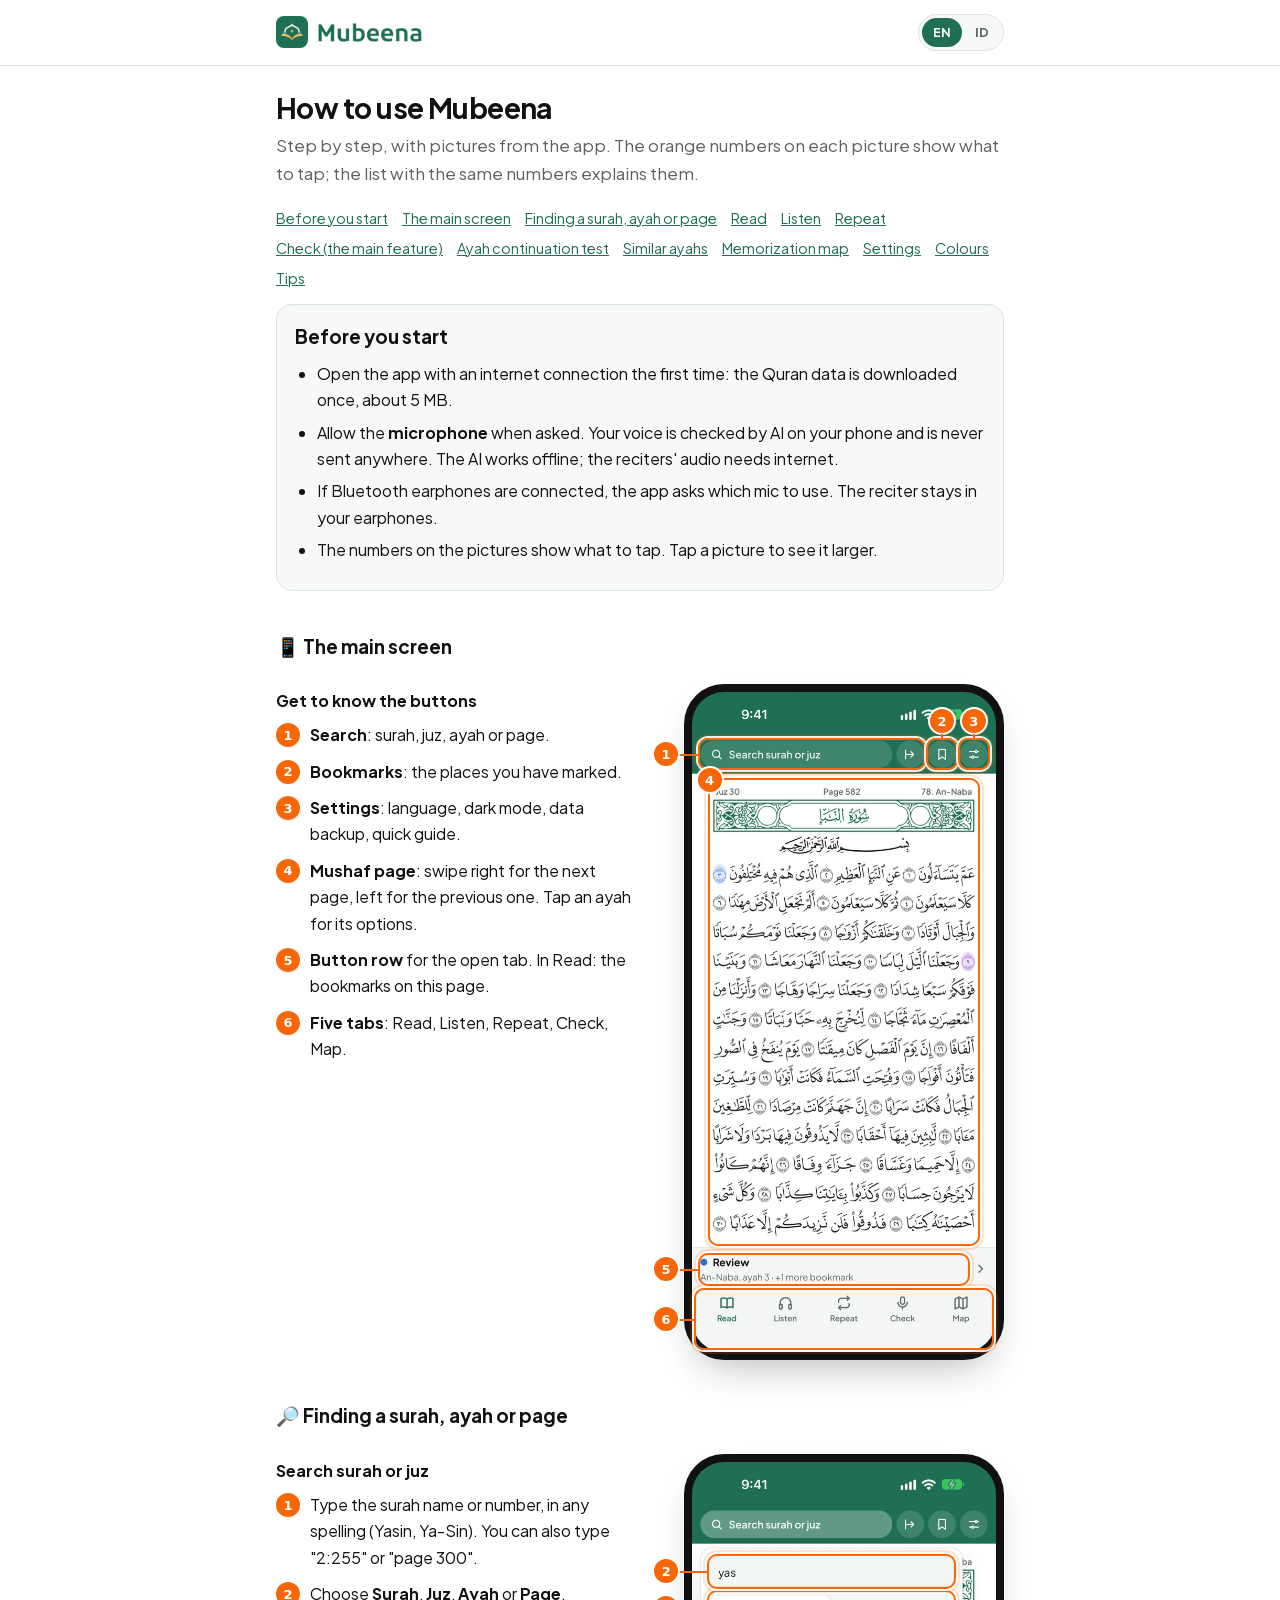
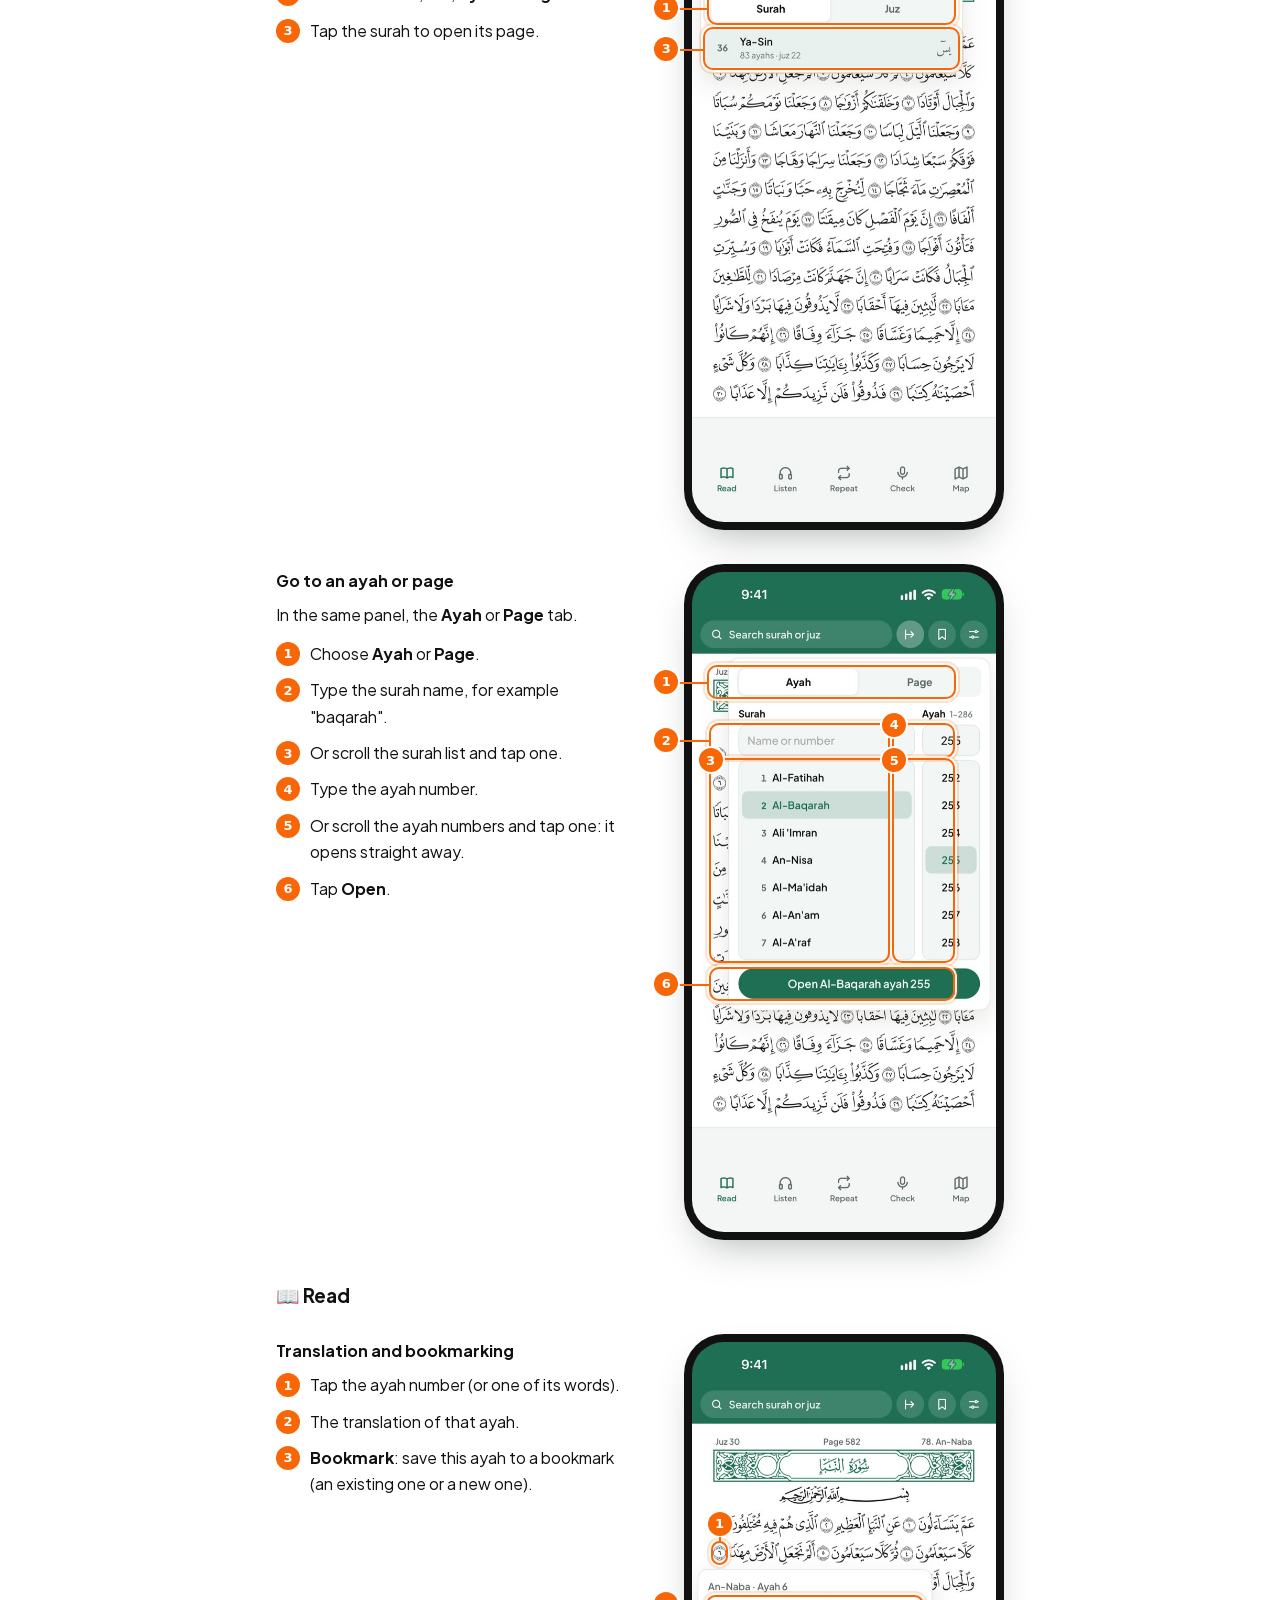
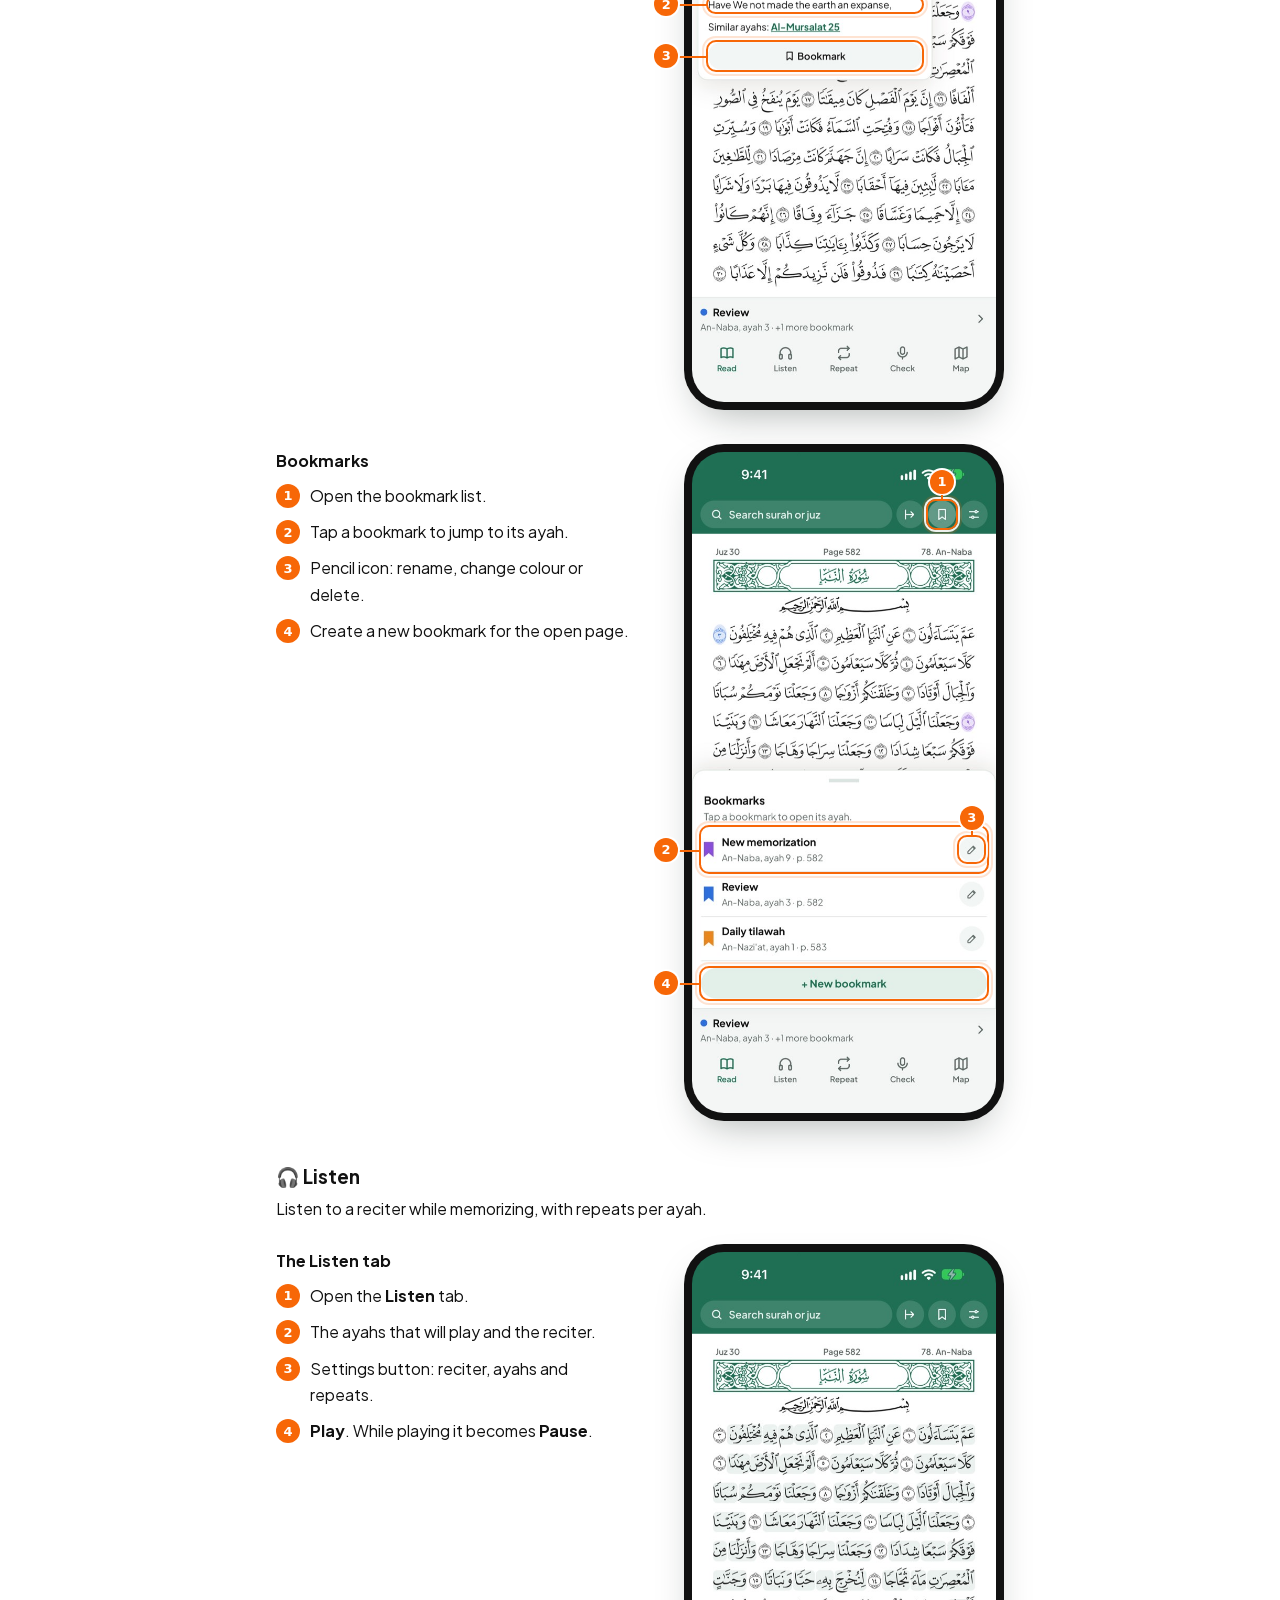
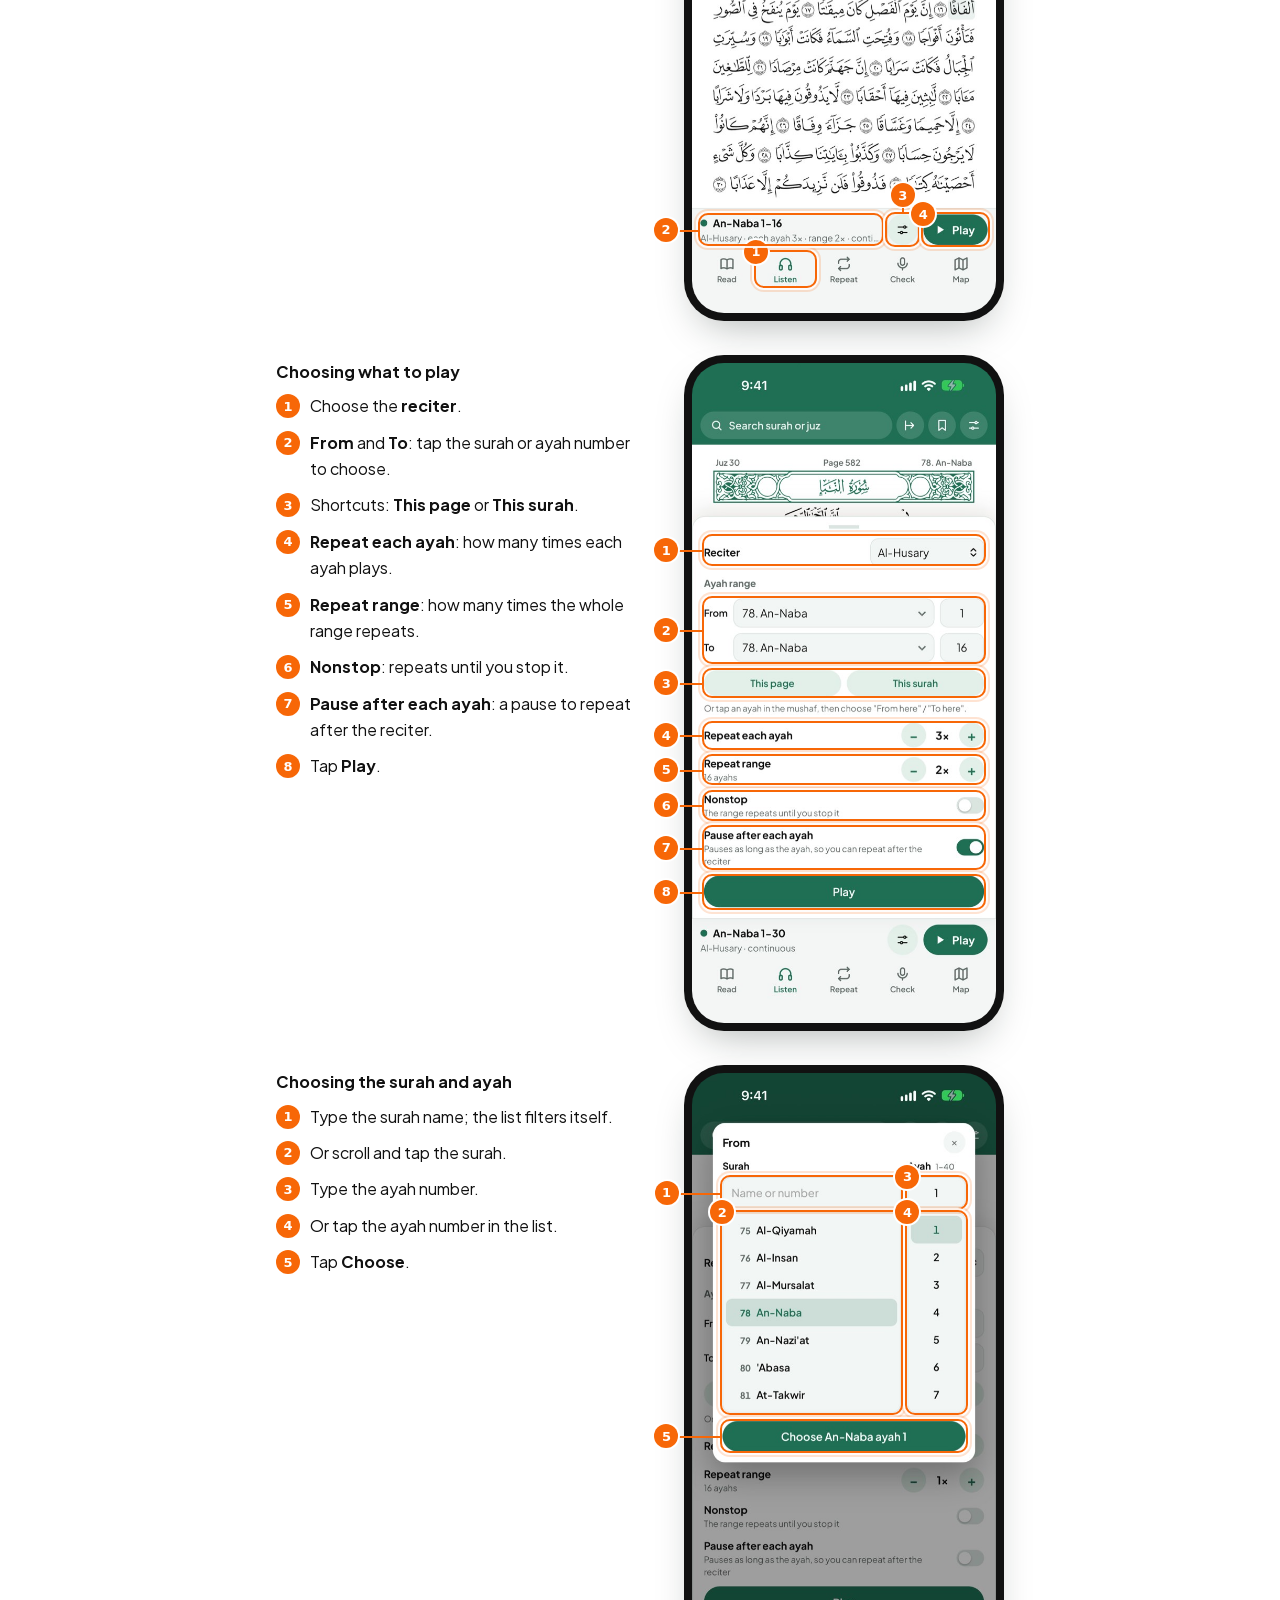
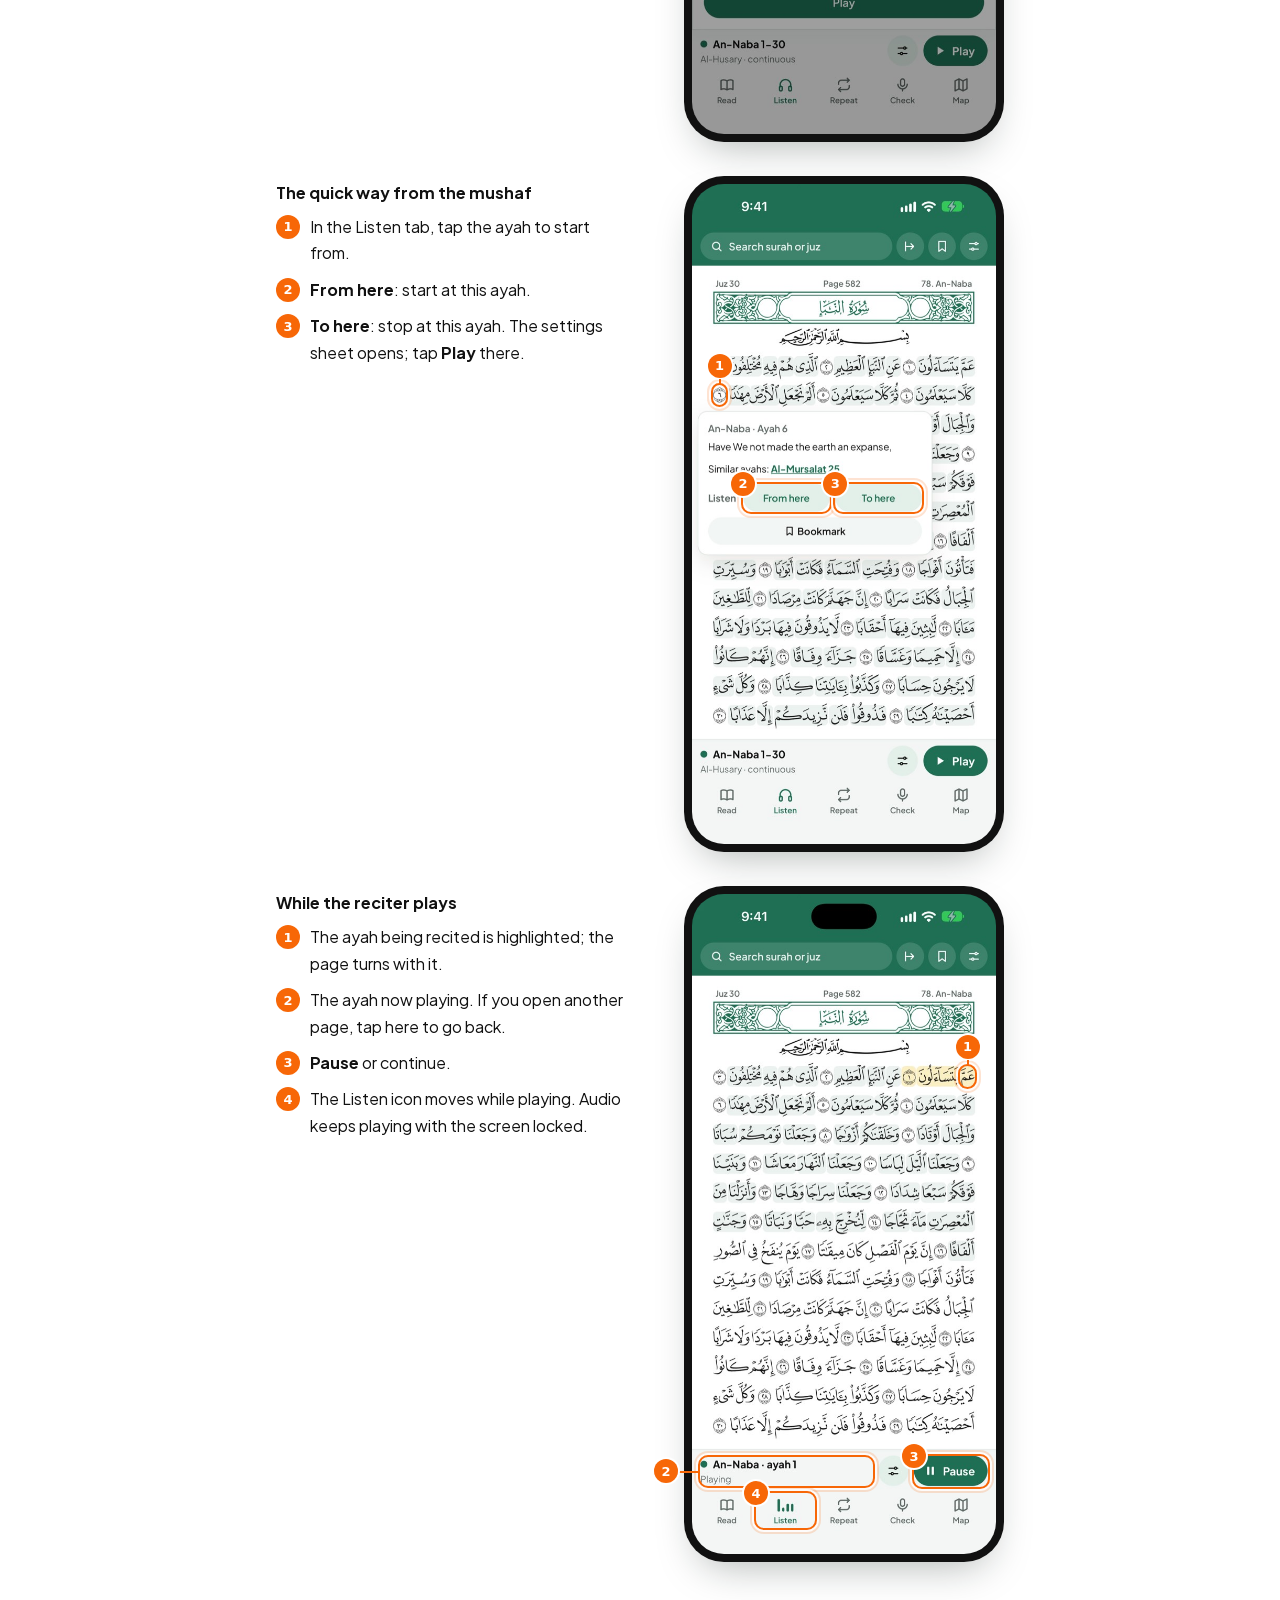
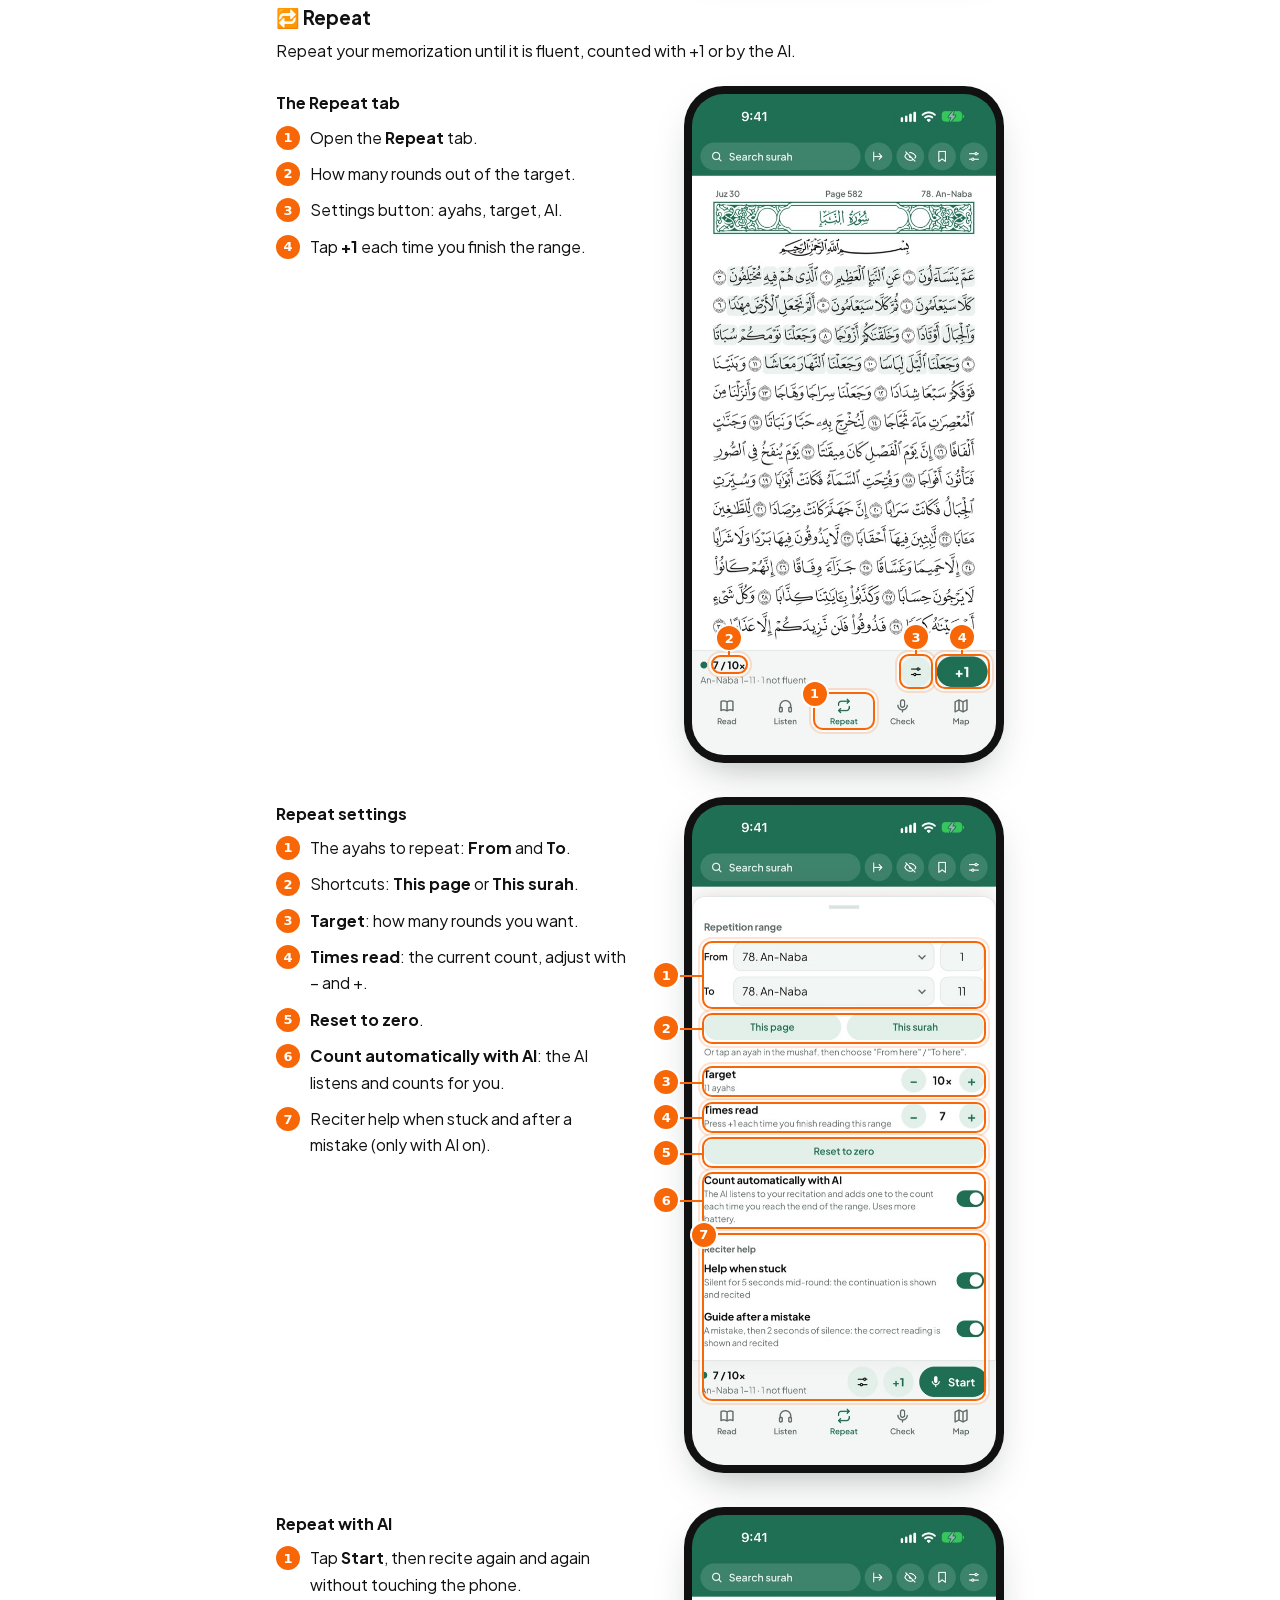
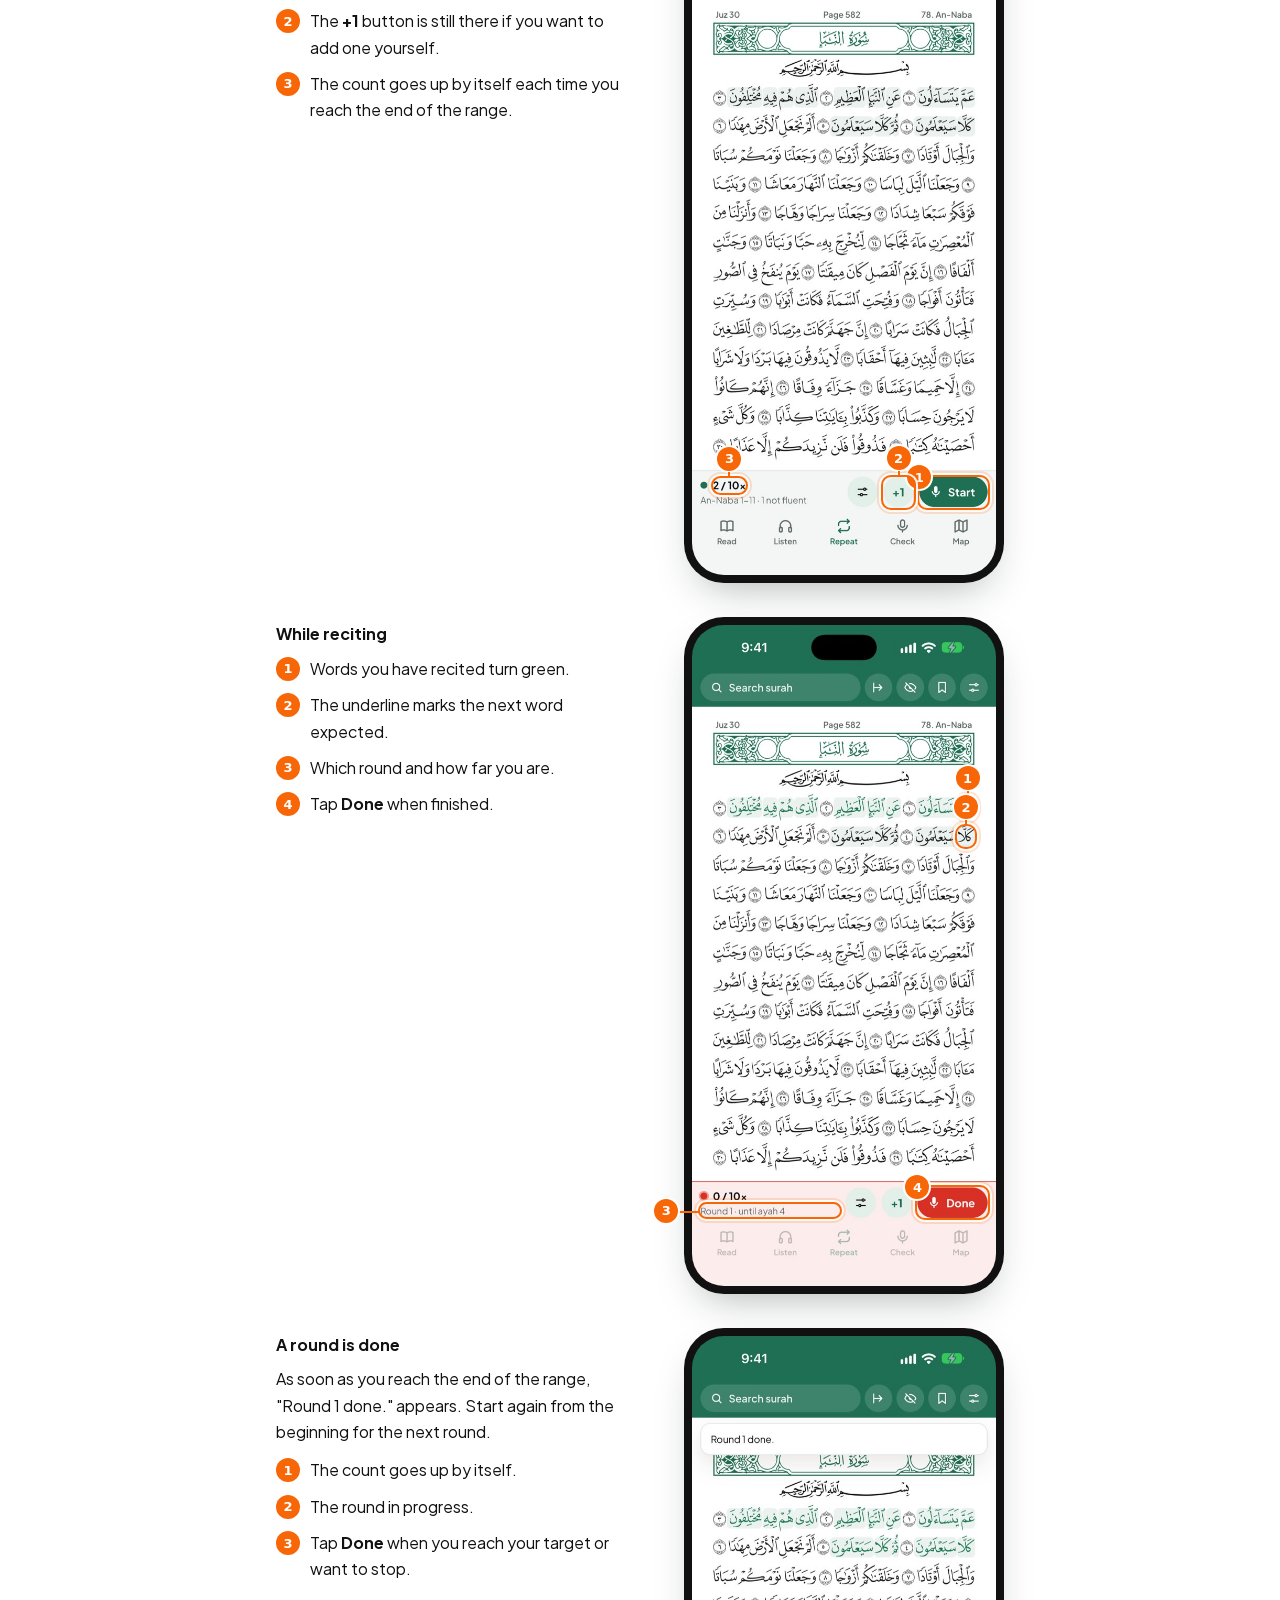
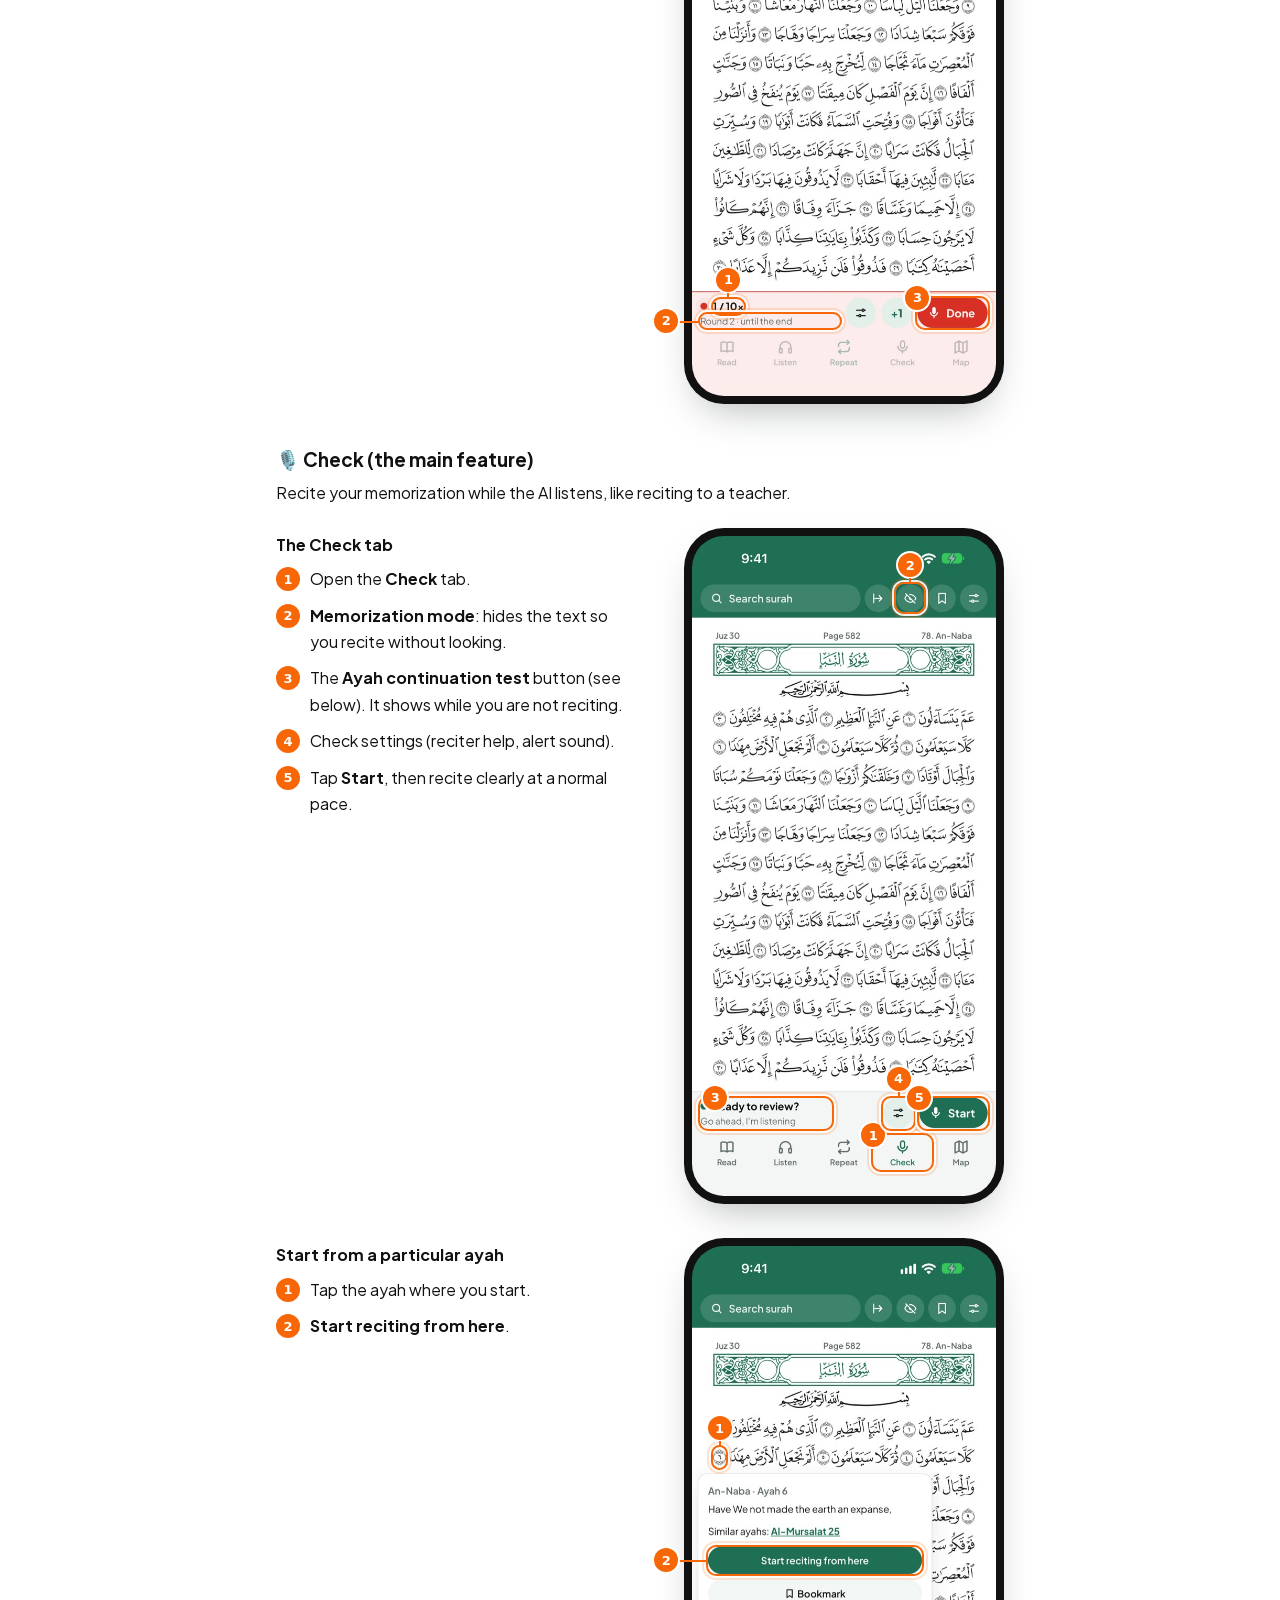
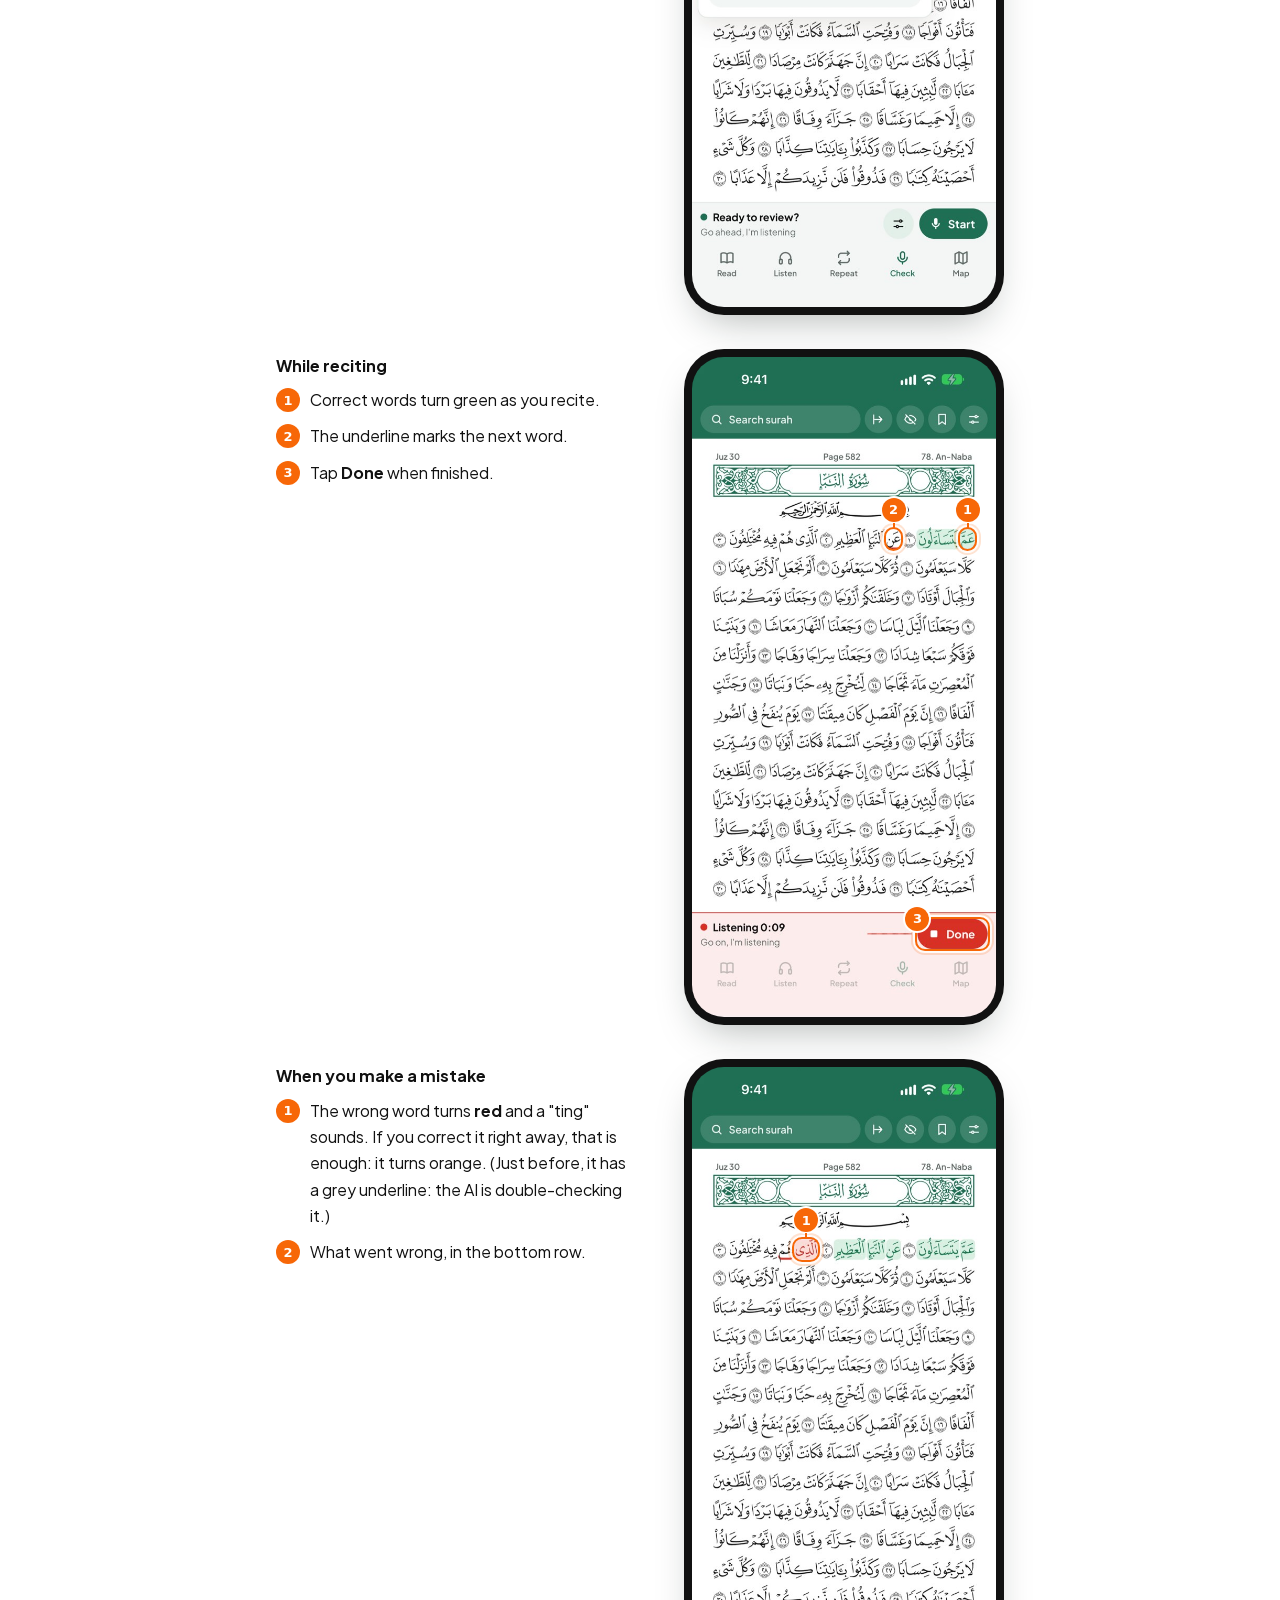
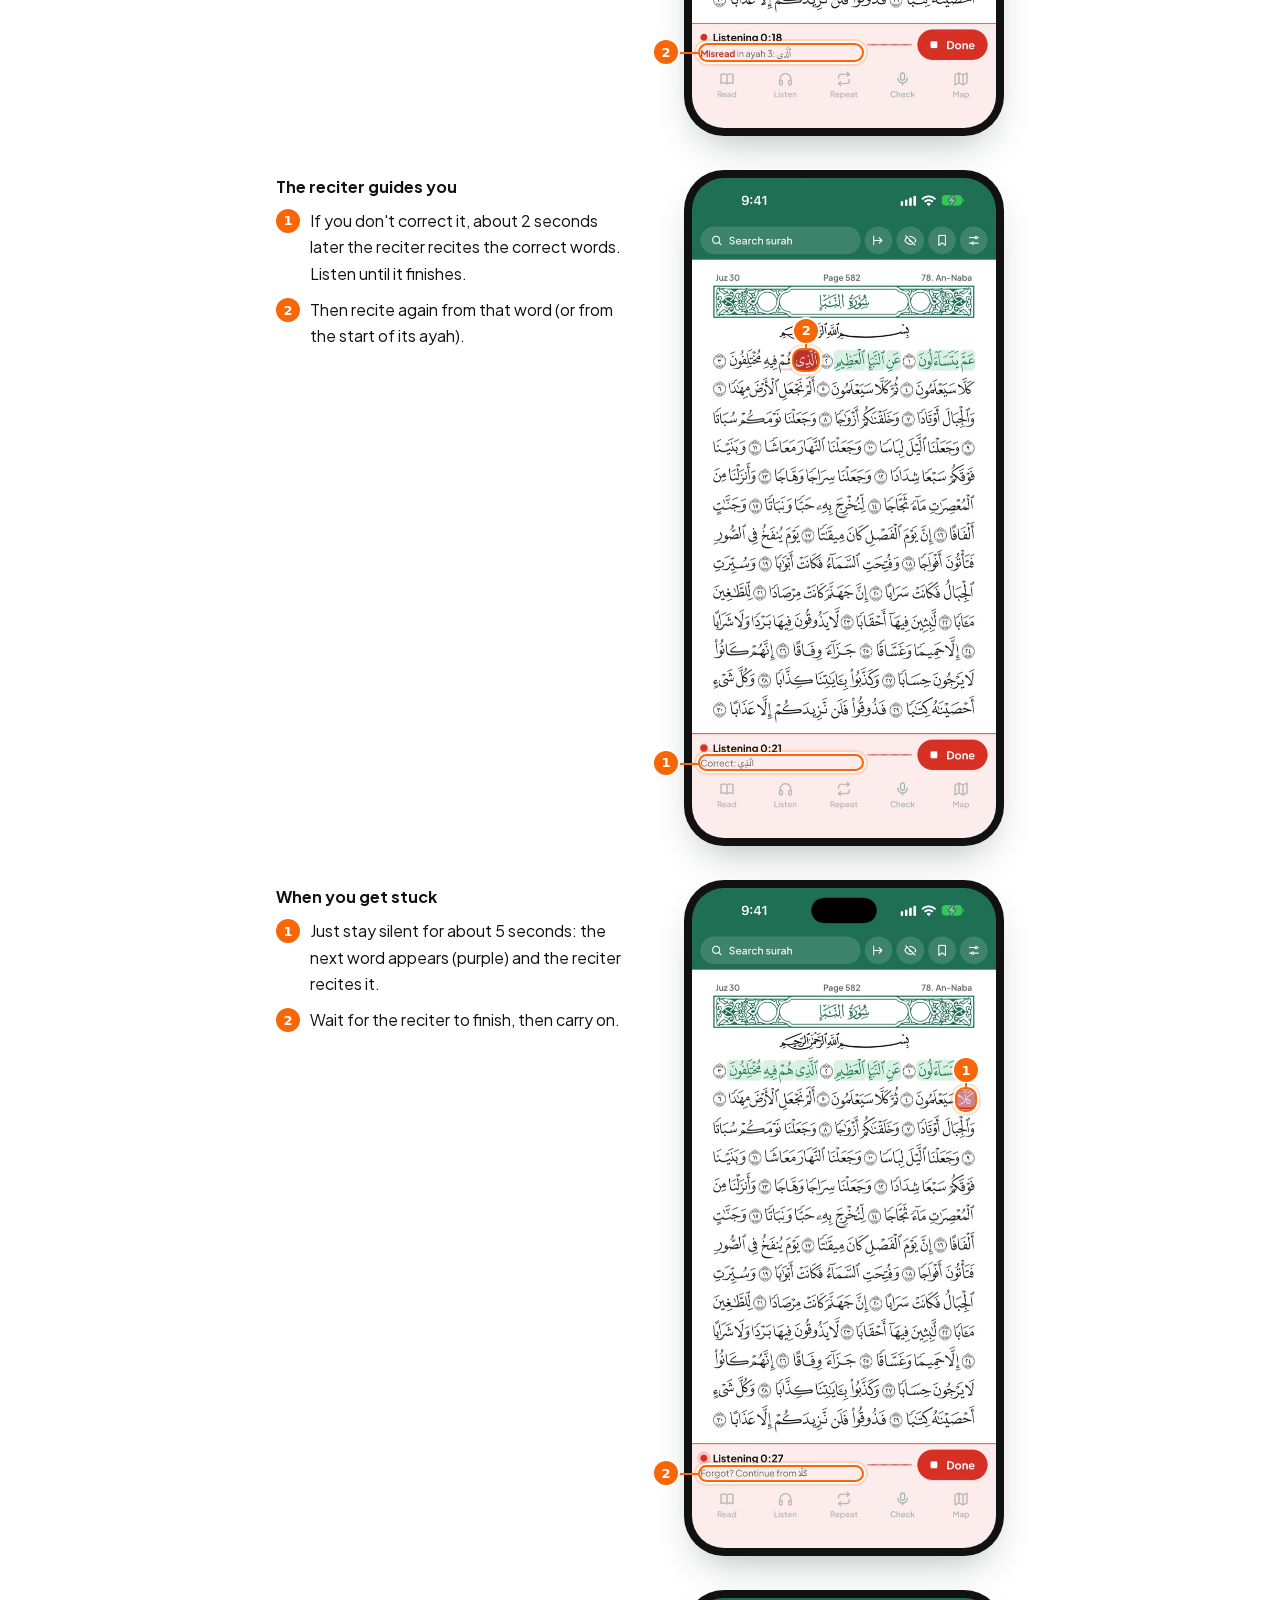
==== commit 4677d4cd: "Add files via upload" ====
--- a/panduan.html
+++ b/panduan.html
@@ -9,6 +9,8 @@
 <meta name="description" content="Step-by-step guide to Mubeena AI: Quran Memorization, with pictures from the app showing what to tap.">
 <link rel="icon" href="aset/icon-192.png">
 <link rel="stylesheet" href="aset/gaya.css">
+<link rel="stylesheet" href="aset/navigasi.css">
+<script src="aset/navigasi.js" defer></script>
 <script src="aset/bahasa.js"></script>
 <style>
   /* Panduan langkah demi langkah (15 Okt 2026). Dibuat oleh ios/alat/panduan_buat.mjs: jangan diubah dengan tangan,
@@ -54,7 +56,7 @@
   .tanda { flex: none; min-width: 112px; text-align: center; font-weight: 700; font-size: 14px; padding: 3px 10px; border-radius: 8px; }
   .t-ok { color: var(--ok); background: var(--ok-bg); } .t-bad { color: var(--bad); background: var(--bad-bg); }
   .t-fix { color: var(--fix); background: var(--fix-bg); } .t-hint { color: var(--hint); background: var(--hint-bg); }
-  .t-lafal { color: var(--lafal); background: var(--lafal-bg); }
+  .t-lafal { color: var(--ok); background: var(--ok-bg); text-decoration: underline dotted 2px; text-underline-offset: 4px; }
   .t-cek { color: var(--redup); text-decoration: underline dotted 2px; text-underline-offset: 5px; }
   @media (max-width: 700px) {
     .langkah { grid-template-columns: minmax(0, 1fr); grid-template-areas: "kepala" "hp" "nomor"; grid-template-rows: none; row-gap: 14px; }
@@ -80,6 +82,7 @@
     <ul>
       <li>Saat pertama dibuka, sambungkan ke internet: data Al-Qur'an diunduh sekali, sekitar 5 MB.</li>
       <li>Izinkan <b>mikrofon</b> saat diminta. Suara Anda diperiksa AI langsung di HP dan tidak dikirim ke mana pun. AI-nya bekerja tanpa internet; suara qari perlu internet.</li>
+      <li>Kalau earphone Bluetooth tersambung, aplikasi bertanya mau memakai mic yang mana. Suara qari tetap keluar di earphone.</li>
       <li>Angka di gambar menunjukkan tombol yang diketuk. Ketuk gambar untuk melihatnya lebih besar.</li>
     </ul>
   </div>
@@ -88,15 +91,14 @@
     <h2>📱 Layar utama</h2>
     <div class="langkah">
       <div class="kepala"><h3>Kenali tombol-tombolnya</h3></div>
-      <figure class="hp"><a class="layar" href="aset/panduan/id/utama.jpg" target="_blank" rel="noopener"><img src="aset/panduan/id/utama.jpg" alt="Kenali tombol-tombolnya" loading="lazy" width="580" height="1260"><span class="tk luar" style="left:2.05%;top:7.01%;width:64.54%;height:4.81%;--kl:3.17%"><b>1</b></span><span class="tk kecil" style="left:66.59%;top:7.01%;width:10.45%;height:4.81%"><b>2</b></span><span class="tk kecil" style="left:77.05%;top:7.01%;width:10.45%;height:4.81%"><b>3</b></span><span class="tk kecil" style="left:87.5%;top:7.01%;width:10.45%;height:4.81%"><b>4</b></span><span class="tk" style="left:5.12%;top:13.08%;width:89.77%;height:70.79%"><b>5</b></span><span class="tk luar" style="left:2.05%;top:84.94%;width:89.54%;height:4.98%;--kl:2.29%"><b>6</b></span><span class="tk luar" style="left:0.5%;top:90.25%;width:99%;height:9.45%;--kl:0.51%"><b>7</b></span></a></figure>
-      <ol class="nomor">
-        <li><b class="no">1</b><span><b>Cari surah atau juz</b>: ketik nama surah atau pilih juz.</span></li>
-        <li><b class="no">2</b><span><b>Pergi ke</b>: langsung ke ayat atau halaman tertentu.</span></li>
-        <li><b class="no">3</b><span><b>Penanda</b>: daftar tempat yang Anda tandai.</span></li>
-        <li><b class="no">4</b><span><b>Pengaturan</b>: bahasa, mode malam, cadangan data, panduan singkat.</span></li>
-        <li><b class="no">5</b><span><b>Halaman mushaf</b>: geser ke kanan untuk halaman berikutnya, ke kiri untuk halaman sebelumnya. Ketuk sebuah ayat untuk pilihan ayat itu.</span></li>
-        <li><b class="no">6</b><span><b>Baris tombol</b> untuk menu yang sedang dibuka. Di Baca: penanda yang ada di halaman ini.</span></li>
-        <li><b class="no">7</b><span><b>Lima menu</b>: Baca, Dengar, Takrir, Setor, Peta.</span></li>
+      <figure class="hp"><a class="layar" href="aset/panduan/id/utama.jpg" target="_blank" rel="noopener"><img src="aset/panduan/id/utama.jpg" alt="Kenali tombol-tombolnya" loading="lazy" width="580" height="1260"><span class="tk luar" style="left:2.05%;top:7.01%;width:75%;height:4.81%;--kl:2.73%"><b>1</b></span><span class="tk kecil" style="left:77.05%;top:7.01%;width:10.45%;height:4.81%"><b>2</b></span><span class="tk kecil" style="left:87.5%;top:7.01%;width:10.45%;height:4.81%"><b>3</b></span><span class="tk" style="left:5.12%;top:13.08%;width:89.77%;height:70.79%"><b>4</b></span><span class="tk luar" style="left:2.05%;top:84.94%;width:89.54%;height:4.98%;--kl:2.29%"><b>5</b></span><span class="tk luar" style="left:0.5%;top:90.25%;width:99%;height:9.45%;--kl:0.51%"><b>6</b></span></a></figure>
+      <ol class="nomor">
+        <li><b class="no">1</b><span><b>Cari</b>: surah, juz, ayat, atau halaman.</span></li>
+        <li><b class="no">2</b><span><b>Penanda</b>: daftar tempat yang Anda tandai.</span></li>
+        <li><b class="no">3</b><span><b>Pengaturan</b>: bahasa, mode malam, cadangan data, panduan singkat.</span></li>
+        <li><b class="no">4</b><span><b>Halaman mushaf</b>: geser ke kanan untuk halaman berikutnya, ke kiri untuk halaman sebelumnya. Ketuk sebuah ayat untuk pilihan ayat itu.</span></li>
+        <li><b class="no">5</b><span><b>Baris tombol</b> untuk menu yang sedang dibuka. Di Baca: penanda yang ada di halaman ini.</span></li>
+        <li><b class="no">6</b><span><b>Lima menu</b>: Baca, Dengar, Takrir, Setor, Peta.</span></li>
       </ol>
     </div>
   </section>
@@ -105,16 +107,16 @@
     <h2>🔎 Mencari surah, ayat, atau halaman</h2>
     <div class="langkah">
       <div class="kepala"><h3>Cari surah atau juz</h3></div>
-      <figure class="hp"><a class="layar" href="aset/panduan/id/cari.jpg" target="_blank" rel="noopener"><img src="aset/panduan/id/cari.jpg" alt="Cari surah atau juz" loading="lazy" width="580" height="1260"><span class="tk luar" style="left:5%;top:14.02%;width:81.81%;height:5.36%;--kl:6.11%"><b>1</b></span><span class="tk luar" style="left:5%;top:19.58%;width:81.81%;height:5.21%;--kl:6.11%"><b>2</b></span><span class="tk luar" style="left:3.64%;top:24.79%;width:84.54%;height:6.61%;--kl:4.3%"><b>3</b></span></a></figure>
-      <ol class="nomor">
-        <li><b class="no">1</b><span>Ketik nama surah atau nomornya. Daftarnya langsung menyaring.</span></li>
-        <li><b class="no">2</b><span>Pilih <b>Surah</b> atau <b>Juz</b>.</span></li>
+      <figure class="hp"><a class="layar" href="aset/panduan/id/cari.jpg" target="_blank" rel="noopener"><img src="aset/panduan/id/cari.jpg" alt="Cari surah atau juz" loading="lazy" width="580" height="1260"><span class="tk luar" style="left:5%;top:19.43%;width:81.81%;height:5.36%;--kl:6.11%"><b>1</b></span><span class="tk luar" style="left:5%;top:14.02%;width:81.81%;height:5.21%;--kl:6.11%"><b>2</b></span><span class="tk luar" style="left:3.64%;top:25%;width:84.54%;height:6.61%;--kl:4.3%"><b>3</b></span></a></figure>
+      <ol class="nomor">
+        <li><b class="no">1</b><span>Ketik nama surah atau nomornya, dengan ejaan apa pun (Yasin, Ya-Sin). Bisa juga langsung "2:255" atau "hal 300".</span></li>
+        <li><b class="no">2</b><span>Pilih <b>Surah</b>, <b>Juz</b>, <b>Ayat</b>, atau <b>Halaman</b>.</span></li>
         <li><b class="no">3</b><span>Ketuk surahnya untuk membuka halamannya.</span></li>
       </ol>
     </div>
     <div class="langkah">
-      <div class="kepala"><h3>Pergi ke ayat atau halaman</h3><p>Tekan tombol <b>Pergi ke</b> (nomor 2 di layar utama).</p></div>
-      <figure class="hp"><a class="layar" href="aset/panduan/id/pergi.jpg" target="_blank" rel="noopener"><img src="aset/panduan/id/pergi.jpg" alt="Pergi ke ayat atau halaman" loading="lazy" width="580" height="1260"><span class="tk luar" style="left:14.09%;top:14.02%;width:81.81%;height:5.21%;--kl:17.22%"><b>1</b></span><span class="tk luar" style="left:14.55%;top:22.81%;width:59.54%;height:5.36%;--kl:24.43%"><b>2</b></span><span class="tk" style="left:14.55%;top:28.17%;width:59.54%;height:30.96%"><b>3</b></span><span class="tk" style="left:75%;top:22.81%;width:20.45%;height:5.36%"><b>4</b></span><span class="tk" style="left:75%;top:28.17%;width:20.45%;height:30.96%"><b>5</b></span><span class="tk luar" style="left:14.55%;top:59.76%;width:80.91%;height:5.23%;--kl:17.98%"><b>6</b></span></a></figure>
+      <div class="kepala"><h3>Pergi ke ayat atau halaman</h3><p>Di panel yang sama, tab <b>Ayat</b> atau <b>Halaman</b>.</p></div>
+      <figure class="hp"><a class="layar" href="aset/panduan/id/pergi.jpg" target="_blank" rel="noopener"><img src="aset/panduan/id/pergi.jpg" alt="Pergi ke ayat atau halaman" loading="lazy" width="580" height="1260"><span class="tk luar" style="left:5%;top:14.02%;width:81.81%;height:5.21%;--kl:6.11%"><b>1</b></span><span class="tk luar" style="left:5.46%;top:22.81%;width:59.54%;height:5.36%;--kl:9.17%"><b>2</b></span><span class="tk" style="left:5.46%;top:28.17%;width:59.54%;height:30.96%"><b>3</b></span><span class="tk" style="left:65.91%;top:22.81%;width:20.45%;height:5.36%"><b>4</b></span><span class="tk" style="left:65.91%;top:28.17%;width:20.45%;height:30.96%"><b>5</b></span><span class="tk luar" style="left:5.46%;top:59.76%;width:80.91%;height:5.23%;--kl:6.75%"><b>6</b></span></a></figure>
       <ol class="nomor">
         <li><b class="no">1</b><span>Pilih <b>Ayat</b> atau <b>Halaman</b>.</span></li>
         <li><b class="no">2</b><span>Ketik nama surah, misalnya "baqarah".</span></li>
@@ -164,7 +166,7 @@
     </div>
     <div class="langkah">
       <div class="kepala"><h3>Mengatur yang diputar</h3></div>
-      <figure class="hp"><a class="layar" href="aset/panduan/id/dengar-atur.jpg" target="_blank" rel="noopener"><img src="aset/panduan/id/dengar-atur.jpg" alt="Mengatur yang diputar" loading="lazy" width="580" height="1260"><span class="tk luar" style="left:3.18%;top:28.11%;width:93.63%;height:4.92%;--kl:3.39%"><b>1</b></span><span class="tk luar" style="left:3.18%;top:37.24%;width:93.63%;height:10.25%;--kl:3.39%"><b>2</b></span><span class="tk luar" style="left:3.18%;top:48.12%;width:93.63%;height:4.6%;--kl:3.39%"><b>3</b></span><span class="tk luar" style="left:3.18%;top:56.09%;width:93.63%;height:4.4%;--kl:3.39%"><b>4</b></span><span class="tk luar" style="left:3.18%;top:61.11%;width:93.63%;height:4.8%;--kl:3.39%"><b>5</b></span><span class="tk luar" style="left:3.18%;top:66.53%;width:93.63%;height:4.8%;--kl:3.39%"><b>6</b></span><span class="tk luar" style="left:3.18%;top:71.96%;width:93.63%;height:4.8%;--kl:3.39%"><b>7</b></span><span class="tk luar" style="left:3.18%;top:77.39%;width:93.63%;height:5.44%;--kl:3.39%"><b>8</b></span></a></figure>
+      <figure class="hp"><a class="layar" href="aset/panduan/id/dengar-atur.jpg" target="_blank" rel="noopener"><img src="aset/panduan/id/dengar-atur.jpg" alt="Mengatur yang diputar" loading="lazy" width="580" height="1260"><span class="tk luar" style="left:3.18%;top:27.83%;width:93.63%;height:4.92%;--kl:3.39%"><b>1</b></span><span class="tk luar" style="left:3.18%;top:37.24%;width:93.63%;height:10.25%;--kl:3.39%"><b>2</b></span><span class="tk luar" style="left:3.18%;top:48.12%;width:93.63%;height:4.6%;--kl:3.39%"><b>3</b></span><span class="tk luar" style="left:3.18%;top:56.09%;width:93.63%;height:4.4%;--kl:3.39%"><b>4</b></span><span class="tk luar" style="left:3.18%;top:61.11%;width:93.63%;height:4.8%;--kl:3.39%"><b>5</b></span><span class="tk luar" style="left:3.18%;top:66.53%;width:93.63%;height:4.8%;--kl:3.39%"><b>6</b></span><span class="tk luar" style="left:3.18%;top:71.96%;width:93.63%;height:4.8%;--kl:3.39%"><b>7</b></span><span class="tk luar" style="left:3.18%;top:77.39%;width:93.63%;height:5.44%;--kl:3.39%"><b>8</b></span></a></figure>
       <ol class="nomor">
         <li><b class="no">1</b><span>Pilih <b>qari</b>.</span></li>
         <li><b class="no">2</b><span><b>Dari</b> dan <b>Sampai</b>: ketuk nama surah atau nomor ayat untuk memilihnya.</span></li>
@@ -223,7 +225,7 @@
     </div>
     <div class="langkah">
       <div class="kepala"><h3>Pengaturan Takrir</h3></div>
-      <figure class="hp"><a class="layar" href="aset/panduan/id/takrir-atur.jpg" target="_blank" rel="noopener"><img src="aset/panduan/id/takrir-atur.jpg" alt="Pengaturan Takrir" loading="lazy" width="580" height="1260"><span class="tk luar" style="left:3.18%;top:20.43%;width:93.63%;height:10.25%;--kl:3.39%"><b>1</b></span><span class="tk luar" style="left:3.18%;top:31.31%;width:93.63%;height:4.6%;--kl:3.39%"><b>2</b></span><span class="tk luar" style="left:3.18%;top:39.27%;width:93.63%;height:4.8%;--kl:3.39%"><b>3</b></span><span class="tk luar" style="left:3.18%;top:44.7%;width:93.63%;height:4.8%;--kl:3.39%"><b>4</b></span><span class="tk luar" style="left:3.18%;top:50.13%;width:93.63%;height:4.6%;--kl:3.39%"><b>5</b></span><span class="tk luar" style="left:3.18%;top:55.36%;width:93.63%;height:6.7%;--kl:3.39%"><b>6</b></span><span class="tk" style="left:3.18%;top:62.68%;width:93.63%;height:25.51%"><b>7</b></span></a></figure>
+      <figure class="hp"><a class="layar" href="aset/panduan/id/takrir-atur.jpg" target="_blank" rel="noopener"><img src="aset/panduan/id/takrir-atur.jpg" alt="Pengaturan Takrir" loading="lazy" width="580" height="1260"><span class="tk luar" style="left:3.18%;top:20.72%;width:93.63%;height:10.25%;--kl:3.39%"><b>1</b></span><span class="tk luar" style="left:3.18%;top:31.59%;width:93.63%;height:4.6%;--kl:3.39%"><b>2</b></span><span class="tk luar" style="left:3.18%;top:39.56%;width:93.63%;height:4.8%;--kl:3.39%"><b>3</b></span><span class="tk luar" style="left:3.18%;top:44.98%;width:93.63%;height:4.8%;--kl:3.39%"><b>4</b></span><span class="tk luar" style="left:3.18%;top:50.41%;width:93.63%;height:4.6%;--kl:3.39%"><b>5</b></span><span class="tk luar" style="left:3.18%;top:55.64%;width:93.63%;height:6.7%;--kl:3.39%"><b>6</b></span><span class="tk" style="left:3.18%;top:62.96%;width:93.63%;height:25.51%"><b>7</b></span></a></figure>
       <ol class="nomor">
         <li><b class="no">1</b><span>Ayat yang diulang: <b>Dari</b> dan <b>Sampai</b>.</span></li>
         <li><b class="no">2</b><span>Pilihan cepat: <b>Halaman ini</b> atau <b>Surah ini</b>.</span></li>
@@ -269,12 +271,13 @@
     <p>Setor hafalan, disimak AI seperti kepada seorang ustadz.</p>
     <div class="langkah">
       <div class="kepala"><h3>Menu Setor</h3></div>
-      <figure class="hp"><a class="layar" href="aset/panduan/id/setor.jpg" target="_blank" rel="noopener"><img src="aset/panduan/id/setor.jpg" alt="Menu Setor" loading="lazy" width="580" height="1260"><span class="tk" style="left:58.95%;top:90.46%;width:20.63%;height:5.83%"><b>1</b></span><span class="tk kecil" style="left:66.59%;top:7.01%;width:10.45%;height:4.81%"><b>2</b></span><span class="tk kecil" style="left:61.79%;top:84.81%;width:11.36%;height:5.23%"><b>3</b></span><span class="tk" style="left:73.61%;top:84.81%;width:24.34%;height:5.23%"><b>4</b></span></a></figure>
+      <figure class="hp"><a class="layar" href="aset/panduan/id/setor.jpg" target="_blank" rel="noopener"><img src="aset/panduan/id/setor.jpg" alt="Menu Setor" loading="lazy" width="580" height="1260"><span class="tk" style="left:58.95%;top:90.46%;width:20.63%;height:5.83%"><b>1</b></span><span class="tk kecil" style="left:66.59%;top:7.01%;width:10.45%;height:4.81%"><b>2</b></span><span class="tk kiri" style="left:2.05%;top:84.81%;width:37%;height:5.23%"><b>3</b></span><span class="tk kecil" style="left:61.79%;top:84.81%;width:11.36%;height:5.23%"><b>4</b></span><span class="tk" style="left:73.61%;top:84.81%;width:24.34%;height:5.23%"><b>5</b></span></a></figure>
       <ol class="nomor">
         <li><b class="no">1</b><span>Buka menu <b>Setor</b>.</span></li>
         <li><b class="no">2</b><span><b>Mode hafalan</b>: teks ditutup, untuk setor tanpa melihat.</span></li>
-        <li><b class="no">3</b><span>Pengaturan setoran (bantuan qari, bunyi, Tes sambung ayat).</span></li>
-        <li><b class="no">4</b><span>Tekan <b>Mulai</b>, lalu baca dengan suara jelas dan tempo biasa.</span></li>
+        <li><b class="no">3</b><span>Tombol <b>Tes sambung ayat</b> (lihat di bawah). Muncul selagi belum membaca.</span></li>
+        <li><b class="no">4</b><span>Pengaturan setoran (bantuan qari, bunyi).</span></li>
+        <li><b class="no">5</b><span>Tekan <b>Mulai</b>, lalu baca dengan suara jelas dan tempo biasa.</span></li>
       </ol>
     </div>
     <div class="langkah">
@@ -339,9 +342,9 @@
     </div>
     <div class="langkah">
       <div class="kepala"><h3>Pengaturan setoran</h3></div>
-      <figure class="hp"><a class="layar" href="aset/panduan/id/setor-atur.jpg" target="_blank" rel="noopener"><img src="aset/panduan/id/setor-atur.jpg" alt="Pengaturan setoran" loading="lazy" width="580" height="1260"><span class="tk luar" style="left:3.18%;top:40.11%;width:93.63%;height:4.43%;--kl:3.39%"><b>1</b></span><span class="tk luar" style="left:3.18%;top:50%;width:93.63%;height:6.7%;--kl:3.39%"><b>2</b></span><span class="tk luar" style="left:3.18%;top:61.49%;width:93.63%;height:6.7%;--kl:3.39%"><b>3</b></span><span class="tk luar" style="left:3.18%;top:68.81%;width:93.63%;height:6.7%;--kl:3.39%"><b>4</b></span><span class="tk luar" style="left:3.18%;top:76.13%;width:93.63%;height:6.7%;--kl:3.39%"><b>5</b></span></a></figure>
-      <ol class="nomor">
-        <li><b class="no">1</b><span><b>Tes sambung ayat</b> (lihat di bawah).</span></li>
+      <figure class="hp"><a class="layar" href="aset/panduan/id/setor-atur.jpg" target="_blank" rel="noopener"><img src="aset/panduan/id/setor-atur.jpg" alt="Pengaturan setoran" loading="lazy" width="580" height="1260"><span class="tk kecil" style="left:89.55%;top:46.02%;width:7.27%;height:3.35%"><b>1</b></span><span class="tk luar" style="left:3.18%;top:50%;width:93.63%;height:6.7%;--kl:3.39%"><b>2</b></span><span class="tk luar" style="left:3.18%;top:61.49%;width:93.63%;height:6.7%;--kl:3.39%"><b>3</b></span><span class="tk luar" style="left:3.18%;top:68.81%;width:93.63%;height:6.7%;--kl:3.39%"><b>4</b></span><span class="tk luar" style="left:3.18%;top:76.13%;width:93.63%;height:6.7%;--kl:3.39%"><b>5</b></span></a></figure>
+      <ol class="nomor">
+        <li><b class="no">1</b><span>Tombol <b>?</b>: penjelasan singkat menu ini. Ada juga di pengaturan menu lain.</span></li>
         <li><b class="no">2</b><span><b>Bunyi peringatan salah baca</b>.</span></li>
         <li><b class="no">3</b><span><b>Bantuan saat lupa</b>: qari membantu sesudah 5 detik diam.</span></li>
         <li><b class="no">4</b><span><b>Tuntun sesudah salah</b>: qari membacakan yang benar.</span></li>
@@ -354,18 +357,19 @@
     <h2>🧩 Tes sambung ayat</h2>
     <p>Seperti ujian tahfiz: qari membacakan satu ayat acak, Anda melanjutkan dari hafalan.</p>
     <div class="langkah">
-      <div class="kepala"><h3>Menyiapkan tes</h3><p>Buka dari pengaturan Setor › <b>Tes sambung ayat</b>.</p></div>
-      <figure class="hp"><a class="layar" href="aset/panduan/id/tes-atur.jpg" target="_blank" rel="noopener"><img src="aset/panduan/id/tes-atur.jpg" alt="Menyiapkan tes" loading="lazy" width="580" height="1260"><span class="tk luar" style="left:3.18%;top:52.07%;width:93.63%;height:12.35%;--kl:3.39%"><b>1</b></span><span class="tk luar" style="left:3.18%;top:65.04%;width:93.63%;height:4.4%;--kl:3.39%"><b>2</b></span><span class="tk luar" style="left:3.18%;top:70.06%;width:93.63%;height:6.7%;--kl:3.39%"><b>3</b></span><span class="tk luar" style="left:3.18%;top:77.39%;width:93.63%;height:5.44%;--kl:3.39%"><b>4</b></span></a></figure>
+      <div class="kepala"><h3>Menyiapkan tes</h3><p>Ketuk <b>Tes sambung ayat</b> di bawah layar, tab Setor.</p></div>
+      <figure class="hp"><a class="layar" href="aset/panduan/id/tes-atur.jpg" target="_blank" rel="noopener"><img src="aset/panduan/id/tes-atur.jpg" alt="Menyiapkan tes" loading="lazy" width="580" height="1260"><span class="tk luar" style="left:3.18%;top:36.62%;width:93.63%;height:12.35%;--kl:3.39%"><b>1</b></span><span class="tk luar" style="left:3.18%;top:53.95%;width:93.63%;height:10.25%;--kl:3.39%"><b>2</b></span><span class="tk luar" style="left:3.18%;top:65.04%;width:93.63%;height:4.4%;--kl:3.39%"><b>3</b></span><span class="tk luar" style="left:3.18%;top:70.06%;width:93.63%;height:6.7%;--kl:3.39%"><b>4</b></span><span class="tk luar" style="left:3.18%;top:77.39%;width:93.63%;height:5.44%;--kl:3.39%"><b>5</b></span></a></figure>
       <ol class="nomor">
         <li><b class="no">1</b><span>Ayat diambil dari: <b>Halaman ini</b>, <b>Surah ini</b>, <b>Juz ini</b>, atau <b>Hafalan di peta</b>.</span></li>
-        <li><b class="no">2</b><span><b>Jumlah soal</b>.</span></li>
-        <li><b class="no">3</b><span><b>Sambungan halaman</b>: soal dari ayat terakhir halaman, untuk melatih menyambung ke halaman berikutnya.</span></li>
-        <li><b class="no">4</b><span>Tekan <b>Mulai tes</b>.</span></li>
+        <li><b class="no">2</b><span>Atau pilih sendiri: <b>Dari</b> surah dan ayat berapa, <b>Sampai</b> surah dan ayat berapa.</span></li>
+        <li><b class="no">3</b><span><b>Jumlah soal</b>.</span></li>
+        <li><b class="no">4</b><span><b>Sambungan halaman</b>: soal dari ayat terakhir halaman, untuk melatih menyambung ke halaman berikutnya.</span></li>
+        <li><b class="no">5</b><span>Tekan <b>Mulai tes</b>.</span></li>
       </ol>
     </div>
     <div class="langkah">
       <div class="kepala"><h3>Menjawab soal</h3></div>
-      <figure class="hp"><a class="layar" href="aset/panduan/id/tes-soal.jpg" target="_blank" rel="noopener"><img src="aset/panduan/id/tes-soal.jpg" alt="Menjawab soal" loading="lazy" width="580" height="1260"><span class="tk kecil" style="left:81.31%;top:34.57%;width:12.52%;height:3.72%"><b>1</b></span><span class="tk luar" style="left:2.05%;top:87.32%;width:51.47%;height:2.6%;--kl:3.98%"><b>2</b></span><span class="tk" style="left:70.34%;top:84.81%;width:27.61%;height:5.23%"><b>3</b></span></a></figure>
+      <figure class="hp"><a class="layar" href="aset/panduan/id/tes-soal.jpg" target="_blank" rel="noopener"><img src="aset/panduan/id/tes-soal.jpg" alt="Menjawab soal" loading="lazy" width="580" height="1260"><span class="tk kecil" style="left:52.79%;top:61.03%;width:6.29%;height:3.72%"><b>1</b></span><span class="tk luar" style="left:2.05%;top:87.32%;width:51.47%;height:2.6%;--kl:3.98%"><b>2</b></span><span class="tk" style="left:70.34%;top:84.81%;width:27.61%;height:5.23%"><b>3</b></span></a></figure>
       <ol class="nomor">
         <li><b class="no">1</b><span>Ayat soal ditandai dan dibacakan qari. Teks lainnya ditutup.</span></li>
         <li><b class="no">2</b><span>Berapa ayat yang perlu Anda sambung. Mulailah membaca begitu qari selesai.</span></li>
@@ -412,9 +416,9 @@
     </div>
     <div class="langkah">
       <div class="kepala"><h3>Ringkasan</h3></div>
-      <figure class="hp"><a class="layar" href="aset/panduan/id/ringkasan.jpg" target="_blank" rel="noopener"><img src="aset/panduan/id/ringkasan.jpg" alt="Ringkasan" loading="lazy" width="580" height="1260"><span class="tk luar" style="left:2.27%;top:22.44%;width:95.45%;height:5.21%;--kl:2.38%"><b>1</b></span><span class="tk luar" style="left:2.27%;top:52.94%;width:95.45%;height:6.17%;--kl:2.38%"><b>2</b></span><span class="tk kecil" style="left:87.73%;top:53.88%;width:9.09%;height:4.19%"><b>3</b></span></a></figure>
-      <ol class="nomor">
-        <li><b class="no">1</b><span>Per <b>Surah</b>, per <b>Juz</b>, atau <b>Ayat mirip</b> yang pernah tertukar.</span></li>
+      <figure class="hp"><a class="layar" href="aset/panduan/id/ringkasan.jpg" target="_blank" rel="noopener"><img src="aset/panduan/id/ringkasan.jpg" alt="Ringkasan" loading="lazy" width="580" height="1260"><span class="tk luar" style="left:2.27%;top:22.44%;width:95.45%;height:5.05%;--kl:2.38%"><b>1</b></span><span class="tk luar" style="left:2.27%;top:52.79%;width:95.45%;height:6.17%;--kl:2.38%"><b>2</b></span><span class="tk kecil" style="left:87.73%;top:53.73%;width:9.09%;height:4.19%"><b>3</b></span></a></figure>
+      <ol class="nomor">
+        <li><b class="no">1</b><span>Per <b>Surah</b>, per <b>Juz</b>, <b>Ayat mirip</b> yang pernah tertukar, atau <b>Murajaah</b>: halaman yang paling lama tidak disetor ada di atas.</span></li>
         <li><b class="no">2</b><span>Ketuk satu baris untuk membuka halamannya. Garis hijau = bagian yang sudah lancar.</span></li>
         <li><b class="no">3</b><span>Hapus peta hafalan surah itu saja.</span></li>
       </ol>
@@ -425,7 +429,7 @@
     <h2>⚙️ Pengaturan</h2>
     <div class="langkah">
       <div class="kepala"><h3>Pengaturan umum</h3></div>
-      <figure class="hp"><a class="layar" href="aset/panduan/id/opsi.jpg" target="_blank" rel="noopener"><img src="aset/panduan/id/opsi.jpg" alt="Pengaturan umum" loading="lazy" width="580" height="1260"><span class="tk kecil" style="left:87.5%;top:7.01%;width:10.45%;height:4.81%"><b>1</b></span><span class="tk" style="left:41.82%;top:14.23%;width:53.63%;height:6.89%"><b>2</b></span><span class="tk" style="left:41.82%;top:21.75%;width:53.63%;height:9.82%"><b>3</b></span><span class="tk" style="left:41.82%;top:32.2%;width:53.63%;height:4.4%"><b>4</b></span><span class="tk" style="left:41.82%;top:37.22%;width:53.63%;height:3.14%"><b>5</b></span><span class="tk" style="left:41.82%;top:40.98%;width:53.63%;height:6.03%"><b>6</b></span><span class="tk" style="left:41.82%;top:47.64%;width:53.63%;height:4.06%"><b>7</b></span></a></figure>
+      <figure class="hp"><a class="layar" href="aset/panduan/id/opsi.jpg" target="_blank" rel="noopener"><img src="aset/panduan/id/opsi.jpg" alt="Pengaturan umum" loading="lazy" width="580" height="1260"><span class="tk kecil" style="left:87.5%;top:7.01%;width:10.45%;height:4.81%"><b>1</b></span><span class="tk" style="left:41.82%;top:14.23%;width:53.63%;height:6.89%"><b>2</b></span><span class="tk" style="left:41.82%;top:21.75%;width:53.63%;height:9.82%"><b>3</b></span><span class="tk" style="left:41.82%;top:32.2%;width:53.63%;height:4.4%"><b>4</b></span><span class="tk" style="left:41.82%;top:37.22%;width:53.63%;height:3.14%"><b>5</b></span><span class="tk" style="left:41.82%;top:40.98%;width:53.63%;height:6.03%"><b>6</b></span><span class="tk" style="left:41.82%;top:47.64%;width:53.63%;height:4.06%"><b>7</b></span><span class="tk" style="left:41.82%;top:52.32%;width:53.63%;height:4.06%"><b>8</b></span></a></figure>
       <ol class="nomor">
         <li><b class="no">1</b><span>Buka pengaturan.</span></li>
         <li><b class="no">2</b><span><b>Mubeena Pro</b>: berlangganan untuk semua surah.</span></li>
@@ -433,7 +437,8 @@
         <li><b class="no">4</b><span><b>Bahasa</b>: Indonesia atau English.</span></li>
         <li><b class="no">5</b><span><b>Mode malam</b>.</span></li>
         <li><b class="no">6</b><span><b>Cadangan data</b> (lihat di bawah).</span></li>
-        <li><b class="no">7</b><span><b>Panduan singkat</b>: tur pengenalan aplikasi.</span></li>
+        <li><b class="no">7</b><span><b>Penjelasan menu ini</b>: arti menu yang sedang dibuka.</span></li>
+        <li><b class="no">8</b><span><b>Panduan singkat</b>: pengenalan aplikasi.</span></li>
       </ol>
     </div>
     <div class="langkah">
@@ -450,9 +455,9 @@
     <h2>Arti warna</h2>
     <ul class="warna">
       <li><span class="tanda t-ok">benar</span> dibaca dengan benar</li>
-      <li><span class="tanda t-bad">salah</span> salah baca, terlewat, atau ada kata tambahan</li>
+      <li><span class="tanda t-bad">salah</span> salah baca, terlewat, ada kata tambahan, atau dituntun qari</li>
       <li><span class="tanda t-fix">dibetulkan</span> sempat salah, lalu dibetulkan sendiri</li>
-      <li><span class="tanda t-hint">dibantu</span> dibantu qari saat lupa atau sesudah salah</li>
+      <li><span class="tanda t-hint">dibantu</span> dibantu qari saat lupa</li>
       <li><span class="tanda t-lafal">catatan</span> pelafalan kurang jelas, tidak dihitung salah hafalan</li>
       <li><span class="tanda t-cek">garis abu-abu</span> AI sedang memeriksa ulang kata itu</li>
     </ul>
@@ -477,13 +482,14 @@
 <div data-lang="en">
   <h1>How to use Mubeena</h1>
   <p class="lead">Step by step, with pictures from the app. The orange numbers on each picture show what to tap; the list with the same numbers explains them.</p>
-  <ul class="isi"><li><a href="#en-mulai">Before you start</a></li><li><a href="#en-layar">The main screen</a></li><li><a href="#en-cari">Finding a surah, ayah or page</a></li><li><a href="#en-baca">Read</a></li><li><a href="#en-dengar">Listen</a></li><li><a href="#en-takrir">Repeat</a></li><li><a href="#en-setor">Check (the main feature)</a></li><li><a href="#en-tes">Continue-the-ayah test</a></li><li><a href="#en-mirip">Similar ayahs</a></li><li><a href="#en-peta">Memorization map</a></li><li><a href="#en-atur">Settings</a></li><li><a href="#en-warna">Colours</a></li><li><a href="#en-tips">Tips</a></li></ul>
+  <ul class="isi"><li><a href="#en-mulai">Before you start</a></li><li><a href="#en-layar">The main screen</a></li><li><a href="#en-cari">Finding a surah, ayah or page</a></li><li><a href="#en-baca">Read</a></li><li><a href="#en-dengar">Listen</a></li><li><a href="#en-takrir">Repeat</a></li><li><a href="#en-setor">Check (the main feature)</a></li><li><a href="#en-tes">Ayah continuation test</a></li><li><a href="#en-mirip">Similar ayahs</a></li><li><a href="#en-peta">Memorization map</a></li><li><a href="#en-atur">Settings</a></li><li><a href="#en-warna">Colours</a></li><li><a href="#en-tips">Tips</a></li></ul>
 
   <div class="kartu" id="en-mulai">
     <h2>Before you start</h2>
     <ul>
       <li>Open the app with an internet connection the first time: the Quran data is downloaded once, about 5 MB.</li>
       <li>Allow the <b>microphone</b> when asked. Your voice is checked by AI on your phone and is never sent anywhere. The AI works offline; the reciters' audio needs internet.</li>
+      <li>If Bluetooth earphones are connected, the app asks which mic to use. The reciter stays in your earphones.</li>
       <li>The numbers on the pictures show what to tap. Tap a picture to see it larger.</li>
     </ul>
   </div>
@@ -492,15 +498,14 @@
     <h2>📱 The main screen</h2>
     <div class="langkah">
       <div class="kepala"><h3>Get to know the buttons</h3></div>
-      <figure class="hp"><a class="layar" href="aset/panduan/en/utama.jpg" target="_blank" rel="noopener"><img src="aset/panduan/en/utama.jpg" alt="Get to know the buttons" loading="lazy" width="580" height="1260"><span class="tk luar" style="left:2.05%;top:7.01%;width:64.54%;height:4.81%;--kl:3.17%"><b>1</b></span><span class="tk kecil" style="left:66.59%;top:7.01%;width:10.45%;height:4.81%"><b>2</b></span><span class="tk kecil" style="left:77.05%;top:7.01%;width:10.45%;height:4.81%"><b>3</b></span><span class="tk kecil" style="left:87.5%;top:7.01%;width:10.45%;height:4.81%"><b>4</b></span><span class="tk" style="left:5.12%;top:13.08%;width:89.77%;height:70.79%"><b>5</b></span><span class="tk luar" style="left:2.05%;top:84.94%;width:89.54%;height:4.98%;--kl:2.29%"><b>6</b></span><span class="tk luar" style="left:0.5%;top:90.25%;width:99%;height:9.45%;--kl:0.51%"><b>7</b></span></a></figure>
-      <ol class="nomor">
-        <li><b class="no">1</b><span><b>Search surah or juz</b>: type a surah name or pick a juz.</span></li>
-        <li><b class="no">2</b><span><b>Go to</b>: jump straight to an ayah or a page.</span></li>
-        <li><b class="no">3</b><span><b>Bookmarks</b>: the places you have marked.</span></li>
-        <li><b class="no">4</b><span><b>Settings</b>: language, dark mode, data backup, quick guide.</span></li>
-        <li><b class="no">5</b><span><b>Mushaf page</b>: swipe right for the next page, left for the previous one. Tap an ayah for its options.</span></li>
-        <li><b class="no">6</b><span><b>Button row</b> for the open tab. In Read: the bookmarks on this page.</span></li>
-        <li><b class="no">7</b><span><b>Five tabs</b>: Read, Listen, Repeat, Check, Map.</span></li>
+      <figure class="hp"><a class="layar" href="aset/panduan/en/utama.jpg" target="_blank" rel="noopener"><img src="aset/panduan/en/utama.jpg" alt="Get to know the buttons" loading="lazy" width="580" height="1260"><span class="tk luar" style="left:2.05%;top:7.01%;width:75%;height:4.81%;--kl:2.73%"><b>1</b></span><span class="tk kecil" style="left:77.05%;top:7.01%;width:10.45%;height:4.81%"><b>2</b></span><span class="tk kecil" style="left:87.5%;top:7.01%;width:10.45%;height:4.81%"><b>3</b></span><span class="tk" style="left:5.12%;top:13.08%;width:89.77%;height:70.79%"><b>4</b></span><span class="tk luar" style="left:2.05%;top:84.94%;width:89.54%;height:4.98%;--kl:2.29%"><b>5</b></span><span class="tk luar" style="left:0.5%;top:90.25%;width:99%;height:9.45%;--kl:0.51%"><b>6</b></span></a></figure>
+      <ol class="nomor">
+        <li><b class="no">1</b><span><b>Search</b>: surah, juz, ayah or page.</span></li>
+        <li><b class="no">2</b><span><b>Bookmarks</b>: the places you have marked.</span></li>
+        <li><b class="no">3</b><span><b>Settings</b>: language, dark mode, data backup, quick guide.</span></li>
+        <li><b class="no">4</b><span><b>Mushaf page</b>: swipe right for the next page, left for the previous one. Tap an ayah for its options.</span></li>
+        <li><b class="no">5</b><span><b>Button row</b> for the open tab. In Read: the bookmarks on this page.</span></li>
+        <li><b class="no">6</b><span><b>Five tabs</b>: Read, Listen, Repeat, Check, Map.</span></li>
       </ol>
     </div>
   </section>
@@ -509,16 +514,16 @@
     <h2>🔎 Finding a surah, ayah or page</h2>
     <div class="langkah">
       <div class="kepala"><h3>Search surah or juz</h3></div>
-      <figure class="hp"><a class="layar" href="aset/panduan/en/cari.jpg" target="_blank" rel="noopener"><img src="aset/panduan/en/cari.jpg" alt="Search surah or juz" loading="lazy" width="580" height="1260"><span class="tk luar" style="left:5%;top:14.02%;width:81.81%;height:5.36%;--kl:6.11%"><b>1</b></span><span class="tk luar" style="left:5%;top:19.58%;width:81.81%;height:5.21%;--kl:6.11%"><b>2</b></span><span class="tk luar" style="left:3.64%;top:24.79%;width:84.54%;height:6.61%;--kl:4.3%"><b>3</b></span></a></figure>
-      <ol class="nomor">
-        <li><b class="no">1</b><span>Type the surah name or number. The list filters as you type.</span></li>
-        <li><b class="no">2</b><span>Choose <b>Surah</b> or <b>Juz</b>.</span></li>
+      <figure class="hp"><a class="layar" href="aset/panduan/en/cari.jpg" target="_blank" rel="noopener"><img src="aset/panduan/en/cari.jpg" alt="Search surah or juz" loading="lazy" width="580" height="1260"><span class="tk luar" style="left:5%;top:19.43%;width:81.81%;height:5.36%;--kl:6.11%"><b>1</b></span><span class="tk luar" style="left:5%;top:14.02%;width:81.81%;height:5.21%;--kl:6.11%"><b>2</b></span><span class="tk luar" style="left:3.64%;top:25%;width:84.54%;height:6.61%;--kl:4.3%"><b>3</b></span></a></figure>
+      <ol class="nomor">
+        <li><b class="no">1</b><span>Type the surah name or number, in any spelling (Yasin, Ya-Sin). You can also type "2:255" or "page 300".</span></li>
+        <li><b class="no">2</b><span>Choose <b>Surah</b>, <b>Juz</b>, <b>Ayah</b> or <b>Page</b>.</span></li>
         <li><b class="no">3</b><span>Tap the surah to open its page.</span></li>
       </ol>
     </div>
     <div class="langkah">
-      <div class="kepala"><h3>Go to an ayah or page</h3><p>Tap <b>Go to</b> (number 2 on the main screen).</p></div>
-      <figure class="hp"><a class="layar" href="aset/panduan/en/pergi.jpg" target="_blank" rel="noopener"><img src="aset/panduan/en/pergi.jpg" alt="Go to an ayah or page" loading="lazy" width="580" height="1260"><span class="tk luar" style="left:14.09%;top:14.02%;width:81.81%;height:5.21%;--kl:17.22%"><b>1</b></span><span class="tk luar" style="left:14.55%;top:22.81%;width:59.54%;height:5.36%;--kl:24.43%"><b>2</b></span><span class="tk" style="left:14.55%;top:28.17%;width:59.54%;height:30.96%"><b>3</b></span><span class="tk" style="left:75%;top:22.81%;width:20.45%;height:5.36%"><b>4</b></span><span class="tk" style="left:75%;top:28.17%;width:20.45%;height:30.96%"><b>5</b></span><span class="tk luar" style="left:14.55%;top:59.76%;width:80.91%;height:5.23%;--kl:17.98%"><b>6</b></span></a></figure>
+      <div class="kepala"><h3>Go to an ayah or page</h3><p>In the same panel, the <b>Ayah</b> or <b>Page</b> tab.</p></div>
+      <figure class="hp"><a class="layar" href="aset/panduan/en/pergi.jpg" target="_blank" rel="noopener"><img src="aset/panduan/en/pergi.jpg" alt="Go to an ayah or page" loading="lazy" width="580" height="1260"><span class="tk luar" style="left:5%;top:14.02%;width:81.81%;height:5.21%;--kl:6.11%"><b>1</b></span><span class="tk luar" style="left:5.46%;top:22.81%;width:59.54%;height:5.36%;--kl:9.17%"><b>2</b></span><span class="tk" style="left:5.46%;top:28.17%;width:59.54%;height:30.96%"><b>3</b></span><span class="tk" style="left:65.91%;top:22.81%;width:20.45%;height:5.36%"><b>4</b></span><span class="tk" style="left:65.91%;top:28.17%;width:20.45%;height:30.96%"><b>5</b></span><span class="tk luar" style="left:5.46%;top:59.76%;width:80.91%;height:5.23%;--kl:6.75%"><b>6</b></span></a></figure>
       <ol class="nomor">
         <li><b class="no">1</b><span>Choose <b>Ayah</b> or <b>Page</b>.</span></li>
         <li><b class="no">2</b><span>Type the surah name, for example "baqarah".</span></li>
@@ -568,7 +573,7 @@
     </div>
     <div class="langkah">
       <div class="kepala"><h3>Choosing what to play</h3></div>
-      <figure class="hp"><a class="layar" href="aset/panduan/en/dengar-atur.jpg" target="_blank" rel="noopener"><img src="aset/panduan/en/dengar-atur.jpg" alt="Choosing what to play" loading="lazy" width="580" height="1260"><span class="tk luar" style="left:3.18%;top:26.22%;width:93.63%;height:4.92%;--kl:3.39%"><b>1</b></span><span class="tk luar" style="left:3.18%;top:35.35%;width:93.63%;height:10.25%;--kl:3.39%"><b>2</b></span><span class="tk luar" style="left:3.18%;top:46.23%;width:93.63%;height:4.6%;--kl:3.39%"><b>3</b></span><span class="tk luar" style="left:3.18%;top:54.19%;width:93.63%;height:4.4%;--kl:3.39%"><b>4</b></span><span class="tk luar" style="left:3.18%;top:59.21%;width:93.63%;height:4.8%;--kl:3.39%"><b>5</b></span><span class="tk luar" style="left:3.18%;top:64.64%;width:93.63%;height:4.8%;--kl:3.39%"><b>6</b></span><span class="tk luar" style="left:3.18%;top:70.06%;width:93.63%;height:6.7%;--kl:3.39%"><b>7</b></span><span class="tk luar" style="left:3.18%;top:77.39%;width:93.63%;height:5.44%;--kl:3.39%"><b>8</b></span></a></figure>
+      <figure class="hp"><a class="layar" href="aset/panduan/en/dengar-atur.jpg" target="_blank" rel="noopener"><img src="aset/panduan/en/dengar-atur.jpg" alt="Choosing what to play" loading="lazy" width="580" height="1260"><span class="tk luar" style="left:3.18%;top:25.93%;width:93.63%;height:4.92%;--kl:3.39%"><b>1</b></span><span class="tk luar" style="left:3.18%;top:35.35%;width:93.63%;height:10.25%;--kl:3.39%"><b>2</b></span><span class="tk luar" style="left:3.18%;top:46.23%;width:93.63%;height:4.6%;--kl:3.39%"><b>3</b></span><span class="tk luar" style="left:3.18%;top:54.19%;width:93.63%;height:4.4%;--kl:3.39%"><b>4</b></span><span class="tk luar" style="left:3.18%;top:59.21%;width:93.63%;height:4.8%;--kl:3.39%"><b>5</b></span><span class="tk luar" style="left:3.18%;top:64.64%;width:93.63%;height:4.8%;--kl:3.39%"><b>6</b></span><span class="tk luar" style="left:3.18%;top:70.06%;width:93.63%;height:6.7%;--kl:3.39%"><b>7</b></span><span class="tk luar" style="left:3.18%;top:77.39%;width:93.63%;height:5.44%;--kl:3.39%"><b>8</b></span></a></figure>
       <ol class="nomor">
         <li><b class="no">1</b><span>Choose the <b>reciter</b>.</span></li>
         <li><b class="no">2</b><span><b>From</b> and <b>To</b>: tap the surah or ayah number to choose.</span></li>
@@ -627,7 +632,7 @@
     </div>
     <div class="langkah">
       <div class="kepala"><h3>Repeat settings</h3></div>
-      <figure class="hp"><a class="layar" href="aset/panduan/en/takrir-atur.jpg" target="_blank" rel="noopener"><img src="aset/panduan/en/takrir-atur.jpg" alt="Repeat settings" loading="lazy" width="580" height="1260"><span class="tk luar" style="left:3.18%;top:20.43%;width:93.63%;height:10.25%;--kl:3.39%"><b>1</b></span><span class="tk luar" style="left:3.18%;top:31.31%;width:93.63%;height:4.6%;--kl:3.39%"><b>2</b></span><span class="tk luar" style="left:3.18%;top:39.27%;width:93.63%;height:4.8%;--kl:3.39%"><b>3</b></span><span class="tk luar" style="left:3.18%;top:44.7%;width:93.63%;height:4.8%;--kl:3.39%"><b>4</b></span><span class="tk luar" style="left:3.18%;top:50.13%;width:93.63%;height:4.6%;--kl:3.39%"><b>5</b></span><span class="tk luar" style="left:3.18%;top:55.36%;width:93.63%;height:8.59%;--kl:3.39%"><b>6</b></span><span class="tk" style="left:3.18%;top:64.57%;width:93.63%;height:25.51%"><b>7</b></span></a></figure>
+      <figure class="hp"><a class="layar" href="aset/panduan/en/takrir-atur.jpg" target="_blank" rel="noopener"><img src="aset/panduan/en/takrir-atur.jpg" alt="Repeat settings" loading="lazy" width="580" height="1260"><span class="tk luar" style="left:3.18%;top:20.72%;width:93.63%;height:10.25%;--kl:3.39%"><b>1</b></span><span class="tk luar" style="left:3.18%;top:31.59%;width:93.63%;height:4.6%;--kl:3.39%"><b>2</b></span><span class="tk luar" style="left:3.18%;top:39.56%;width:93.63%;height:4.8%;--kl:3.39%"><b>3</b></span><span class="tk luar" style="left:3.18%;top:44.98%;width:93.63%;height:4.8%;--kl:3.39%"><b>4</b></span><span class="tk luar" style="left:3.18%;top:50.41%;width:93.63%;height:4.6%;--kl:3.39%"><b>5</b></span><span class="tk luar" style="left:3.18%;top:55.64%;width:93.63%;height:8.59%;--kl:3.39%"><b>6</b></span><span class="tk" style="left:3.18%;top:64.86%;width:93.63%;height:25.51%"><b>7</b></span></a></figure>
       <ol class="nomor">
         <li><b class="no">1</b><span>The ayahs to repeat: <b>From</b> and <b>To</b>.</span></li>
         <li><b class="no">2</b><span>Shortcuts: <b>This page</b> or <b>This surah</b>.</span></li>
@@ -673,12 +678,13 @@
     <p>Recite your memorization while the AI listens, like reciting to a teacher.</p>
     <div class="langkah">
       <div class="kepala"><h3>The Check tab</h3></div>
-      <figure class="hp"><a class="layar" href="aset/panduan/en/setor.jpg" target="_blank" rel="noopener"><img src="aset/panduan/en/setor.jpg" alt="The Check tab" loading="lazy" width="580" height="1260"><span class="tk" style="left:58.95%;top:90.46%;width:20.63%;height:5.83%"><b>1</b></span><span class="tk kecil" style="left:66.59%;top:7.01%;width:10.45%;height:4.81%"><b>2</b></span><span class="tk kecil" style="left:62.27%;top:84.81%;width:11.36%;height:5.23%"><b>3</b></span><span class="tk" style="left:74.09%;top:84.81%;width:23.87%;height:5.23%"><b>4</b></span></a></figure>
+      <figure class="hp"><a class="layar" href="aset/panduan/en/setor.jpg" target="_blank" rel="noopener"><img src="aset/panduan/en/setor.jpg" alt="The Check tab" loading="lazy" width="580" height="1260"><span class="tk" style="left:58.95%;top:90.46%;width:20.63%;height:5.83%"><b>1</b></span><span class="tk kecil" style="left:66.59%;top:7.01%;width:10.45%;height:4.81%"><b>2</b></span><span class="tk kiri" style="left:2.05%;top:84.81%;width:44.6%;height:5.23%"><b>3</b></span><span class="tk kecil" style="left:62.27%;top:84.81%;width:11.36%;height:5.23%"><b>4</b></span><span class="tk" style="left:74.09%;top:84.81%;width:23.87%;height:5.23%"><b>5</b></span></a></figure>
       <ol class="nomor">
         <li><b class="no">1</b><span>Open the <b>Check</b> tab.</span></li>
         <li><b class="no">2</b><span><b>Memorization mode</b>: hides the text so you recite without looking.</span></li>
-        <li><b class="no">3</b><span>Check settings (reciter help, alert sound, Continue-the-ayah test).</span></li>
-        <li><b class="no">4</b><span>Tap <b>Start</b>, then recite clearly at a normal pace.</span></li>
+        <li><b class="no">3</b><span>The <b>Ayah continuation test</b> button (see below). It shows while you are not reciting.</span></li>
+        <li><b class="no">4</b><span>Check settings (reciter help, alert sound).</span></li>
+        <li><b class="no">5</b><span>Tap <b>Start</b>, then recite clearly at a normal pace.</span></li>
       </ol>
     </div>
     <div class="langkah">
@@ -743,33 +749,34 @@
     </div>
     <div class="langkah">
       <div class="kepala"><h3>Check settings</h3></div>
-      <figure class="hp"><a class="layar" href="aset/panduan/en/setor-atur.jpg" target="_blank" rel="noopener"><img src="aset/panduan/en/setor-atur.jpg" alt="Check settings" loading="lazy" width="580" height="1260"><span class="tk luar" style="left:3.18%;top:42%;width:93.63%;height:4.43%;--kl:3.39%"><b>1</b></span><span class="tk luar" style="left:3.18%;top:51.89%;width:93.63%;height:4.8%;--kl:3.39%"><b>2</b></span><span class="tk luar" style="left:3.18%;top:61.49%;width:93.63%;height:6.7%;--kl:3.39%"><b>3</b></span><span class="tk luar" style="left:3.18%;top:68.81%;width:93.63%;height:6.7%;--kl:3.39%"><b>4</b></span><span class="tk luar" style="left:3.18%;top:76.13%;width:93.63%;height:6.7%;--kl:3.39%"><b>5</b></span></a></figure>
-      <ol class="nomor">
-        <li><b class="no">1</b><span><b>Continue-the-ayah test</b> (see below).</span></li>
+      <figure class="hp"><a class="layar" href="aset/panduan/en/setor-atur.jpg" target="_blank" rel="noopener"><img src="aset/panduan/en/setor-atur.jpg" alt="Check settings" loading="lazy" width="580" height="1260"><span class="tk kecil" style="left:89.55%;top:47.92%;width:7.27%;height:3.35%"><b>1</b></span><span class="tk luar" style="left:3.18%;top:51.89%;width:93.63%;height:4.8%;--kl:3.39%"><b>2</b></span><span class="tk luar" style="left:3.18%;top:61.49%;width:93.63%;height:6.7%;--kl:3.39%"><b>3</b></span><span class="tk luar" style="left:3.18%;top:68.81%;width:93.63%;height:6.7%;--kl:3.39%"><b>4</b></span><span class="tk luar" style="left:3.18%;top:76.13%;width:93.63%;height:6.7%;--kl:3.39%"><b>5</b></span></a></figure>
+      <ol class="nomor">
+        <li><b class="no">1</b><span>The <b>?</b> button: a short explanation of this tab. It is in the other tabs' settings too.</span></li>
         <li><b class="no">2</b><span><b>Mistake alert sound</b>.</span></li>
         <li><b class="no">3</b><span><b>Help when stuck</b>: the reciter helps after 5 seconds of silence.</span></li>
         <li><b class="no">4</b><span><b>Guide after a mistake</b>: the reciter recites the correct words.</span></li>
-        <li><b class="no">5</b><span><b>Recited by the reciter</b>: Mishary Alafasy's voice (needs internet); without it only a soft cue.</span></li>
+        <li><b class="no">5</b><span><b>Read aloud by the reciter</b>: Mishary Alafasy's voice (needs internet); without it only a soft cue.</span></li>
       </ol>
     </div>
   </section>
 
   <section class="bagian" id="en-tes">
-    <h2>🧩 Continue-the-ayah test</h2>
+    <h2>🧩 Ayah continuation test</h2>
     <p>Like a hifz exam: the reciter recites a random ayah and you continue from memory.</p>
     <div class="langkah">
-      <div class="kepala"><h3>Setting up the test</h3><p>Open it from the Check settings › <b>Continue-the-ayah test</b>.</p></div>
-      <figure class="hp"><a class="layar" href="aset/panduan/en/tes-atur.jpg" target="_blank" rel="noopener"><img src="aset/panduan/en/tes-atur.jpg" alt="Setting up the test" loading="lazy" width="580" height="1260"><span class="tk luar" style="left:3.18%;top:52.07%;width:93.63%;height:12.35%;--kl:3.39%"><b>1</b></span><span class="tk luar" style="left:3.18%;top:65.04%;width:93.63%;height:4.4%;--kl:3.39%"><b>2</b></span><span class="tk luar" style="left:3.18%;top:70.06%;width:93.63%;height:6.7%;--kl:3.39%"><b>3</b></span><span class="tk luar" style="left:3.18%;top:77.39%;width:93.63%;height:5.44%;--kl:3.39%"><b>4</b></span></a></figure>
+      <div class="kepala"><h3>Setting up the test</h3><p>Tap <b>Ayah continuation test</b> at the bottom of the Check tab.</p></div>
+      <figure class="hp"><a class="layar" href="aset/panduan/en/tes-atur.jpg" target="_blank" rel="noopener"><img src="aset/panduan/en/tes-atur.jpg" alt="Setting up the test" loading="lazy" width="580" height="1260"><span class="tk luar" style="left:3.18%;top:36.62%;width:93.63%;height:12.35%;--kl:3.39%"><b>1</b></span><span class="tk luar" style="left:3.18%;top:53.95%;width:93.63%;height:10.25%;--kl:3.39%"><b>2</b></span><span class="tk luar" style="left:3.18%;top:65.04%;width:93.63%;height:4.4%;--kl:3.39%"><b>3</b></span><span class="tk luar" style="left:3.18%;top:70.06%;width:93.63%;height:6.7%;--kl:3.39%"><b>4</b></span><span class="tk luar" style="left:3.18%;top:77.39%;width:93.63%;height:5.44%;--kl:3.39%"><b>5</b></span></a></figure>
       <ol class="nomor">
         <li><b class="no">1</b><span>Ayahs from: <b>This page</b>, <b>This surah</b>, <b>This juz</b> or <b>Memorized</b>.</span></li>
-        <li><b class="no">2</b><span><b>Questions</b>: how many.</span></li>
-        <li><b class="no">3</b><span><b>Page transitions</b>: questions at the last ayah of a page, to practise moving to the next page.</span></li>
-        <li><b class="no">4</b><span>Tap <b>Start test</b>.</span></li>
+        <li><b class="no">2</b><span>Or choose your own range: <b>From</b> which surah and ayah, <b>To</b> which surah and ayah.</span></li>
+        <li><b class="no">3</b><span><b>Questions</b>: how many.</span></li>
+        <li><b class="no">4</b><span><b>Page transitions</b>: questions at the last ayah of a page, to practise moving to the next page.</span></li>
+        <li><b class="no">5</b><span>Tap <b>Start test</b>.</span></li>
       </ol>
     </div>
     <div class="langkah">
       <div class="kepala"><h3>Answering</h3></div>
-      <figure class="hp"><a class="layar" href="aset/panduan/en/tes-soal.jpg" target="_blank" rel="noopener"><img src="aset/panduan/en/tes-soal.jpg" alt="Answering" loading="lazy" width="580" height="1260"><span class="tk kecil" style="left:77.03%;top:38.98%;width:11.76%;height:3.72%"><b>1</b></span><span class="tk luar" style="left:2.05%;top:87.32%;width:54.64%;height:2.6%;--kl:3.75%"><b>2</b></span><span class="tk" style="left:73.51%;top:84.81%;width:24.44%;height:5.23%"><b>3</b></span></a></figure>
+      <figure class="hp"><a class="layar" href="aset/panduan/en/tes-soal.jpg" target="_blank" rel="noopener"><img src="aset/panduan/en/tes-soal.jpg" alt="Answering" loading="lazy" width="580" height="1260"><span class="tk kecil" style="left:46.18%;top:47.8%;width:11.92%;height:3.72%"><b>1</b></span><span class="tk luar" style="left:2.05%;top:87.32%;width:54.64%;height:2.6%;--kl:3.75%"><b>2</b></span><span class="tk" style="left:73.51%;top:84.81%;width:24.44%;height:5.23%"><b>3</b></span></a></figure>
       <ol class="nomor">
         <li><b class="no">1</b><span>The question ayah is marked and recited. The rest of the text is hidden.</span></li>
         <li><b class="no">2</b><span>How many ayahs to continue. Start reciting when the reciter finishes.</span></li>
@@ -816,9 +823,9 @@
     </div>
     <div class="langkah">
       <div class="kepala"><h3>Summary</h3></div>
-      <figure class="hp"><a class="layar" href="aset/panduan/en/ringkasan.jpg" target="_blank" rel="noopener"><img src="aset/panduan/en/ringkasan.jpg" alt="Summary" loading="lazy" width="580" height="1260"><span class="tk luar" style="left:2.27%;top:22.44%;width:95.45%;height:5.21%;--kl:2.38%"><b>1</b></span><span class="tk luar" style="left:2.27%;top:52.94%;width:95.45%;height:6.17%;--kl:2.38%"><b>2</b></span><span class="tk kecil" style="left:87.73%;top:53.88%;width:9.09%;height:4.19%"><b>3</b></span></a></figure>
-      <ol class="nomor">
-        <li><b class="no">1</b><span>Per <b>Surah</b>, per <b>Juz</b>, or <b>Similar ayahs</b> you have mixed up.</span></li>
+      <figure class="hp"><a class="layar" href="aset/panduan/en/ringkasan.jpg" target="_blank" rel="noopener"><img src="aset/panduan/en/ringkasan.jpg" alt="Summary" loading="lazy" width="580" height="1260"><span class="tk luar" style="left:2.27%;top:22.44%;width:95.45%;height:5.05%;--kl:2.38%"><b>1</b></span><span class="tk luar" style="left:2.27%;top:52.79%;width:95.45%;height:6.17%;--kl:2.38%"><b>2</b></span><span class="tk kecil" style="left:87.73%;top:53.73%;width:9.09%;height:4.19%"><b>3</b></span></a></figure>
+      <ol class="nomor">
+        <li><b class="no">1</b><span>Per <b>Surah</b>, per <b>Juz</b>, <b>Similar ayahs</b> you have mixed up, or <b>Review</b>: the pages you have not recited for the longest time come first.</span></li>
         <li><b class="no">2</b><span>Tap a line to open its page. The green bar = the part that is fluent.</span></li>
         <li><b class="no">3</b><span>Delete the map of that surah only.</span></li>
       </ol>
@@ -829,7 +836,7 @@
     <h2>⚙️ Settings</h2>
     <div class="langkah">
       <div class="kepala"><h3>General settings</h3></div>
-      <figure class="hp"><a class="layar" href="aset/panduan/en/opsi.jpg" target="_blank" rel="noopener"><img src="aset/panduan/en/opsi.jpg" alt="General settings" loading="lazy" width="580" height="1260"><span class="tk kecil" style="left:87.5%;top:7.01%;width:10.45%;height:4.81%"><b>1</b></span><span class="tk" style="left:41.82%;top:14.23%;width:53.63%;height:6.89%"><b>2</b></span><span class="tk" style="left:41.82%;top:21.75%;width:53.63%;height:9.82%"><b>3</b></span><span class="tk" style="left:41.82%;top:32.2%;width:53.63%;height:4.4%"><b>4</b></span><span class="tk" style="left:41.82%;top:37.22%;width:53.63%;height:3.14%"><b>5</b></span><span class="tk" style="left:41.82%;top:40.98%;width:53.63%;height:6.03%"><b>6</b></span><span class="tk" style="left:41.82%;top:47.64%;width:53.63%;height:4.06%"><b>7</b></span></a></figure>
+      <figure class="hp"><a class="layar" href="aset/panduan/en/opsi.jpg" target="_blank" rel="noopener"><img src="aset/panduan/en/opsi.jpg" alt="General settings" loading="lazy" width="580" height="1260"><span class="tk kecil" style="left:87.5%;top:7.01%;width:10.45%;height:4.81%"><b>1</b></span><span class="tk" style="left:41.82%;top:14.23%;width:53.63%;height:6.89%"><b>2</b></span><span class="tk" style="left:41.82%;top:21.75%;width:53.63%;height:9.82%"><b>3</b></span><span class="tk" style="left:41.82%;top:32.2%;width:53.63%;height:4.4%"><b>4</b></span><span class="tk" style="left:41.82%;top:37.22%;width:53.63%;height:3.14%"><b>5</b></span><span class="tk" style="left:41.82%;top:40.98%;width:53.63%;height:6.03%"><b>6</b></span><span class="tk" style="left:41.82%;top:47.64%;width:53.63%;height:4.06%"><b>7</b></span><span class="tk" style="left:41.82%;top:52.32%;width:53.63%;height:4.06%"><b>8</b></span></a></figure>
       <ol class="nomor">
         <li><b class="no">1</b><span>Open settings.</span></li>
         <li><b class="no">2</b><span><b>Mubeena Pro</b>: the subscription for every surah.</span></li>
@@ -837,7 +844,8 @@
         <li><b class="no">4</b><span><b>Language</b>: Indonesian or English.</span></li>
         <li><b class="no">5</b><span><b>Dark mode</b>.</span></li>
         <li><b class="no">6</b><span><b>Data backup</b> (see below).</span></li>
-        <li><b class="no">7</b><span><b>Quick guide</b>: the app's introduction tour.</span></li>
+        <li><b class="no">7</b><span><b>About this tab</b>: what the open tab is for.</span></li>
+        <li><b class="no">8</b><span><b>Quick guide</b>: the app's introduction.</span></li>
       </ol>
     </div>
     <div class="langkah">
@@ -854,9 +862,9 @@
     <h2>What the colours mean</h2>
     <ul class="warna">
       <li><span class="tanda t-ok">correct</span> recited correctly</li>
-      <li><span class="tanda t-bad">wrong</span> misread, skipped, or an added word</li>
+      <li><span class="tanda t-bad">wrong</span> misread, skipped, an added word, or guided by the reciter</li>
       <li><span class="tanda t-fix">corrected</span> a mistake you corrected yourself</li>
-      <li><span class="tanda t-hint">helped</span> the reciter helped when you were stuck or after a mistake</li>
+      <li><span class="tanda t-hint">helped</span> the reciter helped when you were stuck</li>
       <li><span class="tanda t-lafal">note</span> pronunciation not clear, not counted as a memorization mistake</li>
       <li><span class="tanda t-cek">grey underline</span> the AI is double-checking that word</li>
     </ul>
